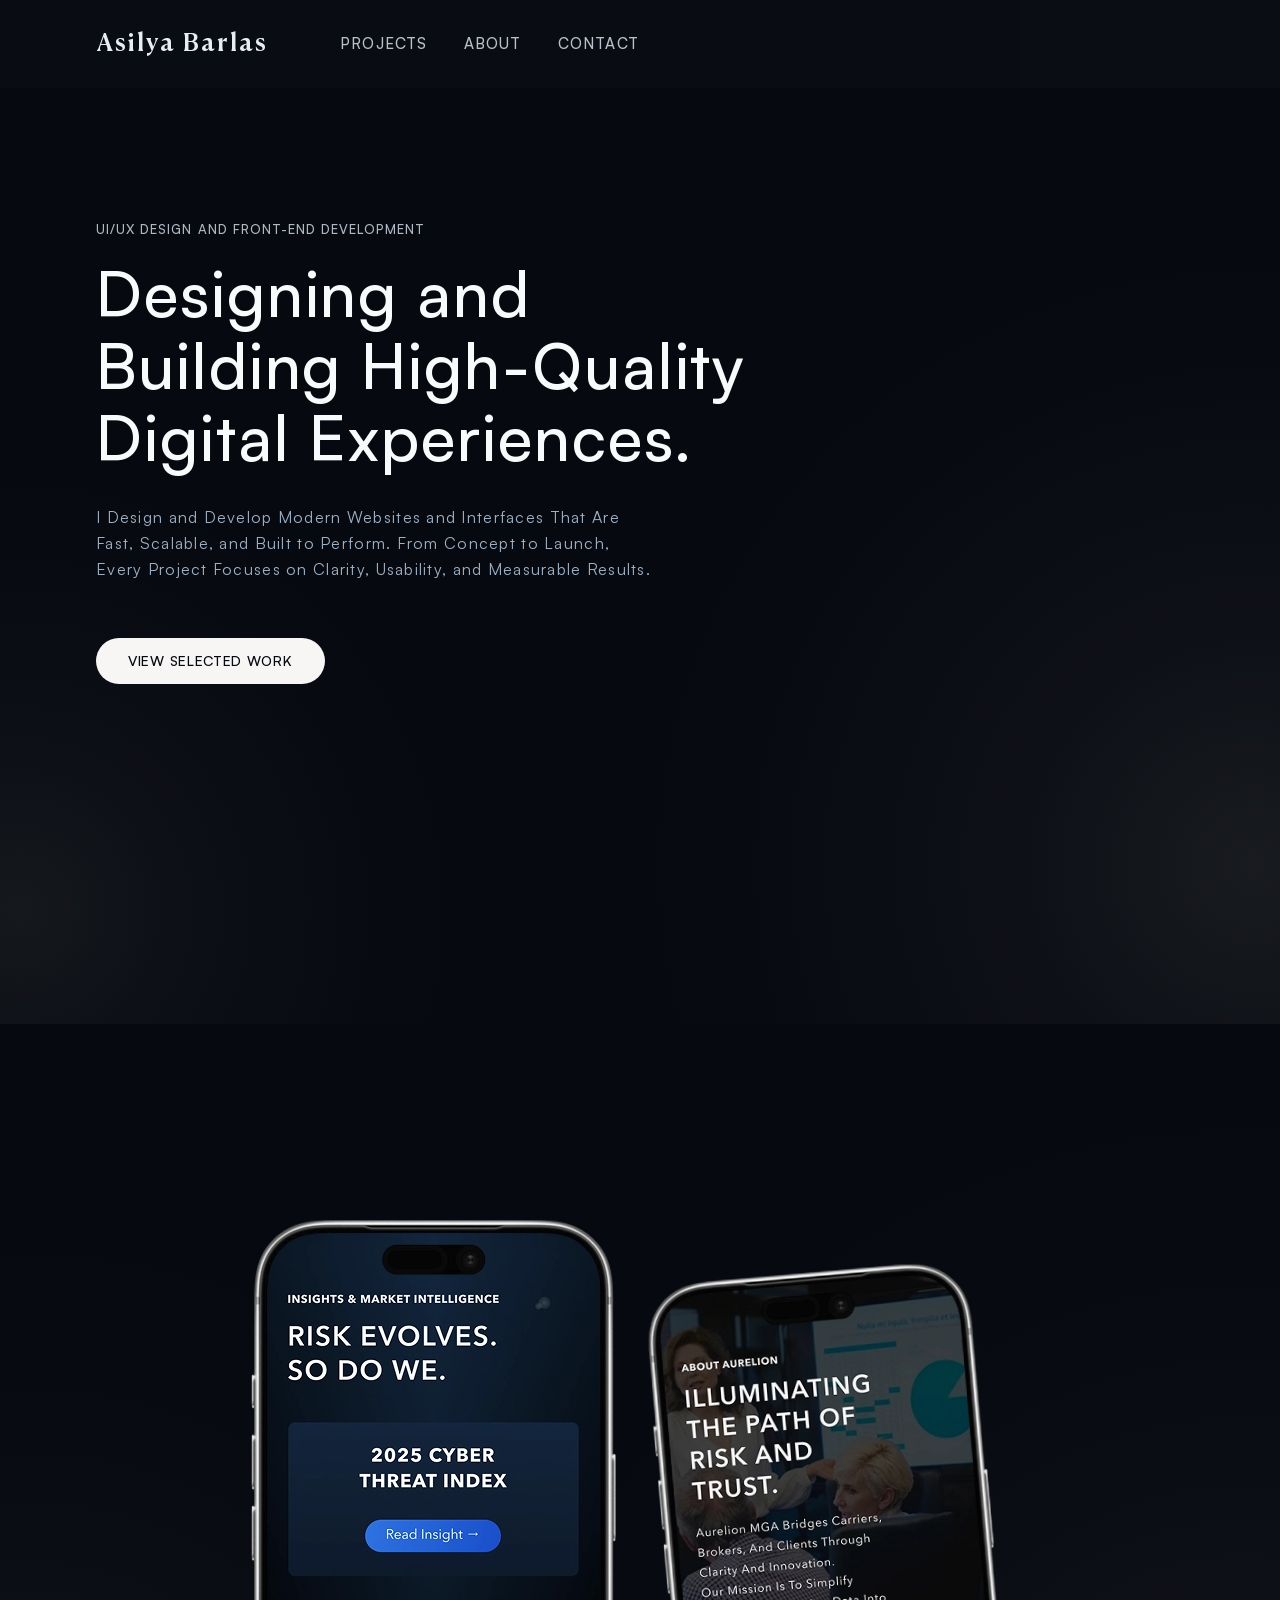
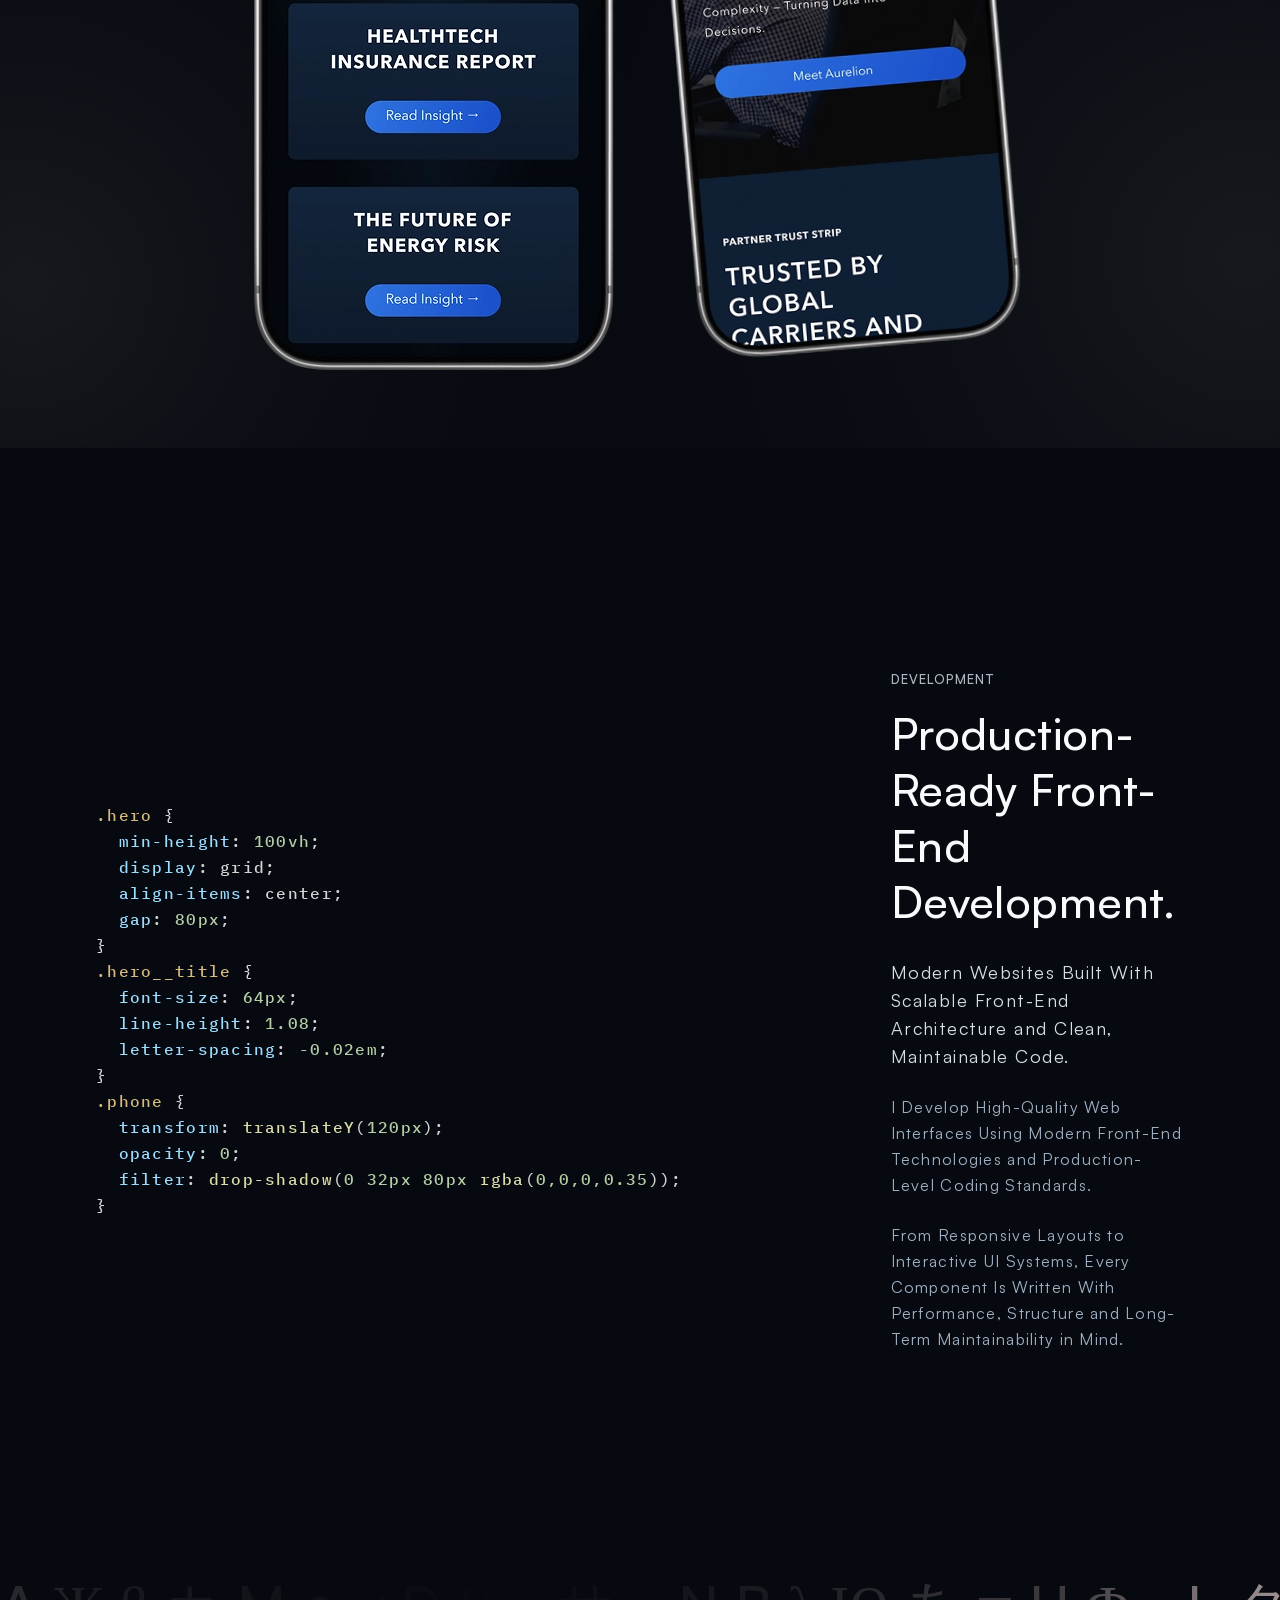
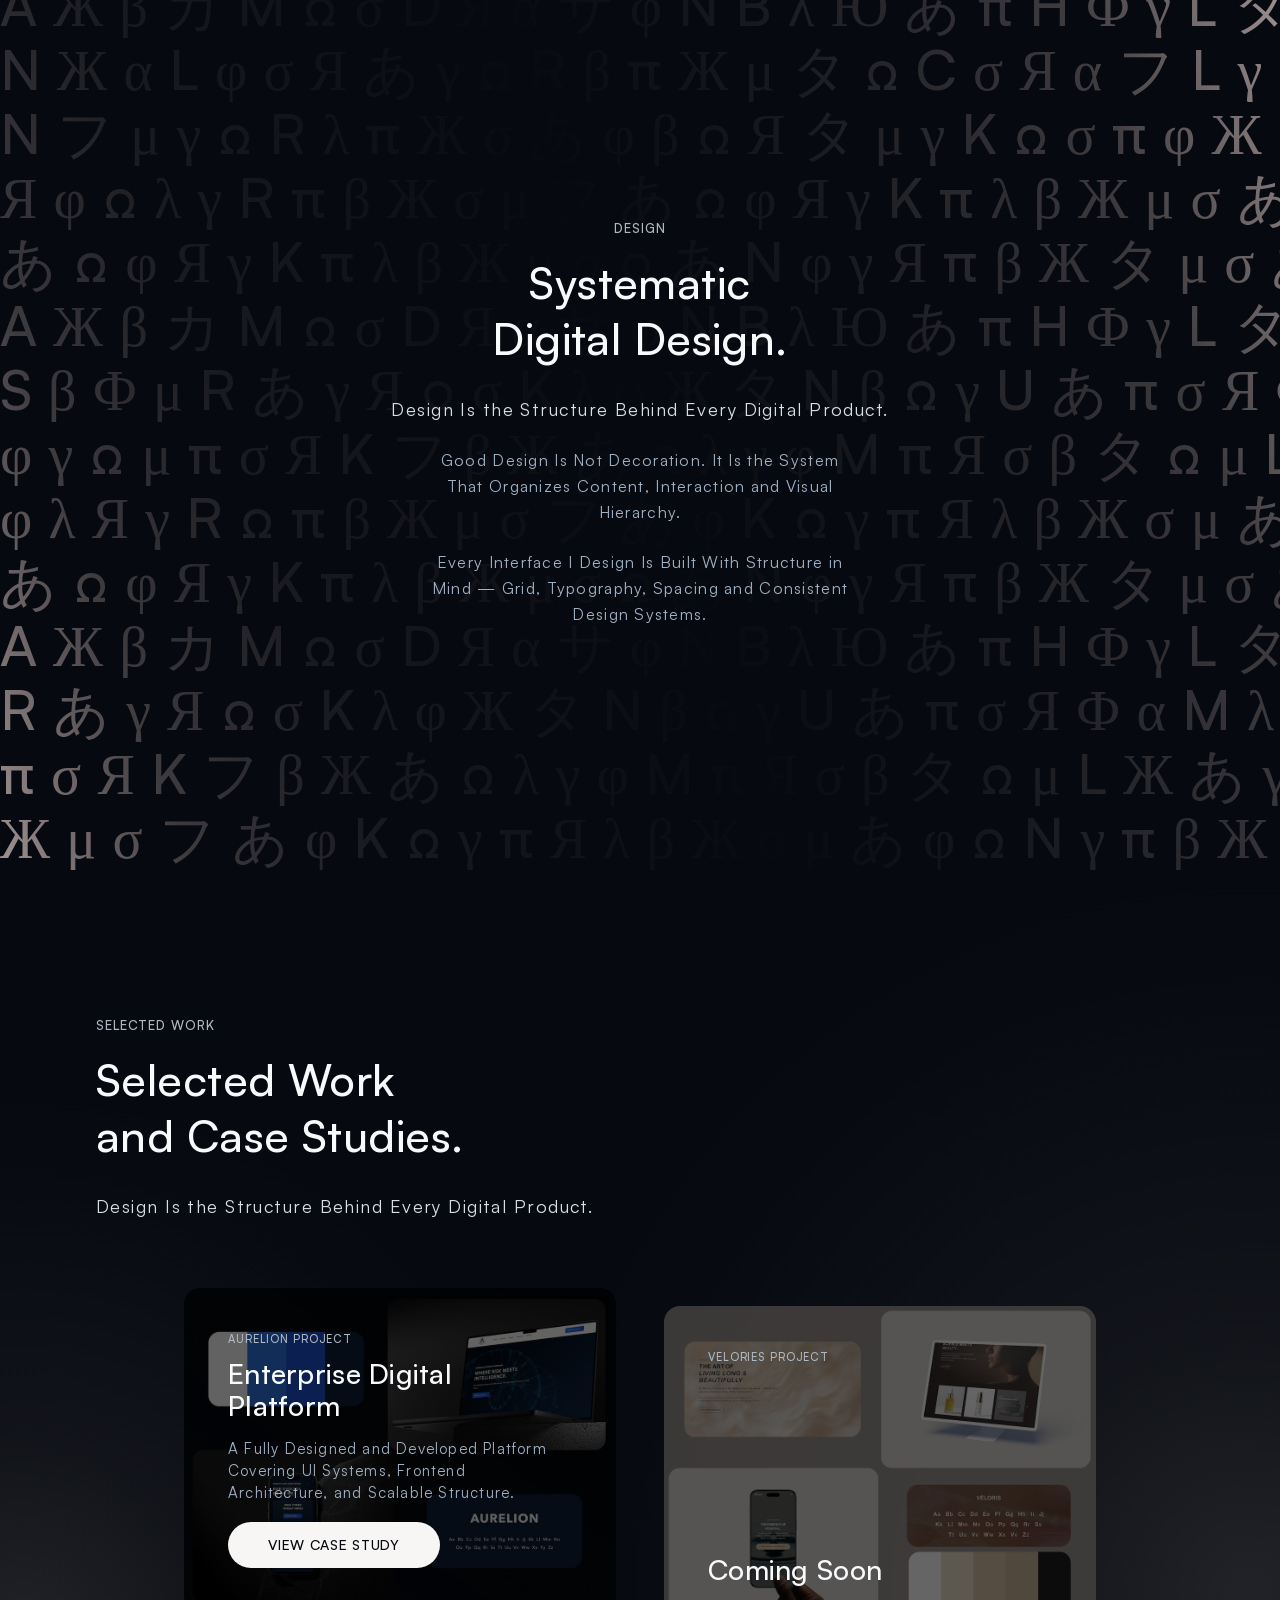
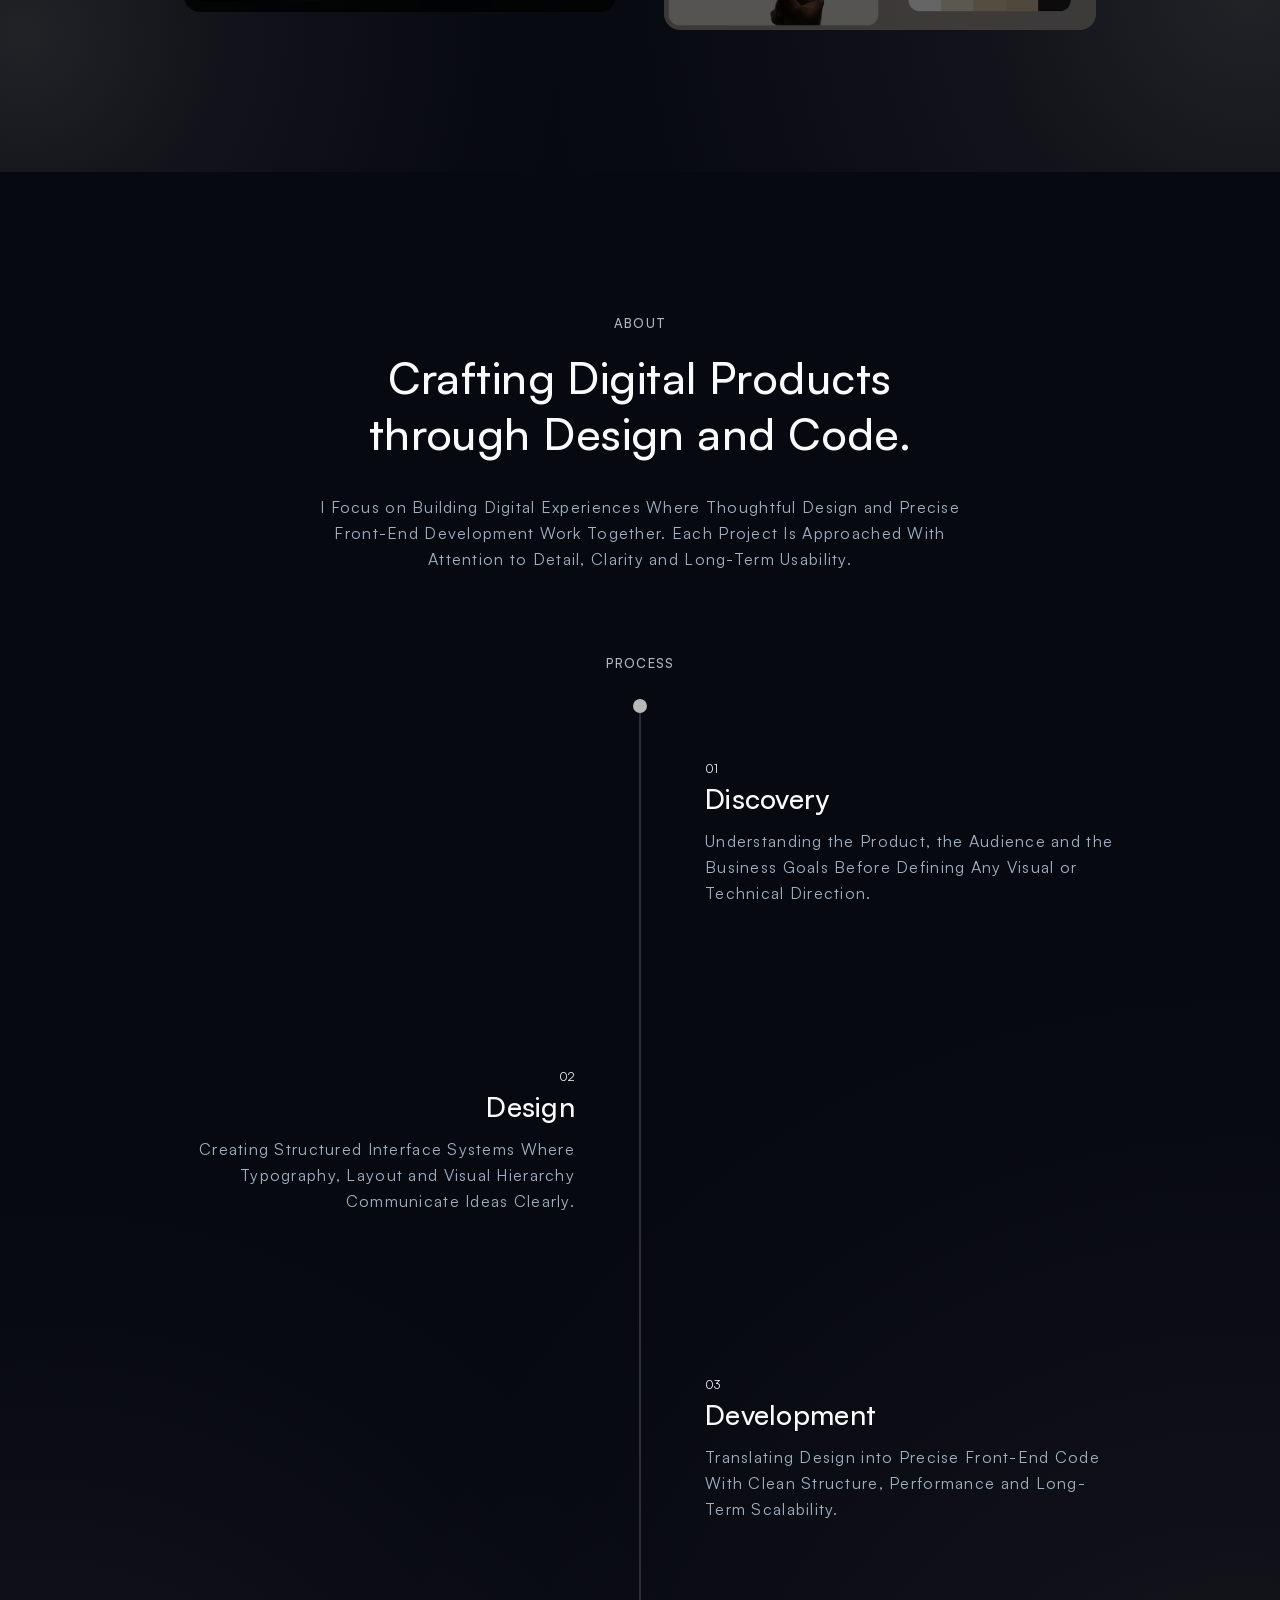
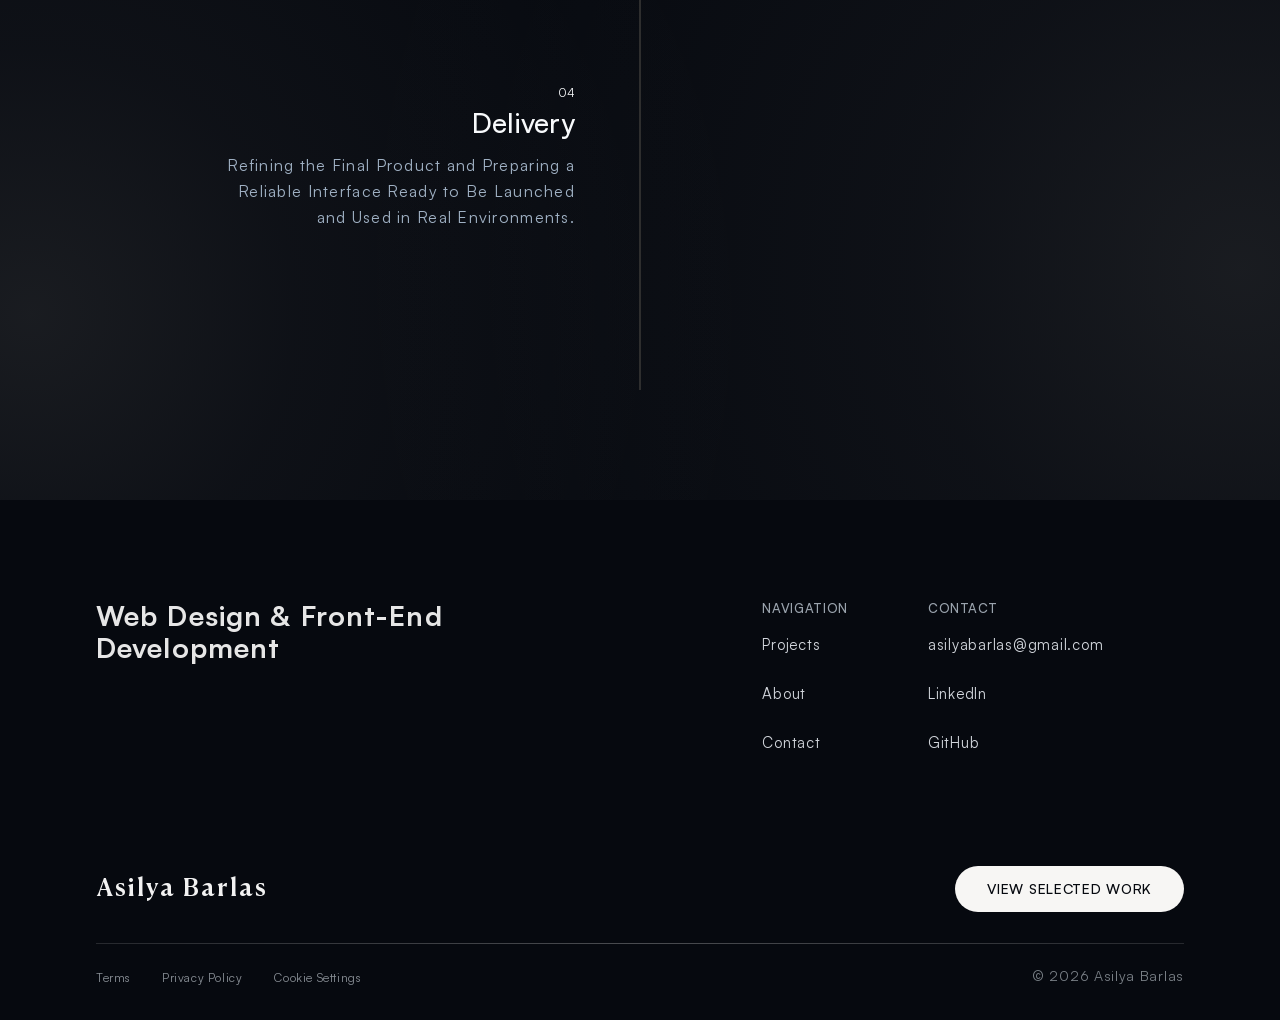
==== index.html @ 00a05806 "update project files" ====
<!DOCTYPE html>
<html lang="en">
  <head>
    <meta charset="UTF-8" />
    <meta name="viewport" content="width=device-width, initial-scale=1.0" />
    <title>Asilya Barlas</title>
    <link rel="stylesheet" href="styles/reset.css" />
    <link rel="stylesheet" href="styles/variables.css" />
    <link rel="stylesheet" href="styles/base.css" />
    <link rel="stylesheet" href="styles/utilities.css" />
    <link rel="stylesheet" href="styles/components.css" />
    <link rel="stylesheet" href="styles/home.css" />
  </head>
  <body>

<header class="site-header">
  <nav class="site-header__nav" aria-label="Primary">
    <a href="#hero" class="site-header__logo">Asilya Barlas</a>
    <ul class="site-header__nav-list">
      <li><a href="#selected-work">Projects</a></li>
      <li><a href="#about">About</a></li>
      <li><a href="contact.html">Contact</a></li>
    </ul>
    <input class="site-header__menu-toggle" type="checkbox" id="site-menu-toggle" aria-label="Toggle Mobile Menu" />
    <label class="site-header__menu-button" for="site-menu-toggle" aria-hidden="true">
      <span class="site-header__menu-line"></span>
      <span class="site-header__menu-line"></span>
      <span class="site-header__menu-line"></span>
    </label>
    <div class="site-header__mobile-menu" aria-label="Mobile Navigation">
      <ul class="site-header__mobile-menu-list">
        <li><a class="site-header__mobile-menu-link" href="#selected-work">Projects</a></li>
        <li><a class="site-header__mobile-menu-link" href="#about">About</a></li>
        <li><a class="site-header__mobile-menu-link" href="contact.html">Contact</a></li>
      </ul>
      <a class="cta cta--primary site-header__mobile-cta" href="#selected-work"><span>View Selected Work</span></a>
    </div>
  </nav>
</header>

<main>
  <section id="hero" class="home-hero" aria-labelledby="hero-title">
    <span class="hero__label">UI/UX Design and Front-End Development</span>

    <h1 id="hero-title" class="hero__title">
      Designing and Building High-Quality Digital Experiences.
    </h1>

    <p class="hero__text">
      I Design and Develop Modern Websites and Interfaces That Are Fast, Scalable, and Built to Perform. From Concept to Launch, Every Project Focuses on Clarity, Usability, and Measurable Results.
    </p>

    <a class="hero__cta" href="#selected-work"><span>View Selected Work</span></a>
  </section>

  <section id="animated-mockup" class="mockup-showcase">
    <div class="mockup-showcase__content">
      <img
        class="mockup-showcase__image mockup-showcase__image--primary"
        src="assets/images/home-mockup-primary.webp"
        alt=""
        data-animate="mockup-left"
      />
      <img
        class="mockup-showcase__image mockup-showcase__image--secondary"
        src="assets/images/home-mockup-secondary.webp"
        alt=""
        aria-hidden="true"
        data-animate="mockup-right"
      />
    </div>
  </section>

  <section id="development" class="development" aria-labelledby="development-title">
    <div class="development__inner">
      <pre class="development__code-block" data-animate="code-typing" aria-hidden="true" role="presentation"><code class="development__code" data-lang="css"><span class="development__code-line"><span class="development__code-token--selector">.hero</span> <span class="development__code-token--punct">{</span></span><span class="development__code-line">  <span class="development__code-token--property">min-height</span><span class="development__code-token--punct">:</span> <span class="development__code-token--value">100vh</span><span class="development__code-token--punct">;</span></span><span class="development__code-line">  <span class="development__code-token--property">display</span><span class="development__code-token--punct">:</span> <span class="development__code-token--value-keyword">grid</span><span class="development__code-token--punct">;</span></span><span class="development__code-line">  <span class="development__code-token--property">align-items</span><span class="development__code-token--punct">:</span> <span class="development__code-token--value-keyword">center</span><span class="development__code-token--punct">;</span></span><span class="development__code-line">  <span class="development__code-token--property">gap</span><span class="development__code-token--punct">:</span> <span class="development__code-token--value">80px</span><span class="development__code-token--punct">;</span></span><span class="development__code-line"><span class="development__code-token--punct">}</span></span><span class="development__code-line"></span><span class="development__code-line"><span class="development__code-token--selector">.hero__title</span> <span class="development__code-token--punct">{</span></span><span class="development__code-line">  <span class="development__code-token--property">font-size</span><span class="development__code-token--punct">:</span> <span class="development__code-token--value">64px</span><span class="development__code-token--punct">;</span></span><span class="development__code-line">  <span class="development__code-token--property">line-height</span><span class="development__code-token--punct">:</span> <span class="development__code-token--value">1.08</span><span class="development__code-token--punct">;</span></span><span class="development__code-line">  <span class="development__code-token--property">letter-spacing</span><span class="development__code-token--punct">:</span> <span class="development__code-token--value">-0.02em</span><span class="development__code-token--punct">;</span></span><span class="development__code-line"><span class="development__code-token--punct">}</span></span><span class="development__code-line"></span><span class="development__code-line"><span class="development__code-token--selector">.phone</span> <span class="development__code-token--punct">{</span></span><span class="development__code-line">  <span class="development__code-token--property">transform</span><span class="development__code-token--punct">:</span> <span class="development__code-token--function">translateY</span><span class="development__code-token--punct">(</span><span class="development__code-token--value">120px</span><span class="development__code-token--punct">);</span></span><span class="development__code-line">  <span class="development__code-token--property">opacity</span><span class="development__code-token--punct">:</span> <span class="development__code-token--value">0</span><span class="development__code-token--punct">;</span></span><span class="development__code-line development__code-line--hide-tablet-down">  <span class="development__code-token--property">filter</span><span class="development__code-token--punct">:</span> <span class="development__code-token--function">drop-shadow</span><span class="development__code-token--punct">(</span><span class="development__code-token--value">0</span> <span class="development__code-token--value">32px</span> <span class="development__code-token--value">80px</span> <span class="development__code-token--function">rgba</span><span class="development__code-token--punct">(</span><span class="development__code-token--value">0,0,0,0.35</span><span class="development__code-token--punct">));</span></span><span class="development__code-line"><span class="development__code-token--punct">}</span></span></code></pre>

      <div class="development__content" data-animate="fade-up">
        <span class="development__label">Development</span>
        <h2 id="development-title" class="development__title">Production-Ready Front-End Development.</h2>
        <p class="development__subtitle">
          Modern Websites Built With Scalable Front-End Architecture and Clean, Maintainable Code.
        </p>
        <div class="development__text">
          <p>
            I Develop High-Quality Web Interfaces Using Modern Front-End Technologies and Production-Level Coding Standards.
          </p>
          <p>
            From Responsive Layouts to Interactive UI Systems, Every Component Is Written With Performance, Structure and Long-Term Maintainability in Mind.
          </p>
        </div>
      </div>
    </div>
  </section>

  <section id="design" class="design" aria-labelledby="design-title">
    <div class="design__pattern" aria-hidden="true">
      <div class="design__pattern-row" data-direction="left">A Ж β カ M Ω σ D Я α サ φ N B λ Ю あ π H Ф γ L タ μ E V Ω Ж α K σ β ナ C Я π φ R λ あ S Ф γ U Ω カ β T μ Ж D σ Я α マ N φ Ω L β あ Q Ж γ サ π W Ф μ Ω α Я Z σ タ β Ж λ M φ Ω あ C γ Я D μ サ σ H Ω β フ L π α Ж N φ Я U β Ω γ あ σ M λ Я タ Ж π φ α Ω S β Ф μ R あ γ Я Ω σ K λ φ Ж タ N β Ω γ U あ π σ Я Ф α M λ Ω β サ Ж φ Q γ あ σ Я T π μ Ω β フ</div>
      <div class="design__pattern-row" data-direction="right">N Ж α L φ σ Я あ γ Ω R β π Ж μ タ Ω C σ Я α フ L γ β Ω π N Ж φ あ μ σ Я D Ω β γ タ φ K π あ Ж λ Ω Я σ β U フ μ γ Ω L φ π Я あ N σ Ж β Ω C γ φ μ π タ Я σ Ω あ λ Ж β R φ γ Ω μ π σ Я K フ β Ж あ Ω λ γ φ M π Я σ β タ Ω μ L Ж あ γ φ π σ Я Ω β</div>
      <div class="design__pattern-row" data-direction="left">N フ μ γ Ω R λ π Ж σ あ φ β Ω Я タ μ γ K Ω σ π φ Ж β あ L μ Я γ Ω σ π フ β Ж φ R λ あ μ σ Ω Я γ π φ N β Ж タ μ Ω σ あ K φ Я γ Ω π λ β Ж μ フ σ Ω あ φ Я γ N π Ω β Ж タ μ σ あ φ λ Я γ R Ω π β Ж μ σ フ あ φ K Ω γ π Я λ β Ж σ μ あ φ Ω N γ π β Ж タ μ σ あ</div>
      <div class="design__pattern-row" data-direction="right">Я φ Ω λ γ R π β Ж σ μ フ あ Ω φ Я γ K π λ β Ж μ σ あ Ω N φ γ π Я β Ж タ μ σ あ Ω λ φ R γ π β Ж μ σ フ あ φ Я K Ω γ π λ β Ж μ σ Ω あ N φ γ Я π β Ж タ μ σ あ Ω λ φ R γ π β Ж μ σ フ あ Ω φ Я γ K π λ β Ж μ σ Ω あ N φ γ Я π β Ж タ μ σ あ Ω λ φ R γ π β Ж μ σ フ</div>
      <div class="design__pattern-row" data-direction="left">あ Ω φ Я γ K π λ β Ж μ σ Ω あ N φ γ Я π β Ж タ μ σ あ Ω λ φ R γ π β Ж μ σ フ あ Ω φ Я γ K π λ β Ж μ σ Ω あ N φ γ Я π β Ж タ μ σ あ Ω λ φ R γ π β Ж μ σ フ あ Ω φ Я γ K π λ β Ж μ σ Ω あ N φ γ Я π β Ж タ μ σ あ Ω λ φ R γ π β Ж μ σ フ あ Ω φ Я γ K π λ β Ж μ σ Ω あ サ</div>
      <div class="design__pattern-row" data-direction="right">A Ж β カ M Ω σ D Я α サ φ N B λ Ю あ π H Ф γ L タ μ E V Ω Ж α K σ β ナ C Я π φ R λ あ S Ф γ U Ω カ β T μ Ж D σ Я α マ N φ Ω L β あ Q Ж γ サ π W Ф μ Ω α Я Z σ タ β Ж λ M φ Ω あ C γ Я D μ サ σ H Ω β フ L π α Ж N φ Я U β Ω γ あ σ M λ Я タ Ж π φ α Ω</div>
      <div class="design__pattern-row" data-direction="left">S β Ф μ R あ γ Я Ω σ K λ φ Ж タ N β Ω γ U あ π σ Я Ф α M λ Ω β サ Ж φ Q γ あ σ Я T π μ Ω β フ N Ж α L φ σ Я あ γ Ω R β π Ж μ タ Ω C σ Я α フ L γ β Ω π N Ж φ あ μ σ Я D Ω β γ タ φ K π あ Ж λ Ω Я σ β U フ μ γ Ω L φ π Я あ N σ Ж β Ω C γ φ μ π タ Я σ Ω あ λ Ж β R</div>
      <div class="design__pattern-row" data-direction="right">φ γ Ω μ π σ Я K フ β Ж あ Ω λ γ φ M π Я σ β タ Ω μ L Ж あ γ φ π σ Я Ω β N フ μ γ Ω R λ π Ж σ あ φ β Ω Я タ μ γ K Ω σ π φ Ж β あ L μ Я γ Ω σ π フ β Ж φ R λ あ μ σ Ω Я γ π φ N β Ж タ μ Ω σ あ K φ Я γ Ω π λ β Ж μ フ σ Ω あ φ Я γ N π Ω β Ж タ μ σ あ</div>
      <div class="design__pattern-row" data-direction="left">φ λ Я γ R Ω π β Ж μ σ フ あ φ K Ω γ π Я λ β Ж σ μ あ φ Ω N γ π β Ж タ μ σ あ Я φ Ω λ γ R π β Ж σ μ フ あ Ω φ Я γ K π λ β Ж μ σ あ Ω N φ γ π Я β Ж タ μ σ あ Ω λ φ R γ π β Ж μ σ フ あ φ Я K Ω γ π λ β Ж μ σ Ω あ N φ γ Я π β Ж タ μ σ あ Ω λ φ R γ π β Ж μ σ フ</div>
      <div class="design__pattern-row" data-direction="right">あ Ω φ Я γ K π λ β Ж μ σ Ω あ N φ γ Я π β Ж タ μ σ あ Ω λ φ R γ π β Ж μ σ フ あ Ω φ Я γ K π λ β Ж μ σ Ω あ N φ γ Я π β Ж タ μ σ あ Ω λ φ R γ π β Ж μ σ フ あ Ω φ Я γ K π λ β Ж μ σ Ω あ N φ γ Я π β Ж タ μ σ あ Ω λ φ R γ π β Ж μ σ フ あ Ω φ Я γ K π λ β Ж μ σ Ω あ サ</div>
      <div class="design__pattern-row" data-direction="left">A Ж β カ M Ω σ D Я α サ φ N B λ Ю あ π H Ф γ L タ μ E V Ω Ж α K σ β ナ C Я π φ R λ あ S Ф γ U Ω カ β T μ Ж D σ Я α マ N φ Ω L β あ Q Ж γ サ π W Ф μ Ω α Я Z σ タ β Ж λ M φ Ω あ C γ Я D μ サ σ H Ω β フ L π α Ж N φ Я U β Ω γ あ σ M λ Я タ Ж π φ α Ω S β Ф μ</div>
      <div class="design__pattern-row" data-direction="right">R あ γ Я Ω σ K λ φ Ж タ N β Ω γ U あ π σ Я Ф α M λ Ω β サ Ж φ Q γ あ σ Я T π μ Ω β フ N Ж α L φ σ Я あ γ Ω R β π Ж μ タ Ω C σ Я α フ L γ β Ω π N Ж φ あ μ σ Я D Ω β γ タ φ K π あ Ж λ Ω Я σ β U フ μ γ Ω L φ π Я あ N σ Ж β Ω C γ φ μ π タ Я σ Ω あ λ Ж β R φ γ Ω μ</div>
      <div class="design__pattern-row" data-direction="left">π σ Я K フ β Ж あ Ω λ γ φ M π Я σ β タ Ω μ L Ж あ γ φ π σ Я Ω β N フ μ γ Ω R λ π Ж σ あ φ β Ω Я タ μ γ K Ω σ π φ Ж β あ L μ Я γ Ω σ π フ β Ж φ R λ あ μ σ Ω Я γ π φ N β Ж タ μ Ω σ あ K φ Я γ Ω π λ β Ж μ フ σ Ω あ φ Я γ N π Ω β Ж タ μ σ あ φ λ Я γ R Ω π β</div>
      <div class="design__pattern-row" data-direction="right">Ж μ σ フ あ φ K Ω γ π Я λ β Ж σ μ あ φ Ω N γ π β Ж タ μ σ あ Я φ Ω λ γ R π β Ж σ μ フ あ Ω φ Я γ K π λ β Ж μ σ あ Ω N φ γ π Я β Ж タ μ σ あ Ω λ φ R γ π β Ж μ σ フ あ φ Я K Ω γ π λ β Ж μ σ Ω あ N φ γ Я π β Ж タ μ σ あ Ω λ φ R γ π β Ж μ σ フ あ Ω φ Я γ K π λ β Ж μ σ Ω あ</div>
      <div class="design__pattern-row" data-direction="left">N φ γ Я π β Ж タ μ σ あ Ω λ φ R γ π β Ж μ σ フ あ Ω φ Я γ K π λ β Ж μ σ Ω あ N φ γ Я π β Ж タ μ σ あ Ω λ φ R γ π β Ж μ σ フ あ Ω φ Я γ K π λ β Ж μ σ Ω あ N φ γ Я π β Ж タ μ σ あ Ω λ φ R γ π β Ж μ σ フ あ Ω φ Я γ K π λ β Ж μ σ Ω あ サ</div>
      <div class="design__pattern-row" data-direction="right">A Ж β カ M Ω σ D Я α サ φ N B λ Ю あ π H Ф γ L タ μ E V Ω Ж α K σ β ナ C Я π φ R λ あ S Ф γ U Ω カ β T μ Ж D σ Я α マ N φ Ω L β あ Q Ж γ サ π W Ф μ Ω α Я Z σ タ β Ж λ M φ Ω あ C γ Я D μ サ σ H Ω β フ L π α Ж N φ Я U β Ω γ あ σ M λ Я タ Ж π φ α Ω S β Ф μ R あ γ Я Ω σ</div>
    </div>

    <div class="design__overlay" aria-hidden="true"></div>

    <div class="design__content">
      <span class="design__label">Design</span>
      <h2 id="design-title" class="design__title">Systematic Digital Design.</h2>
      <p class="design__subtitle">Design Is the Structure Behind Every Digital Product.</p>
      <div class="design__text">
        <p>
          Good Design Is Not Decoration. It Is the System That Organizes Content, Interaction and Visual Hierarchy.
        </p>
        <p>
          Every Interface I Design Is Built With Structure in Mind — Grid, Typography, Spacing and Consistent Design Systems.
        </p>
      </div>
    </div>
  </section>

  <section id="selected-work" class="selected-work" aria-labelledby="selected-work-title">
    <div class="selected-work__inner">
      <div class="selected-work__header" data-animate="fade-up">
        <span class="selected-work__label">Selected Work</span>
        <h2 id="selected-work-title" class="selected-work__title">Selected Work and Case Studies.</h2>
        <p class="selected-work__subtitle">Design Is the Structure Behind Every Digital Product.</p>
      </div>

      <div class="selected-work__grid" data-animate="fade-up">
        <article class="selected-work__card selected-work__card--active" data-animate="work-card">
          <div class="selected-work__card-visual">
            <div class="selected-work__media">
              <img
                class="selected-work__image"
                src="assets/images/project-aurelion-cover.webp"
                alt=""
              />
            </div>
            <div class="selected-work__card-dim" aria-hidden="true"></div>
            <div class="selected-work__card-content">
              <span class="selected-work__card-label">Aurelion Project</span>
              <h3 class="selected-work__card-title">Enterprise Digital Platform</h3>
              <p class="selected-work__card-text">
                A Fully Designed and Developed Platform Covering UI Systems, Frontend Architecture, and Scalable Structure.
              </p>
              <a class="selected-work__card-cta" href="case-study.html"><span>View Case Study</span></a>
            </div>
          </div>
        </article>

        <article class="selected-work__card selected-work__card--coming-soon" data-animate="work-card">
          <div class="selected-work__card-visual">
            <div class="selected-work__media">
              <img
                class="selected-work__image"
                src="assets/images/project-velories-cover.webp"
                alt=""
              />
            </div>
            <div class="selected-work__card-dim" aria-hidden="true"></div>
            <h3 class="selected-work__card-title selected-work__coming-soon">Coming Soon</h3>
            <div class="selected-work__card-content">
              <span class="selected-work__card-label">Velories Project</span>
            </div>
          </div>
        </article>
      </div>
    </div>
  </section>

  <div class="about-process">
    <section id="about" class="about" aria-labelledby="about-title">
      <div class="about__content" data-animate="fade-up">
        <span class="about__label">About</span>
        <h2 id="about-title" class="about__title">Crafting Digital Products through Design and Code.</h2>
        <p class="about__text">
          I Focus on Building Digital Experiences Where Thoughtful Design and Precise Front-End Development Work Together. Each Project Is Approached With Attention to Detail, Clarity and Long-Term Usability.
        </p>
      </div>
    </section>

    <section id="process" class="process" aria-labelledby="process-label">
      <div class="process__inner">
        <span id="process-label" class="process__label">PROCESS</span>

        <div class="process__timeline" data-animate="process-timeline">
          <div class="process__line" aria-hidden="true"></div>
          <div class="process__line-active" aria-hidden="true"></div>
          <button
            type="button"
            class="process__indicator"
            aria-label="Process progress"
            data-animate="process-indicator"
          ></button>

          <ol class="process__list">
            <li class="process__item process__item--right process__item--step-1" data-animate="process-item">
              <span class="process__number">01</span>
              <h3 class="process__item-title">Discovery</h3>
              <p class="process__item-text">
                Understanding the Product, the Audience and the Business Goals Before Defining Any Visual or Technical Direction.
              </p>
            </li>

            <li class="process__item process__item--left process__item--step-2" data-animate="process-item">
              <span class="process__number">02</span>
              <h3 class="process__item-title">Design</h3>
              <p class="process__item-text">
                Creating Structured Interface Systems Where Typography, Layout and Visual Hierarchy Communicate Ideas Clearly.
              </p>
            </li>

            <li class="process__item process__item--right process__item--step-3" data-animate="process-item">
              <span class="process__number">03</span>
              <h3 class="process__item-title">Development</h3>
              <p class="process__item-text">
                Translating Design into Precise Front-End Code With Clean Structure, Performance and <span class="process__long-term-part">Long-</span><span class="process__long-term-rest">Term Scalability.</span>
              </p>
            </li>

            <li class="process__item process__item--left process__item--step-4" data-animate="process-item">
              <span class="process__number">04</span>
              <h3 class="process__item-title">Delivery</h3>
              <p class="process__item-text">
                Refining the Final Product and Preparing a Reliable Interface Ready to Be Launched and Used in Real Environments.
              </p>
            </li>
          </ol>
        </div>

        <div class="process__rail">
          <div class="process__rail-line" aria-hidden="true"></div>
          <div class="process__rail-line-active" aria-hidden="true"></div>
          <button type="button" class="process__rail-indicator" aria-label="Process progress"></button>
        </div>
      </div>
    </section>
  </div>
</main>

<footer id="footer" class="site-footer">
  <div class="site-footer__inner">
    <div class="site-footer__top">
      <h3 class="site-footer__title">Web Design &amp; Front-End Development</h3>

      <div class="site-footer__columns">
        <nav class="site-footer__column site-footer__nav" aria-label="Footer Navigation">
          <span class="site-footer__column-title">Navigation</span>
          <ul class="site-footer__list">
            <li><a class="site-footer__link" href="#selected-work">Projects</a></li>
            <li><a class="site-footer__link" href="#about">About</a></li>
            <li><a class="site-footer__link" href="contact.html">Contact</a></li>
          </ul>
        </nav>

        <nav class="site-footer__column site-footer__nav" aria-label="Footer Contact">
          <span class="site-footer__column-title">Contact</span>
          <ul class="site-footer__list">
            <li><a class="site-footer__link" href="mailto:asilyabarlas@gmail.com">asilyabarlas@gmail.com</a></li>
            <li><a class="site-footer__link" href="#">LinkedIn</a></li>
            <li><a class="site-footer__link" href="#">GitHub</a></li>
          </ul>
        </nav>
      </div>
    </div>

    <div class="site-footer__brand-row">
      <a href="#hero" class="site-footer__logo">Asilya Barlas</a>
      <a href="#selected-work" class="cta cta--primary site-footer__cta"><span>View Selected Work</span></a>
    </div>

    <div class="site-footer__divider" aria-hidden="true"></div>

    <div class="site-footer__bottom">
      <ul class="site-footer__legal">
        <li><a class="site-footer__link" href="legal/terms.html">Terms</a></li>
        <li><a class="site-footer__link" href="legal/privacy-policy.html">Privacy Policy</a></li>
        <li><a class="site-footer__link" href="legal/cookie-policy.html">Cookie Settings</a></li>
      </ul>
      <p class="site-footer__copyright">© 2026 Asilya Barlas</p>
    </div>
  </div>
</footer>
  <script src="scripts/navigation.js"></script>
  <script src="scripts/process-indicator.js" defer></script>
  </body>
</html>
---- styles/variables.css ----
:root {
  /* 1. Color tokens */
  --background-primary: #06090f;
  --background-surface: #1a2230;
  --text-primary: #f8fafc;
  --text-secondary: #d7dee7;
  --text-muted: #aeb7c2;
  --accent: #f7f6f4;

  /* 2. Font family tokens */
  --font-family-logo: "Canela";
  --font-family-primary: "Satoshi";
  --font-family-mono: "IBM Plex Mono";

  /* 3. Font weight tokens */
  --font-weight-light: 300;
  --font-weight-regular: 400;
  --font-weight-medium: 500;
  --font-weight-bold: 700;
  --font-weight-black: 900;

  /* 4. Font size tokens */
  --font-size-h1: 64px;
  --font-size-h2: 44px;
  --font-size-h3: 28px;
  --font-size-h4: 20px;
  --font-size-subtitle: 18px;
  --font-size-body: 16px;
  --font-size-small: 14px;
  --font-size-nav: 15px;
  --font-size-button: 14px;

  /* 5. Line-height tokens */
  --line-height-h1: 72px;
  --line-height-h2: 56px;
  --line-height-subtitle: 28px;
  --line-height-body: 24px;
  --line-height-label: 22px;
  --line-height-button: 20px;

  /* 6. Letter-spacing tokens */
  --letter-spacing-h1: 0.03em;
  --letter-spacing-h2: 0.01em;
  --letter-spacing-subtitle: 0.08em;
  --letter-spacing-body: 0.08em;
  --letter-spacing-label: 0.08em;
  --letter-spacing-nav: 0.08em;
  --letter-spacing-link: 0.08em;
  --letter-spacing-button: 0.05em;

  /* 7. Spacing tokens */
  --space-8: 8px;
  --space-10: 10px;
  --space-12: 12px;
  --space-16: 16px;
  --space-20: 20px;
  --space-24: 24px;
  --space-28: 28px;
  --space-32: 32px;
  --space-40: 40px;
  --space-48: 48px;
  --space-56: 56px;
  --space-64: 64px;
  --space-72: 72px;
  --space-80: 80px;
  --space-96: 96px;
  --space-128: 128px;
  --space-160: 160px;

  /* 8. Container tokens */
  --container-padding: 96px;
  --container-narrow-max-width: 680px;

  /* 9. Section spacing tokens */
  --section-spacing-small: 130px;
  --section-spacing-medium: 140px;
  --section-spacing-large: 200px;

  /* 10. Radius tokens */
  --radius-small: 8px;
  --radius-medium: 16px;
  --radius-large: 50px;

  /* 11. Border tokens */
  --border-color: #2a3446;
  --line-color: rgba(255, 255, 255, 0.15);

  /* 12. Shadow tokens */
  --shadow-soft: 0 24px 80px rgba(0, 0, 0, 0.18);
  --shadow-card: 0 32px 96px rgba(0, 0, 0, 0.24);
  --shadow-elevated: 0 40px 120px rgba(0, 0, 0, 0.32);
  --shadow-glow: 0 0 80px rgba(246, 241, 231, 0.1);

  /* 13. Gradient tokens */
  --gradient-radial: radial-gradient(
    circle,
    rgba(246, 241, 231, 0.12) 0%,
    rgba(231, 224, 228, 0.06) 55%,
    rgba(207, 198, 187, 0) 100%
  );
  /* Softer, longer fade for home hero atmospheric layers (same palette as --gradient-radial). */
  --gradient-radial-hero: radial-gradient(
    ellipse 140% 95% at 50% 100%,
    rgba(246, 241, 231, 0.09) 0%,
    rgba(231, 224, 228, 0.045) 28%,
    rgba(231, 224, 228, 0.018) 52%,
    rgba(231, 224, 228, 0.006) 72%,
    rgba(207, 198, 187, 0) 88%
  );
  --gradient-linear: linear-gradient(
    180deg,
    rgba(246, 241, 231, 0.12) 0%,
    rgba(231, 224, 228, 0.06) 55%,
    rgba(207, 198, 187, 0) 100%
  );
  --accent-gradient-hover: linear-gradient(
    90deg,
    #f3e5de 0%,
    #f8eee9 25%,
    #ffffff 50%,
    #f8eee9 75%,
    #eeddd5 100%
  );

  /* 14. Transition + easing tokens */
  --transition-fast: 150ms;
  --transition-normal: 300ms;
  --transition-slow: 500ms;
  --easing-default: ease;
  --easing-smooth: ease-in-out;
  --easing-premium: cubic-bezier(0.16, 1, 0.3, 1);

  /* 15. Layout — fixed primary nav (see components .site-header) */
  --site-header-height: 88px;

  /* 16. Z-index tokens */
  --z-base: 0;
  --z-content: 100;
  --z-header: 500;
  --z-overlay: 1000;
  --z-modal: 2000;

  /* 17. Breakpoint tokens */
  --breakpoint-small-mobile: 390px;
  --breakpoint-mobile: 640px;
  --breakpoint-tablet: 1024px;
  --breakpoint-laptop: 1024px;
  --breakpoint-desktop: 1280px;
  --breakpoint-wide: 1440px;
}

@media (max-width: 1024px) {
  :root {
    --site-header-height: 80px;
  }
}

@media (max-width: 640px) {
  :root {
    --site-header-height: 72px;
  }
}
---- styles/base.css ----
/* Global typography and colors from variables.css only. */

html {
  overflow-x: hidden;
}

@font-face {
  font-family: "Satoshi";
  src: url("../assets/fonts/satoshi/Satoshi-Light.woff2") format("woff2");
  font-weight: 300;
  font-style: normal;
  font-display: swap;
}

@font-face {
  font-family: "Satoshi";
  src: url("../assets/fonts/satoshi/Satoshi-Regular.woff2") format("woff2");
  font-weight: 400;
  font-style: normal;
  font-display: swap;
}

@font-face {
  font-family: "Satoshi";
  src: url("../assets/fonts/satoshi/Satoshi-Medium.woff2") format("woff2");
  font-weight: 500;
  font-style: normal;
  font-display: swap;
}

@font-face {
  font-family: "Satoshi";
  src: url("../assets/fonts/satoshi/Satoshi-Bold.woff2") format("woff2");
  font-weight: 700;
  font-style: normal;
  font-display: swap;
}

@font-face {
  font-family: "Satoshi";
  src: url("../assets/fonts/satoshi/Satoshi-Black.woff2") format("woff2");
  font-weight: 900;
  font-style: normal;
  font-display: swap;
}

@font-face {
  font-family: "Satoshi";
  src: url("../assets/fonts/satoshi/Satoshi-Italic.woff2") format("woff2");
  font-weight: 400;
  font-style: italic;
  font-display: swap;
}

@font-face {
  font-family: "Satoshi";
  src: url("../assets/fonts/satoshi/Satoshi-MediumItalic.woff2") format("woff2");
  font-weight: 500;
  font-style: italic;
  font-display: swap;
}

@font-face {
  font-family: "Satoshi";
  src: url("../assets/fonts/satoshi/Satoshi-BoldItalic.woff2") format("woff2");
  font-weight: 700;
  font-style: italic;
  font-display: swap;
}

@font-face {
  font-family: "Satoshi";
  src: url("../assets/fonts/satoshi/Satoshi-BlackItalic.woff2") format("woff2");
  font-weight: 900;
  font-style: italic;
  font-display: swap;
}

@font-face {
  font-family: "Canela";
  src: url("../assets/fonts/canela/CanelaText-Medium.woff2") format("woff2");
  font-weight: 500;
  font-style: normal;
  font-display: swap;
}

@font-face {
  font-family: "IBM Plex Mono";
  src: url("../assets/fonts/ibmflexmono/IBMPlexMono-Light.woff2") format("woff2");
  font-weight: 300;
  font-style: normal;
  font-display: swap;
}

@font-face {
  font-family: "IBM Plex Mono";
  src: url("../assets/fonts/ibmflexmono/IBMPlexMono-Regular.woff2") format("woff2");
  font-weight: 400;
  font-style: normal;
  font-display: swap;
}

@font-face {
  font-family: "IBM Plex Mono";
  src: url("../assets/fonts/ibmflexmono/IBMPlexMono-Medium.woff2") format("woff2");
  font-weight: 500;
  font-style: normal;
  font-display: swap;
}

@font-face {
  font-family: "IBM Plex Mono";
  src: url("../assets/fonts/ibmflexmono/IBMPlexMono-SemiBold.woff2") format("woff2");
  font-weight: 600;
  font-style: normal;
  font-display: swap;
}

@font-face {
  font-family: "IBM Plex Mono";
  src: url("../assets/fonts/ibmflexmono/IBMPlexMono-Bold.woff2") format("woff2");
  font-weight: 700;
  font-style: normal;
  font-display: swap;
}

@font-face {
  font-family: "IBM Plex Mono";
  src: url("../assets/fonts/ibmflexmono/IBMPlexMono-Italic.woff2") format("woff2");
  font-weight: 400;
  font-style: italic;
  font-display: swap;
}

@font-face {
  font-family: "IBM Plex Mono";
  src: url("../assets/fonts/ibmflexmono/IBMPlexMono-MediumItalic.woff2") format("woff2");
  font-weight: 500;
  font-style: italic;
  font-display: swap;
}

@font-face {
  font-family: "IBM Plex Mono";
  src: url("../assets/fonts/ibmflexmono/IBMPlexMono-SemiBoldItalic.woff2") format("woff2");
  font-weight: 600;
  font-style: italic;
  font-display: swap;
}

@font-face {
  font-family: "IBM Plex Mono";
  src: url("../assets/fonts/ibmflexmono/IBMPlexMono-BoldItalic.woff2") format("woff2");
  font-weight: 700;
  font-style: italic;
  font-display: swap;
}

body {
  background-color: var(--background-primary);
  color: var(--text-primary);
  font-family: var(--font-family-primary);
  font-size: var(--font-size-body);
  line-height: var(--line-height-body);
  font-weight: var(--font-weight-regular);
  -webkit-font-smoothing: antialiased;
  text-rendering: optimizeLegibility;
}

body:has(.site-header) {
  padding-top: var(--site-header-height);
}

html:has(.site-header) {
  scroll-padding-top: var(--site-header-height);
}

h1,
h2,
h3,
h4 {
  font-family: var(--font-family-primary);
  font-weight: var(--font-weight-medium);
  color: var(--text-primary);
}

h1 {
  font-size: var(--font-size-h1);
  line-height: var(--line-height-h1);
}

h2 {
  font-size: var(--font-size-h2);
  line-height: var(--line-height-h2);
}

h3 {
  font-size: var(--font-size-h3);
}

h4 {
  font-size: var(--font-size-h4);
}

p {
  font-size: var(--font-size-body);
  line-height: var(--line-height-body);
  color: var(--text-secondary);
}

small {
  font-size: var(--font-size-small);
  color: var(--text-muted);
}

a {
  color: inherit;
  text-decoration: none;
}

::selection {
  background-color: var(--accent);
  color: var(--background-primary);
}

::-moz-selection {
  background-color: var(--accent);
  color: var(--background-primary);
}
---- styles/utilities.css ----
/* Reusable layout helpers; lengths from variables.css tokens only. */

/* 1. Container */
.container {
  width: 100%;
  margin-inline: auto;
  padding-inline: var(--container-padding);
}

.container-narrow {
  width: 100%;
  max-width: var(--container-narrow-max-width);
  margin-inline: auto;
}

/* 2. Flex */
.flex {
  display: flex;
}

.flex-column {
  flex-direction: column;
}

.flex-wrap {
  flex-wrap: wrap;
}

.items-center {
  align-items: center;
}

.items-start {
  align-items: flex-start;
}

.items-end {
  align-items: flex-end;
}

.justify-center {
  justify-content: center;
}

.justify-between {
  justify-content: space-between;
}

.justify-start {
  justify-content: flex-start;
}

.justify-end {
  justify-content: flex-end;
}

/* 3. Grid */
.grid {
  display: grid;
}

.grid-center {
  display: grid;
  place-items: center;
}

/* 4–5. Gap and spacing (token scale only) */
.gap-8 {
  gap: var(--space-8);
}

.gap-10 {
  gap: var(--space-10);
}

.gap-12 {
  gap: var(--space-12);
}

.gap-16 {
  gap: var(--space-16);
}

.gap-20 {
  gap: var(--space-20);
}

.gap-24 {
  gap: var(--space-24);
}

.gap-28 {
  gap: var(--space-28);
}

.gap-32 {
  gap: var(--space-32);
}

.gap-40 {
  gap: var(--space-40);
}

.gap-48 {
  gap: var(--space-48);
}

.gap-56 {
  gap: var(--space-56);
}

.gap-64 {
  gap: var(--space-64);
}

.gap-72 {
  gap: var(--space-72);
}

.gap-80 {
  gap: var(--space-80);
}

.gap-96 {
  gap: var(--space-96);
}

.gap-128 {
  gap: var(--space-128);
}

.gap-160 {
  gap: var(--space-160);
}

.mt-8 {
  margin-top: var(--space-8);
}

.mt-10 {
  margin-top: var(--space-10);
}

.mt-12 {
  margin-top: var(--space-12);
}

.mt-16 {
  margin-top: var(--space-16);
}

.mt-20 {
  margin-top: var(--space-20);
}

.mt-24 {
  margin-top: var(--space-24);
}

.mt-28 {
  margin-top: var(--space-28);
}

.mt-32 {
  margin-top: var(--space-32);
}

.mt-40 {
  margin-top: var(--space-40);
}

.mt-48 {
  margin-top: var(--space-48);
}

.mt-56 {
  margin-top: var(--space-56);
}

.mt-64 {
  margin-top: var(--space-64);
}

.mt-72 {
  margin-top: var(--space-72);
}

.mt-80 {
  margin-top: var(--space-80);
}

.mt-96 {
  margin-top: var(--space-96);
}

.mt-128 {
  margin-top: var(--space-128);
}

.mt-160 {
  margin-top: var(--space-160);
}

.mb-8 {
  margin-bottom: var(--space-8);
}

.mb-10 {
  margin-bottom: var(--space-10);
}

.mb-12 {
  margin-bottom: var(--space-12);
}

.mb-16 {
  margin-bottom: var(--space-16);
}

.mb-20 {
  margin-bottom: var(--space-20);
}

.mb-24 {
  margin-bottom: var(--space-24);
}

.mb-28 {
  margin-bottom: var(--space-28);
}

.mb-32 {
  margin-bottom: var(--space-32);
}

.mb-40 {
  margin-bottom: var(--space-40);
}

.mb-48 {
  margin-bottom: var(--space-48);
}

.mb-56 {
  margin-bottom: var(--space-56);
}

.mb-64 {
  margin-bottom: var(--space-64);
}

.mb-72 {
  margin-bottom: var(--space-72);
}

.mb-80 {
  margin-bottom: var(--space-80);
}

.mb-96 {
  margin-bottom: var(--space-96);
}

.mb-128 {
  margin-bottom: var(--space-128);
}

.mb-160 {
  margin-bottom: var(--space-160);
}

.pt-8 {
  padding-top: var(--space-8);
}

.pt-10 {
  padding-top: var(--space-10);
}

.pt-12 {
  padding-top: var(--space-12);
}

.pt-16 {
  padding-top: var(--space-16);
}

.pt-20 {
  padding-top: var(--space-20);
}

.pt-24 {
  padding-top: var(--space-24);
}

.pt-28 {
  padding-top: var(--space-28);
}

.pt-32 {
  padding-top: var(--space-32);
}

.pt-40 {
  padding-top: var(--space-40);
}

.pt-48 {
  padding-top: var(--space-48);
}

.pt-56 {
  padding-top: var(--space-56);
}

.pt-64 {
  padding-top: var(--space-64);
}

.pt-72 {
  padding-top: var(--space-72);
}

.pt-80 {
  padding-top: var(--space-80);
}

.pt-96 {
  padding-top: var(--space-96);
}

.pt-128 {
  padding-top: var(--space-128);
}

.pt-160 {
  padding-top: var(--space-160);
}

.pb-8 {
  padding-bottom: var(--space-8);
}

.pb-10 {
  padding-bottom: var(--space-10);
}

.pb-12 {
  padding-bottom: var(--space-12);
}

.pb-16 {
  padding-bottom: var(--space-16);
}

.pb-20 {
  padding-bottom: var(--space-20);
}

.pb-24 {
  padding-bottom: var(--space-24);
}

.pb-28 {
  padding-bottom: var(--space-28);
}

.pb-32 {
  padding-bottom: var(--space-32);
}

.pb-40 {
  padding-bottom: var(--space-40);
}

.pb-48 {
  padding-bottom: var(--space-48);
}

.pb-56 {
  padding-bottom: var(--space-56);
}

.pb-64 {
  padding-bottom: var(--space-64);
}

.pb-72 {
  padding-bottom: var(--space-72);
}

.pb-80 {
  padding-bottom: var(--space-80);
}

.pb-96 {
  padding-bottom: var(--space-96);
}

.pb-128 {
  padding-bottom: var(--space-128);
}

.pb-160 {
  padding-bottom: var(--space-160);
}

/* 6. Text alignment */
.text-left {
  text-align: left;
}

.text-center {
  text-align: center;
}

.text-right {
  text-align: right;
}

/* 7. Display */
.block {
  display: block;
}

.inline-block {
  display: inline-block;
}

.hidden {
  display: none;
}

/* 8. Position */
.relative {
  position: relative;
}

.absolute {
  position: absolute;
}

.fixed {
  position: fixed;
}

/* 9. Size */
.w-full {
  width: 100%;
}

.h-full {
  height: 100%;
}

/* 10. Screen reader only (1px box + clip; not spacing tokens, a11y pattern) */
.sr-only {
  position: absolute;
  width: 1px;
  height: 1px;
  padding: 0;
  margin: -1px;
  overflow: hidden;
  clip: rect(0, 0, 0, 0);
  clip-path: inset(50%);
  white-space: nowrap;
  border: 0;
}
---- styles/components.css ----
/* Reusable components only. Page-specific section layouts stay in page CSS. */

/* CTA */
.cta,
.hero__cta,
.site-footer__cta,
.not-found__cta,
.selected-work__card-cta,
.live-experience-section__cta {
  position: relative;
  z-index: 0;
  display: inline-flex;
  align-items: center;
  justify-content: center;
  width: fit-content;
  min-width: 212px;
  height: 46px;
  padding-inline: var(--space-32);
  border: 0;
  border-radius: 999px;
  font-family: var(--font-family-primary);
  font-size: var(--font-size-button);
  line-height: 18px;
  font-weight: var(--font-weight-medium);
  letter-spacing: var(--letter-spacing-button);
  text-align: center;
  text-transform: uppercase;
  white-space: nowrap;
  overflow: hidden;
  isolation: isolate;
  cursor: pointer;
  transition:
    color var(--transition-normal) var(--easing-premium),
    border-color var(--transition-normal) var(--easing-premium),
    box-shadow var(--transition-normal) var(--easing-premium),
    transform var(--transition-fast) var(--easing-premium),
    filter var(--transition-fast) var(--easing-premium);
}

.cta::before,
.hero__cta::before,
.site-footer__cta::before,
.not-found__cta::before,
.selected-work__card-cta::before,
.live-experience-section__cta::before {
  content: "";
  position: absolute;
  top: 0;
  bottom: 0;
  left: -35%;
  z-index: 0;
  width: 170%;
  border-radius: inherit;
  background: linear-gradient(
    40deg,
    #c89f8d 0%,
    #deb8a7 22%,
    #fff8f4 50%,
    #e4c2b3 74%,
    #b88470 100%
  );
  opacity: 0;
  -webkit-mask-image: linear-gradient(
    90deg,
    transparent 0%,
    #000 22%,
    #000 78%,
    transparent 100%
  );
  mask-image: linear-gradient(
    90deg,
    transparent 0%,
    #000 22%,
    #000 78%,
    transparent 100%
  );
  pointer-events: none;
  transform: translateX(-82%);
  transition:
    opacity 950ms var(--easing-premium),
    transform 950ms var(--easing-premium);
  will-change: opacity, transform;
}

.cta::after,
.hero__cta::after,
.site-footer__cta::after,
.not-found__cta::after,
.selected-work__card-cta::after,
.live-experience-section__cta::after {
  content: "";
  position: absolute;
  top: -45%;
  bottom: -45%;
  left: -70%;
  z-index: 1;
  width: 58%;
  border-radius: inherit;
  background: linear-gradient(
    105deg,
    rgba(255, 255, 255, 0) 0%,
    rgba(255, 255, 255, 0.62) 48%,
    rgba(255, 255, 255, 0) 100%
  );
  opacity: 0;
  pointer-events: none;
  transform: translateX(0) skewX(-18deg);
  will-change: opacity, transform;
}

.cta > span,
.hero__cta > span,
.site-footer__cta > span,
.not-found__cta > span,
.selected-work__card-cta > span,
.live-experience-section__cta > span {
  position: relative;
  z-index: 2;
}

.cta--primary,
.hero__cta,
.site-footer__cta,
.not-found__cta,
.selected-work__card-cta,
.live-experience-section__cta {
  background-color: var(--accent);
  color: var(--background-primary);
}

.cta--primary:hover::before,
.hero__cta:hover::before,
.site-footer__cta:hover::before,
.not-found__cta:hover::before,
.selected-work__card-cta:hover::before,
.live-experience-section__cta:hover::before {
  opacity: 0.75;
  transform: translateX(0);
}

.cta--secondary {
  border: 1px solid rgba(247, 246, 244, 0.95);
  background-color: transparent;
  color: var(--text-primary);
}

.cta--secondary:hover::before {
  opacity: 0.72;
  transform: translateX(0);
}

.cta--primary:hover::after,
.hero__cta:hover::after,
.site-footer__cta:hover::after,
.not-found__cta:hover::after,
.selected-work__card-cta:hover::after,
.live-experience-section__cta:hover::after {
  animation: cta-light-sweep 1200ms var(--easing-premium) both;
}

.cta--secondary:hover::after {
  animation: cta-light-sweep-secondary 1200ms var(--easing-premium) both;
}

.cta:active,
.hero__cta:active,
.site-footer__cta:active,
.not-found__cta:active,
.selected-work__card-cta:active,
.live-experience-section__cta:active {
  transform: translateY(1px) scale(0.985);
  filter: brightness(0.9);
}

@keyframes cta-light-sweep {
  0% {
    opacity: 0;
    transform: translateX(0) skewX(-18deg);
  }

  35% {
    opacity: 0.5;
  }

  100% {
    opacity: 0;
    transform: translateX(410%) skewX(-18deg);
  }
}

@keyframes cta-light-sweep-secondary {
  0% {
    opacity: 0;
    transform: translateX(0) skewX(-18deg);
  }

  35% {
    opacity: 0.32;
  }

  100% {
    opacity: 0;
    transform: translateX(410%) skewX(-18deg);
  }
}

/* Navbar — fixed; hide/show via transform only outside home hero top band (see navigation.js) */
.site-header {
  position: fixed;
  top: 0;
  left: 0;
  right: 0;
  z-index: var(--z-header);
  width: 100%;
  height: var(--site-header-height);
  background: rgba(255, 255, 255, 0.015);
  transform: translateY(0);
  transition:
    transform 320ms var(--easing-premium),
    background-color 320ms var(--easing-premium),
    box-shadow 320ms var(--easing-premium),
    backdrop-filter 320ms var(--easing-premium);
}

.site-header.site-header--hidden {
  transform: translateY(-100%);
  pointer-events: none;
}

.site-header__nav {
  position: relative;
  display: flex;
  align-items: center;
  height: 100%;
  padding-inline: var(--space-96);
}

.site-header__logo {
  position: relative;
  z-index: calc(var(--z-overlay) + 1);
  flex: 0 0 auto;
  font-family: var(--font-family-logo);
  font-size: 24px;
  line-height: var(--space-32);
  font-weight: var(--font-weight-medium);
  letter-spacing: 0.08em;
  color: #e6edf3;
}

.site-header__nav-list {
  display: flex;
  align-items: center;
  gap: 36px;
  margin-left: var(--space-72);
  padding: 0;
  list-style: none;
}

.site-header__nav-list a,
.site-header__mobile-menu-link {
  font-family: var(--font-family-primary);
  font-size: var(--font-size-nav);
  line-height: 26px;
  font-weight: var(--font-weight-medium);
  letter-spacing: var(--letter-spacing-nav);
  text-transform: uppercase;
  color: #b7c0cc;
  transition: color var(--transition-normal) var(--easing-premium);
}

.site-header__nav-list a:hover,
.site-header__mobile-menu-link:hover {
  color: var(--text-primary);
}

.site-header__menu-toggle {
  position: absolute;
  width: 1px;
  height: 1px;
  opacity: 0;
  pointer-events: none;
}

.site-header__menu-button {
  position: relative;
  z-index: calc(var(--z-overlay) + 1);
  display: none;
  width: 24px;
  height: 18px;
  margin-left: auto;
  cursor: pointer;
}

.site-header__menu-line {
  display: block;
  width: 24px;
  height: 2px;
  border-radius: 999px;
  background: #ffffff;
  transition:
    transform var(--transition-normal) var(--easing-premium),
    opacity var(--transition-normal) var(--easing-premium);
}

.site-header__mobile-menu {
  position: fixed;
  inset: 0;
  z-index: var(--z-overlay);
  display: none;
  min-height: 100svh;
  padding: 130px var(--space-24) var(--space-56);
  background: var(--background-primary);
}

.site-header__mobile-menu-list {
  display: flex;
  flex-direction: column;
  gap: 18px;
  margin: 0;
  padding: 0;
  list-style: none;
}

.site-header__mobile-cta {
  width: 342px;
  max-width: calc(100vw - 48px);
  margin-top: auto;
  align-self: center;
}

/* Reusable typography */
.hero__label,
.development__label,
.design__label,
.selected-work__label,
.selected-work__card-label,
.about__label,
.process__label,
.case-study-hero__label,
.project-overview__label,
.challenge-section__label,
.approach-section__label,
.visual-system-section__label,
.development-section__label,
.results-section__label,
.contact-thanks-card__label {
  display: block;
  font-family: var(--font-family-primary);
  font-size: 13px;
  line-height: var(--line-height-label);
  font-weight: var(--font-weight-medium);
  letter-spacing: var(--letter-spacing-label);
  text-transform: uppercase;
  color: var(--text-muted);
}

.hero__title,
.case-study-hero__title,
.contact-section__title {
  font-family: var(--font-family-primary);
  font-size: var(--font-size-h1);
  line-height: var(--line-height-h1);
  font-weight: var(--font-weight-medium);
  letter-spacing: var(--letter-spacing-h1);
  color: var(--text-primary);
}

.development__title,
.design__title,
.selected-work__title,
.about__title,
.project-overview__title,
.challenge-section__title,
.approach-section__title,
.visual-system-section__title,
.development-section__title,
.results-section__title,
.legal-section__title {
  font-family: var(--font-family-primary);
  font-size: var(--font-size-h2);
  line-height: var(--line-height-h2);
  font-weight: var(--font-weight-medium);
  letter-spacing: var(--letter-spacing-h2);
  color: var(--text-primary);
}

.selected-work__card-title,
.process__item-title,
.project-overview__item-title,
.challenge-section__item-title,
.approach-section__item-title,
.visual-system-section__item-title,
.development-section__item-title,
.results-section__item-title,
.legal-section__subtitle,
.legal-section__item-title {
  font-family: var(--font-family-primary);
  font-size: var(--font-size-h3);
  line-height: 34px;
  font-weight: var(--font-weight-medium);
  letter-spacing: var(--letter-spacing-h2);
  color: var(--text-primary);
}

.development__subtitle,
.design__subtitle,
.selected-work__subtitle,
.case-study-hero__subtitle,
.project-overview__subtitle,
.challenge-section__subtitle,
.approach-section__subtitle,
.visual-system-section__subtitle,
.development-section__subtitle,
.results-section__subtitle,
.not-found__subtitle {
  font-family: var(--font-family-primary);
  font-size: var(--font-size-subtitle);
  line-height: var(--line-height-subtitle);
  font-weight: var(--font-weight-regular);
  letter-spacing: var(--letter-spacing-subtitle);
  color: var(--text-secondary);
}

.hero__text,
.development__text,
.development__text p,
.design__text,
.design__text p,
.about__text,
.selected-work__card-text,
.process__item-text,
.project-overview__item-text,
.challenge-section__item-text,
.approach-section__item-text,
.visual-system-section__item-text,
.development-section__item-text,
.results-section__item-text,
.legal-section__text {
  font-family: var(--font-family-primary);
  font-size: var(--font-size-body);
  line-height: 26px;
  font-weight: var(--font-weight-regular);
  letter-spacing: var(--letter-spacing-body);
  color: #9fb0c3;
}

.development__label + .development__title,
.design__label + .design__title,
.selected-work__label + .selected-work__title,
.about__label + .about__title,
.case-study-hero__label + .case-study-hero__title,
.project-overview__label + .project-overview__title,
.challenge-section__label + .challenge-section__title,
.approach-section__label + .approach-section__title,
.visual-system-section__label + .visual-system-section__title,
.development-section__label + .development-section__title,
.results-section__label + .results-section__title {
  margin-top: var(--space-16);
}

.about__title + .about__text {
  margin-top: var(--space-32);
}

.development__title + .development__subtitle,
.design__title + .design__subtitle,
.selected-work__title + .selected-work__subtitle,
.case-study-hero__title + .case-study-hero__subtitle,
.project-overview__title + .project-overview__subtitle,
.challenge-section__title + .challenge-section__subtitle,
.approach-section__title + .approach-section__subtitle,
.visual-system-section__title + .visual-system-section__subtitle,
.development-section__title + .development-section__subtitle,
.results-section__title + .results-section__subtitle {
  margin-top: var(--space-28);
}

.development__subtitle + .development__text,
.design__subtitle + .design__text {
  margin-top: var(--space-24);
}

/* Footer */
.site-footer {
  position: relative;
  height: 520px;
  background: var(--background-primary);
}

.site-footer__inner {
  position: relative;
  width: 100%;
  height: 100%;
  padding: 100px var(--space-96) var(--space-32);
}

.site-footer__top {
  display: flex;
  align-items: flex-start;
  justify-content: flex-start;
  gap: clamp(var(--space-128), 18vw, 260px);
}

.site-footer__title {
  max-width: 436px;
  margin: 0;
  font-family: var(--font-family-primary);
  font-size: var(--font-size-h3);
  line-height: var(--space-32);
  font-weight: var(--font-weight-bold);
  letter-spacing: 0.04em;
  color: #e6e6e6;
}

.site-footer__columns {
  display: flex;
  align-items: flex-start;
  gap: var(--space-80);
}

.site-footer__column-title {
  display: block;
  font-family: var(--font-family-primary);
  font-size: 13px;
  line-height: var(--space-16);
  font-weight: var(--font-weight-medium);
  letter-spacing: var(--letter-spacing-button);
  text-transform: uppercase;
  color: #9aa3ad;
}

.site-footer__list,
.site-footer__legal {
  margin: 0;
  padding: 0;
  list-style: none;
}

.site-footer__list {
  display: flex;
  flex-direction: column;
  gap: var(--space-24);
  margin-top: var(--space-16);
}

.site-footer__link {
  font-family: var(--font-family-primary);
  font-size: var(--font-size-nav);
  line-height: var(--space-24);
  letter-spacing: var(--letter-spacing-button);
  color: #d1d5db;
  transition: color var(--transition-normal) var(--easing-premium);
}

.site-footer__link:hover {
  color: var(--text-primary);
}

.site-footer__brand-row {
  position: absolute;
  right: var(--space-96);
  bottom: 108px;
  left: var(--space-96);
  display: flex;
  align-items: center;
  justify-content: space-between;
}

.site-footer__logo {
  font-family: var(--font-family-logo);
  font-size: 24px;
  line-height: var(--space-32);
  font-weight: var(--font-weight-medium);
  letter-spacing: 0.08em;
  color: #f2f2f2;
}

.site-footer__divider {
  position: absolute;
  right: var(--space-96);
  bottom: 76px;
  left: var(--space-96);
  height: 1px;
  background: linear-gradient(
    90deg,
    rgba(255, 255, 255, 0.13) 0%,
    rgba(255, 255, 255, 0.27) 50%,
    rgba(255, 255, 255, 0.13) 100%
  );
}

.site-footer__bottom {
  position: absolute;
  right: var(--space-96);
  bottom: var(--space-32);
  left: var(--space-96);
  display: flex;
  align-items: center;
  justify-content: space-between;
  gap: var(--space-32);
}

.site-footer__legal {
  display: flex;
  gap: var(--space-32);
}

.site-footer__legal .site-footer__link {
  font-size: 12px;
  line-height: var(--space-16);
  font-weight: var(--font-weight-regular);
  color: #8b9198;
}

.site-footer__copyright {
  margin: 0;
  font-family: var(--font-family-primary);
  font-size: var(--font-size-button);
  line-height: var(--space-20);
  font-weight: var(--font-weight-regular);
  letter-spacing: var(--letter-spacing-button);
  color: #7a8087;
}

/* Form */
.contact-section__success {
  width: 100%;
  place-items: center;
}

.contact-section__success:not([hidden]) {
  display: grid;
  min-height: 780px;
}

.contact-form {
  width: fit-content;
  padding: var(--space-40);
  border: 1px solid rgba(255, 255, 255, 0.15);
  border-radius: 20px;
  background: rgba(255, 255, 255, 0.035);
  text-align: left;
}

.contact-form__title {
  margin: 0;
  font-family: var(--font-family-primary);
  font-size: 24px;
  line-height: var(--space-28);
  font-weight: var(--font-weight-medium);
  letter-spacing: var(--letter-spacing-subtitle);
  color: #f4f7fb;
}

.contact-form__description {
  margin: var(--space-8) 0 0;
  font-family: var(--font-family-primary);
  font-size: var(--font-size-nav);
  line-height: var(--space-24);
  font-weight: var(--font-weight-regular);
  letter-spacing: var(--letter-spacing-subtitle);
  color: rgba(174, 183, 194, 0.78);
}

.contact-form__field {
  display: flex;
  flex-direction: column;
  gap: var(--space-8);
  margin-top: 18px;
}

.contact-form__header + .contact-form__field {
  margin-top: var(--space-32);
}

.contact-form__label {
  font-family: var(--font-family-primary);
  font-size: 13px;
  line-height: var(--space-20);
  font-weight: var(--font-weight-medium);
  letter-spacing: var(--letter-spacing-subtitle);
  color: rgba(174, 183, 194, 0.8);
}

.contact-form__input,
.contact-form__textarea {
  width: 440px;
  border: 1px solid rgba(255, 255, 255, 0.1);
  border-radius: 12px;
  background: rgba(255, 255, 255, 0.018);
  color: var(--text-primary);
  font-family: var(--font-family-primary);
  font-size: var(--font-size-nav);
  line-height: var(--space-24);
  font-weight: var(--font-weight-regular);
  letter-spacing: var(--letter-spacing-subtitle);
  outline: none;
  transition:
    border-color var(--transition-normal) var(--easing-premium),
    background var(--transition-normal) var(--easing-premium);
}

.contact-form__input {
  height: 48px;
  padding-inline: var(--space-16);
}

.contact-form__textarea {
  height: 136px;
  padding: var(--space-16);
  resize: vertical;
}

.contact-form__input::placeholder,
.contact-form__textarea::placeholder {
  color: rgba(174, 183, 194, 0.52);
}

.contact-form__input:focus,
.contact-form__textarea:focus {
  border-color: rgba(247, 246, 244, 0.35);
  background: rgba(255, 255, 255, 0.03);
}

.contact-form .cta {
  margin-top: var(--space-28);
}

.contact-thanks-card {
  display: flex;
  width: 580px;
  height: 252px;
  padding: var(--space-40);
  border: 1px solid rgba(255, 255, 255, 0.15);
  border-radius: 20px;
  background: rgba(255, 255, 255, 0.035);
  flex-direction: column;
  align-items: center;
  justify-content: flex-start;
  text-align: center;
}

.contact-thanks-card__label {
  line-height: var(--space-20);
  color: rgba(174, 183, 194, 0.8);
}

.contact-thanks-card__title {
  margin: var(--space-16) 0 0;
  font-family: var(--font-family-primary);
  font-size: var(--font-size-h2);
  line-height: var(--line-height-h2);
  font-weight: var(--font-weight-bold);
  letter-spacing: var(--letter-spacing-subtitle);
  color: #f4f7fb;
}

.contact-thanks-card__subtitle {
  max-width: 426px;
  margin: var(--space-24) auto 0;
  font-family: var(--font-family-primary);
  font-size: var(--font-size-subtitle);
  line-height: var(--line-height-subtitle);
  font-weight: var(--font-weight-medium);
  letter-spacing: var(--letter-spacing-subtitle);
  color: rgba(174, 183, 194, 0.78);
}

@media (max-width: 1024px) {
  .site-footer {
    height: auto;
  }

  .site-footer__inner {
    display: flex;
    height: auto;
    padding: var(--space-80) var(--space-48);
    flex-direction: column;
  }

  .site-footer__top,
  .site-footer__columns,
  .site-footer__bottom,
  .site-footer__legal {
    display: flex;
    flex-direction: column;
    align-items: flex-start;
  }

  .site-footer__top,
  .site-footer__columns,
  .site-footer__bottom {
    gap: 0;
  }

  .site-footer__title {
    display: none;
  }

  .site-footer__brand-row,
  .site-footer__divider,
  .site-footer__bottom {
    position: static;
    right: auto;
    bottom: auto;
    left: auto;
  }

  .site-footer__brand-row {
    order: -1;
    flex-direction: column;
    align-items: flex-start;
  }

  .site-footer__logo {
    font-size: 22px;
    line-height: 30px;
  }

  .site-footer__cta {
    margin-top: var(--space-28);
  }

  .site-footer__columns {
    margin-top: var(--space-28);
  }

  .site-footer__column + .site-footer__column {
    margin-top: var(--space-56);
  }

  .site-footer__divider {
    width: 100%;
    margin-top: var(--space-56);
  }

  .site-footer__bottom {
    margin-top: var(--space-24);
  }

  .site-footer__legal {
    gap: var(--space-16);
  }

  .site-footer__copyright {
    margin-top: var(--space-32);
    font-size: 12px;
    line-height: var(--space-16);
  }

  .cta,
  .site-footer__cta,
  .not-found__cta,
  .selected-work__card-cta,
  .live-experience-section__cta {
    min-width: 212px;
  }

  .site-header__nav {
    padding-inline: var(--space-48);
  }

  .site-header__nav-list {
    gap: var(--space-24);
    margin-left: var(--space-48);
  }

  .site-header__nav-list a {
    font-size: 14px;
    line-height: var(--space-24);
  }

  .case-study-hero__title,
  .contact-section__title {
    font-size: 52px;
    line-height: 60px;
  }

  .development__title,
  .design__title,
  .selected-work__title,
  .about__title,
  .project-overview__title,
  .challenge-section__title,
  .approach-section__title,
  .visual-system-section__title,
  .development-section__title,
  .results-section__title,
  .legal-section__title {
    font-size: 36px;
    line-height: 46px;
  }

  .selected-work__card-title,
  .process__item-title,
  .project-overview__item-title,
  .challenge-section__item-title,
  .approach-section__item-title,
  .visual-system-section__item-title,
  .development-section__item-title,
  .results-section__item-title,
  .legal-section__subtitle,
  .legal-section__item-title {
    font-size: 24px;
    line-height: 30px;
  }

  .development__subtitle,
  .design__subtitle,
  .selected-work__subtitle,
  .case-study-hero__subtitle,
  .project-overview__subtitle,
  .challenge-section__subtitle,
  .approach-section__subtitle,
  .visual-system-section__subtitle,
  .development-section__subtitle,
  .results-section__subtitle,
  .not-found__subtitle {
    font-size: 17px;
    line-height: 26px;
  }

  .development__text,
  .development__text p,
  .design__text,
  .design__text p,
  .about__text,
  .selected-work__card-text,
  .process__item-text,
  .project-overview__item-text,
  .challenge-section__item-text,
  .approach-section__item-text,
  .visual-system-section__item-text,
  .development-section__item-text,
  .results-section__item-text,
  .legal-section__text {
    font-size: var(--font-size-nav);
    line-height: var(--space-24);
  }

  .development__title + .development__subtitle,
  .design__title + .design__subtitle,
  .selected-work__title + .selected-work__subtitle,
  .case-study-hero__title + .case-study-hero__subtitle,
  .project-overview__title + .project-overview__subtitle,
  .challenge-section__title + .challenge-section__subtitle,
  .approach-section__title + .approach-section__subtitle,
  .visual-system-section__title + .visual-system-section__subtitle,
  .development-section__title + .development-section__subtitle,
  .results-section__title + .results-section__subtitle {
    margin-top: var(--space-24);
  }

  .about__title + .about__text {
    margin-top: var(--space-28);
  }

  .development__subtitle + .development__text,
  .design__subtitle + .design__text {
    margin-top: 22px;
  }

  .contact-form {
    padding: var(--space-40) 36px;
  }

  .contact-form__input,
  .contact-form__textarea {
    width: 388px;
  }

  .contact-form__textarea {
    height: 118px;
    padding: 14px;
  }

  .contact-thanks-card {
    width: 498px;
    height: 228px;
    padding-block: 36px;
  }

  .contact-thanks-card__title {
    font-size: 36px;
    line-height: 46px;
  }

  .contact-thanks-card__subtitle {
    margin-top: 22px;
    font-size: 17px;
    line-height: 26px;
  }
}

@media (max-width: 640px) {
  .cta,
  .hero__cta,
  .site-footer__cta,
  .not-found__cta,
  .selected-work__card-cta,
  .live-experience-section__cta {
    width: calc(100vw - 48px);
    max-width: none;
    min-width: 0;
    margin-inline: auto;
    padding-inline: var(--space-24);
  }

  .site-header__nav {
    padding-inline: var(--space-24);
  }

  .site-header__nav-list {
    display: none;
  }

  .site-header__menu-button {
    display: flex;
    flex-direction: column;
    justify-content: space-between;
  }

  .site-header__menu-toggle:checked ~ .site-header__menu-button .site-header__menu-line:nth-child(1) {
    transform: translateY(8px) rotate(45deg);
  }

  .site-header__menu-toggle:checked ~ .site-header__menu-button .site-header__menu-line:nth-child(2) {
    opacity: 0;
  }

  .site-header__menu-toggle:checked ~ .site-header__menu-button .site-header__menu-line:nth-child(3) {
    transform: translateY(-8px) rotate(-45deg);
  }

  .site-header__menu-toggle:checked ~ .site-header__mobile-menu {
    display: flex;
    flex-direction: column;
  }

  .site-header__mobile-cta {
    align-self: center;
  }

  .site-footer__inner {
    padding: var(--space-72) var(--space-24);
  }

  .site-footer__logo {
    font-size: 20px;
    line-height: var(--space-28);
  }

  .site-footer__columns {
    margin-top: 36px;
  }

  .site-footer__column-title {
    font-size: 12px;
  }

  .site-footer__list {
    gap: var(--space-16);
    margin-top: 14px;
  }

  .site-footer__column + .site-footer__column {
    margin-top: 44px;
  }

  .site-footer__divider {
    margin-top: var(--space-48);
  }

  .site-footer__bottom {
    margin-top: 22px;
  }

  .site-footer__legal {
    gap: var(--space-12);
  }

  .site-footer__copyright {
    margin-top: var(--space-24);
    font-size: 12px;
    line-height: var(--space-16);
  }
}

@media (max-width: 390px) {
  .development__label,
  .design__label,
  .selected-work__label,
  .selected-work__card-label,
  .about__label,
  .process__label,
  .case-study-hero__label,
  .project-overview__label,
  .challenge-section__label,
  .approach-section__label,
  .visual-system-section__label,
  .development-section__label,
  .results-section__label,
  .contact-thanks-card__label {
    font-size: 12px;
    line-height: var(--space-20);
  }

  .case-study-hero__title,
  .contact-section__title {
    font-size: 36px;
    line-height: 44px;
  }

  .development__title,
  .design__title,
  .selected-work__title,
  .about__title,
  .project-overview__title,
  .challenge-section__title,
  .approach-section__title,
  .visual-system-section__title,
  .development-section__title,
  .results-section__title,
  .legal-section__title {
    font-size: 28px;
    line-height: 36px;
  }

  .selected-work__card-title,
  .process__item-title,
  .project-overview__item-title,
  .challenge-section__item-title,
  .approach-section__item-title,
  .visual-system-section__item-title,
  .development-section__item-title,
  .results-section__item-title,
  .legal-section__subtitle,
  .legal-section__item-title {
    font-size: 22px;
    line-height: var(--space-28);
  }

  .development__subtitle,
  .design__subtitle,
  .selected-work__subtitle,
  .case-study-hero__subtitle,
  .project-overview__subtitle,
  .challenge-section__subtitle,
  .approach-section__subtitle,
  .visual-system-section__subtitle,
  .development-section__subtitle,
  .results-section__subtitle,
  .not-found__subtitle {
    font-size: var(--font-size-body);
    line-height: var(--space-24);
  }

  .development__label + .development__title,
  .design__label + .design__title,
  .selected-work__label + .selected-work__title,
  .about__label + .about__title,
  .case-study-hero__label + .case-study-hero__title,
  .project-overview__label + .project-overview__title,
  .challenge-section__label + .challenge-section__title,
  .approach-section__label + .approach-section__title,
  .visual-system-section__label + .visual-system-section__title,
  .development-section__label + .development-section__title,
  .results-section__label + .results-section__title {
    margin-top: 14px;
  }

  .development__title + .development__subtitle,
  .design__title + .design__subtitle,
  .selected-work__title + .selected-work__subtitle,
  .case-study-hero__title + .case-study-hero__subtitle,
  .project-overview__title + .project-overview__subtitle,
  .challenge-section__title + .challenge-section__subtitle,
  .approach-section__title + .approach-section__subtitle,
  .visual-system-section__title + .visual-system-section__subtitle,
  .development-section__title + .development-section__subtitle,
  .results-section__title + .results-section__subtitle {
    margin-top: 22px;
  }

  .about__title + .about__text {
    margin-top: var(--space-24);
  }

  .development__subtitle + .development__text,
  .design__subtitle + .design__text {
    margin-top: var(--space-20);
  }

  .contact-form {
    padding: var(--space-24) var(--space-16);
  }

  .contact-form__header + .contact-form__field {
    margin-top: var(--space-28);
  }

  .contact-form__field {
    gap: 6px;
  }

  .contact-form__input,
  .contact-form__textarea {
    width: 312px;
  }

  .contact-form__input {
    height: 42px;
  }

  .contact-form__textarea {
    height: 96px;
  }

  .contact-form .cta {
    width: 312px;
    margin-top: var(--space-24);
  }

  .contact-thanks-card {
    width: 342px;
    height: 240px;
    padding: var(--space-32) var(--space-32) var(--space-40);
  }

  .contact-thanks-card__title {
    margin-top: 14px;
    font-size: 28px;
    line-height: 36px;
  }

  .contact-thanks-card__subtitle {
    max-width: 278px;
    margin-top: var(--space-20);
  }
}
---- styles/home.css ----
/* Home page — section layout only. Hero: single source for .home-hero spacing, gradient, and hero typography overrides. */

.home-hero {
  position: relative;
  z-index: var(--z-base);
  box-sizing: border-box;
  width: 100%;
  min-height: 936px;
  padding: 130px 96px 130px;
  overflow: visible;
  background-color: var(--background-primary);
}

/*
 * Side glows: circle radii unchanged; square background-size (2r × 2r) so the radial
 * is never non-uniformly stretched. Centers sit on the lower band of each vertical edge
 * (rim light), not bottom-center.
 */
.home-hero::before,
.home-hero::after {
  content: "";
  position: absolute;
  z-index: 0;
  pointer-events: none;
  background-repeat: no-repeat;
  bottom: 0;
}

.home-hero::before {
  left: 0;
  --hero-glow-r: calc(min(calc(48vmin + 130px), 770px) * 0.85);
  width: max(min(98vw, 1480px), calc(2 * var(--hero-glow-r)));
  height: max(min(92vh, 980px), calc(2 * var(--hero-glow-r)));
  opacity: 0.51;
  background-image: radial-gradient(
    circle var(--hero-glow-r) at 2% 88%,
    rgba(246, 241, 231, 0.13) 0%,
    rgba(231, 224, 228, 0.06) 34%,
    rgba(231, 224, 228, 0.028) 62%,
    rgba(231, 224, 228, 0.008) 80%,
    rgba(207, 198, 187, 0) 97%
  );
  background-size: calc(2 * var(--hero-glow-r)) calc(2 * var(--hero-glow-r));
  background-position: left bottom;
}

.home-hero::after {
  right: 0;
  --hero-glow-r: min(calc(48vmin + 230px), 870px);
  width: max(min(98vw, 1480px), calc(2 * var(--hero-glow-r)));
  height: max(min(92vh, 980px), calc(2 * var(--hero-glow-r)));
  opacity: 0.6;
  background-image: radial-gradient(
    circle var(--hero-glow-r) at 98% 88%,
    rgba(246, 241, 231, 0.13) 0%,
    rgba(231, 224, 228, 0.06) 34%,
    rgba(231, 224, 228, 0.028) 62%,
    rgba(231, 224, 228, 0.008) 80%,
    rgba(207, 198, 187, 0) 97%
  );
  background-size: calc(2 * var(--hero-glow-r)) calc(2 * var(--hero-glow-r));
  background-position: right bottom;
}

.home-hero > * {
  position: relative;
  z-index: 1;
}

.home-hero .hero__label {
  max-width: 480px;
}

.home-hero .hero__title {
  max-width: 670px;
}

.home-hero .hero__text {
  max-width: 560px;
}

.home-hero .hero__label + .hero__title {
  margin-top: 16px;
}

.home-hero .hero__title + .hero__text {
  margin-top: 32px;
}

.home-hero .hero__text + .hero__cta {
  margin-top: 56px;
}

@media (max-width: 1024px) {
  .home-hero {
    min-height: 918px;
    padding: 180px 48px 200px;
  }

  .home-hero::before {
    width: max(min(100vw, 1120px), calc(2 * var(--hero-glow-r)));
    height: max(min(88vh, 860px), calc(2 * var(--hero-glow-r)));
  }

  .home-hero::after {
    width: max(min(100vw, 1120px), calc(2 * var(--hero-glow-r)));
    height: max(min(88vh, 860px), calc(2 * var(--hero-glow-r)));
  }

  .home-hero .hero__label {
    max-width: none;
  }

  .home-hero .hero__title {
    max-width: 550px;
    font-size: 52px;
    line-height: 60px;
  }

  .home-hero .hero__text {
    max-width: 530px;
    font-size: var(--font-size-nav);
    line-height: var(--space-24);
  }

  .home-hero .hero__title + .hero__text {
    margin-top: 28px;
  }

  .home-hero .hero__text + .hero__cta {
    margin-top: 48px;
  }
}

@media (max-width: 640px) {
  .home-hero {
    min-height: 0;
    padding: 132px 24px;
  }

  .home-hero::before {
    width: max(min(100vw, 620px), calc(2 * var(--hero-glow-r)));
    height: max(min(85vh, 600px), calc(2 * var(--hero-glow-r)));
  }

  .home-hero::after {
    width: max(min(100vw, 620px), calc(2 * var(--hero-glow-r)));
    height: max(min(85vh, 600px), calc(2 * var(--hero-glow-r)));
  }

  .home-hero .hero__text {
    max-width: min(430px, 100%);
  }

  .home-hero .hero__title {
    max-width: 342px;
  }

  .home-hero .hero__label + .hero__title {
    margin-top: 14px;
  }

  .home-hero .hero__title + .hero__text {
    margin-top: 24px;
  }

  .home-hero .hero__text + .hero__cta {
    margin-top: 40px;
  }
}

@media (max-width: 390px) {
  .home-hero .hero__label {
    font-size: 12px;
    line-height: var(--space-20);
  }

  .home-hero .hero__title {
    font-size: 36px;
    line-height: 44px;
  }
}

/* -------------------------------------------------------------------------- */
/* Home mockup section — final static layout only (no animation).           */
/* Rim glows: circle radius per side; square background-size (2r × 2r) so   */
/* the radial is not stretched inside the pseudo box (avoids hard edges).   */
/* -------------------------------------------------------------------------- */

.mockup-showcase {
  position: relative;
  z-index: var(--z-base);
  box-sizing: border-box;
  width: 100%;
  overflow-x: visible;
  background-color: var(--background-primary);
}

.mockup-showcase::before,
.mockup-showcase::after {
  content: "";
  position: absolute;
  z-index: 0;
  pointer-events: none;
  background-repeat: no-repeat;
  bottom: 0;
}

.mockup-showcase::before {
  left: 0;
  --mockup-glow-r: calc(min(calc(46vmin + 90px), 680px) * 1.23 * 1.1);
  width: max(min(98vw, 1480px), calc(2 * var(--mockup-glow-r)));
  height: max(min(88vh, 960px), calc(2 * var(--mockup-glow-r)));
  opacity: 0.48;
  background-image: radial-gradient(
    circle var(--mockup-glow-r) at 2% 88%,
    rgba(246, 241, 231, 0.14) 0%,
    rgba(231, 224, 228, 0.07) 32%,
    rgba(231, 224, 228, 0.028) 58%,
    rgba(231, 224, 228, 0.01) 78%,
    rgba(207, 198, 187, 0) 100%
  );
  background-size: calc(2 * var(--mockup-glow-r)) calc(2 * var(--mockup-glow-r));
  background-position: left bottom;
}

.mockup-showcase::after {
  right: 0;
  --mockup-glow-r: calc(min(calc(46vmin + 170px), 780px) * 1.23 * 1.1);
  width: max(min(98vw, 1480px), calc(2 * var(--mockup-glow-r)));
  height: max(min(88vh, 960px), calc(2 * var(--mockup-glow-r)));
  opacity: 0.48;
  background-image: radial-gradient(
    circle var(--mockup-glow-r) at 98% 88%,
    rgba(246, 241, 231, 0.14) 0%,
    rgba(231, 224, 228, 0.07) 32%,
    rgba(231, 224, 228, 0.028) 58%,
    rgba(231, 224, 228, 0.01) 78%,
    rgba(207, 198, 187, 0) 100%
  );
  background-size: calc(2 * var(--mockup-glow-r)) calc(2 * var(--mockup-glow-r));
  background-position: right bottom;
}

.mockup-showcase__content {
  position: relative;
  z-index: 1;
  box-sizing: border-box;
  width: 100%;
  max-width: 1440px;
  margin-inline: auto;
  min-height: calc(196px + 750px + 78px);
  padding-bottom: 78px;
}

.mockup-showcase__image {
  position: absolute;
  display: block;
  object-fit: contain;
  object-position: bottom center;
  transform-origin: bottom center;
}

.mockup-showcase__image--primary {
  top: 196px;
  left: calc((100% - 778px) / 2);
  width: 365px;
  height: 750px;
  transform: rotate(0deg);
}

.mockup-showcase__image--secondary {
  top: 184px;
  left: calc((100% - 778px) / 2 + 365px + 48px);
  width: 365px;
  height: 750px;
  transform: rotate(-2deg);
}

@media (max-width: 1024px) {
  .mockup-showcase::before,
  .mockup-showcase::after {
    width: max(min(100vw, 1120px), calc(2 * var(--mockup-glow-r)));
    height: max(min(88vh, 860px), calc(2 * var(--mockup-glow-r)));
  }

  .mockup-showcase__content {
    min-height: calc(152px + 503.42px + 80px);
    padding-bottom: 80px;
  }

  .mockup-showcase__image--primary {
    top: 152px;
    left: calc((100% - 534px) / 2);
    width: 245px;
    height: 503.42px;
    transform: rotate(0deg);
  }

  .mockup-showcase__image--secondary {
    top: 140px;
    left: calc((100% - 534px) / 2 + 245px + 44px);
    width: 245px;
    height: 503.42px;
    transform: rotate(-2deg);
  }
}

@media (max-width: 640px) {
  .mockup-showcase::before,
  .mockup-showcase::after {
    width: max(min(100vw, 620px), calc(2 * var(--mockup-glow-r)));
    height: max(min(85vh, 600px), calc(2 * var(--mockup-glow-r)));
  }

  .mockup-showcase__image--secondary {
    display: none;
  }

  .mockup-showcase__content {
    min-height: calc(72px + 702.74px + 70px);
    padding: 72px 24px 70px;
  }

  .mockup-showcase__image--primary {
    position: relative;
    top: auto;
    left: auto;
    width: 342px;
    height: 702.74px;
    max-width: 100%;
    margin-inline: auto;
    transform: rotate(0deg);
  }
}

/* -------------------------------------------------------------------------- */
/* Home — Development section (layout + decorative code tokens; no motion).   */
/* -------------------------------------------------------------------------- */

.development {
  box-sizing: border-box;
  width: 100%;
  background-color: var(--background-primary);
  padding-block: 220px;
}

.development__inner {
  box-sizing: border-box;
  display: flex;
  flex-direction: row;
  align-items: center;
  width: 100%;
  padding-inline: var(--space-96);
  gap: var(--space-128);
}

.development__code-block {
  box-sizing: border-box;
  flex: 0 0 auto;
  width: max-content;
  max-width: none;
  margin: 0;
  font-family: var(--font-family-mono);
  font-size: 16px;
  font-weight: var(--font-weight-medium);
  line-height: 26px;
  letter-spacing: 0.08em;
  text-align: left;
  color: #d4d4d4;
  overflow-x: visible;
}

.development__code {
  display: block;
  font: inherit;
}

.development__code-line {
  display: block;
  white-space: pre;
}

.development__content {
  box-sizing: border-box;
  flex: 1;
  min-width: 0;
  margin-left: 80px;
  display: flex;
  flex-direction: column;
  align-items: flex-start;
  text-align: left;
}

.development .development__label {
  max-width: 108px;
  width: 100%;
}

.development .development__title {
  max-width: 602px;
  width: 100%;
}

.development .development__subtitle {
  max-width: 672px;
  width: 100%;
}

.development .development__text,
.development .development__text p {
  max-width: 570px;
  width: 100%;
}

.development .development__text p + p {
  margin-top: var(--space-24);
}

/* Syntax highlighting (decorative) */
.development__code .development__code-token--selector {
  color: #d7ba7d;
}

.development__code .development__code-token--property {
  color: #9cdcfe;
}

.development__code .development__code-token--value {
  color: #b5cea8;
}

.development__code .development__code-token--value-keyword {
  color: #d4d4d4;
}

.development__code .development__code-token--punct {
  color: #d4d4d4;
}

.development__code .development__code-token--function {
  color: #dcdcaa;
}

@media (max-width: 1024px) {
  .development {
    padding-block: 200px;
  }

  .development__inner {
    padding-inline: var(--space-48);
    gap: var(--space-48);
  }

  .development__content {
    margin-left: 52px;
  }

  .development__code-block {
    max-width: 422px;
    font-size: 15px;
    line-height: 24px;
  }

  .development__code-line--hide-tablet-down {
    display: none;
  }

  .development .development__title {
    max-width: 386px;
  }

  .development .development__subtitle {
    max-width: 460px;
  }

  .development .development__text,
  .development .development__text p {
    max-width: 432px;
  }
}

@media (max-width: 640px) {
  .development {
    padding-block: 0;
    padding-bottom: 136px;
  }

  .development__inner {
    flex-direction: column;
    align-items: stretch;
    padding-inline: var(--space-24);
    gap: 0;
  }

  .development__content {
    order: -1;
    margin-left: 0;
    padding-top: 120px;
    width: 100%;
  }

  .development__code-block {
    margin-top: 64px;
    max-width: none;
    width: 100%;
    font-size: 14px;
    line-height: 22px;
  }

  .development .development__title {
    max-width: 316px;
  }

  .development .development__subtitle {
    max-width: 380px;
  }

  .development .development__text,
  .development .development__text p {
    max-width: 310px;
  }
}

/* -------------------------------------------------------------------------- */
/* Home — Design section (full-viewport layout, pattern + overlay; v1 no motion). */
/* -------------------------------------------------------------------------- */

.design {
  --design-overlay-angle: 72deg;
  --design-o-0: 0.05;
  --design-o-12: 0.65;
  --design-o-24: 0.88;
  --design-o-50: 0.995;
  --design-o-67: 0.88;
  --design-o-86: 0.65;
  --design-o-100: 0.05;
  --design-stop-0: 0%;
  --design-stop-12: 12%;
  --design-stop-24: 24%;
  --design-stop-50: 50%;
  --design-stop-67: 67%;
  --design-stop-86: 86%;
  --design-stop-100: 100%;

  box-sizing: border-box;
  position: relative;
  z-index: var(--z-base);
  display: flex;
  align-items: center;
  justify-content: center;
  width: 100%;
  min-height: 100svh;
  padding-inline: var(--space-96);
  overflow: hidden;
  background-color: var(--background-primary);
}

.design__pattern {
  box-sizing: border-box;
  position: absolute;
  inset: 0;
  z-index: 0;
  display: flex;
  flex-direction: column;
  justify-content: space-between;
  overflow: hidden;
  pointer-events: none;
}

.design__pattern-row {
  box-sizing: border-box;
  flex-shrink: 0;
  margin: 0;
  font-family: var(--font-family-primary);
  font-size: 56px;
  font-weight: var(--font-weight-medium);
  line-height: 64px;
  letter-spacing: 0.01em;
  white-space: nowrap;
  color: #a99a9a;
}

.design__overlay {
  position: absolute;
  inset: 0;
  z-index: 1;
  pointer-events: none;
  background: linear-gradient(
    var(--design-overlay-angle),
    rgba(6, 9, 15, var(--design-o-0)) var(--design-stop-0),
    rgba(6, 9, 15, var(--design-o-12)) var(--design-stop-12),
    rgba(6, 9, 15, var(--design-o-24)) var(--design-stop-24),
    rgba(6, 9, 15, var(--design-o-50)) var(--design-stop-50),
    rgba(6, 9, 15, var(--design-o-67)) var(--design-stop-67),
    rgba(6, 9, 15, var(--design-o-86)) var(--design-stop-86),
    rgba(6, 9, 15, var(--design-o-100)) var(--design-stop-100)
  );
}

.design__content {
  box-sizing: border-box;
  position: relative;
  z-index: 2;
  display: flex;
  flex-direction: column;
  align-items: center;
  width: 100%;
  min-width: 0;
  text-align: center;
}

.design .design__label {
  max-width: 55px;
  width: 100%;
  margin-inline: auto;
}

.design .design__title {
  max-width: 320px;
  width: 100%;
  margin-inline: auto;
}

.design .design__subtitle {
  max-width: 570px;
  width: 100%;
  margin-inline: auto;
}

.design .design__text,
.design .design__text p {
  max-width: 420px;
  width: 100%;
  margin-inline: auto;
}

.design .design__text p + p {
  margin-top: var(--space-24);
}

@media (max-width: 1024px) {
  .design {
    padding-inline: var(--space-48);
  }

  .design__pattern-row {
    font-size: 48px;
    line-height: 56px;
  }

  .design .design__label {
    max-width: 55px;
  }

  .design .design__title {
    max-width: 244px;
  }

  .design .design__subtitle {
    max-width: 570px;
  }

  .design .design__text,
  .design .design__text p {
    max-width: 402px;
  }
}

@media (max-width: 640px) {
  .design {
    padding-inline: var(--space-24);
  }

  .design__pattern-row {
    font-size: 36px;
    line-height: 48px;
  }

  .design .design__label {
    max-width: 50px;
  }

  .design .design__title {
    max-width: 264px;
  }

  .design .design__subtitle {
    max-width: 346px;
  }

  .design .design__text,
  .design .design__text p {
    max-width: 342px;
  }
}

/* -------------------------------------------------------------------------- */
/* Home — Selected Work (layout, hero-like radials, stacked card visuals).   */
/* -------------------------------------------------------------------------- */

.selected-work {
  position: relative;
  z-index: var(--z-base);
  box-sizing: border-box;
  width: 100%;
  overflow: visible;
  background-color: var(--background-primary);
  padding-inline: var(--space-96);
  --sw-card-w: 432px;
  --sw-card-h: 324px;
}

@media (min-width: 641px) {
  .selected-work {
    display: flex;
    flex-direction: column;
    justify-content: center;
    align-items: center;
    min-height: 100svh;
  }
}

@media (max-width: 1024px) and (min-width: 641px) {
  .selected-work {
    padding-inline: var(--space-48);
    --sw-card-w: 392px;
    --sw-card-h: 294px;
  }
}

@media (max-width: 640px) {
  .selected-work {
    min-height: 0;
    padding: 100px var(--space-24) 120px;
    --sw-card-w: 342px;
    --sw-card-h: 256px;
  }
}

.selected-work::before,
.selected-work::after {
  content: "";
  position: absolute;
  z-index: 0;
  pointer-events: none;
  background-repeat: no-repeat;
  bottom: 0;
}

.selected-work::before {
  left: 0;
  --selected-work-glow-r: calc(min(calc(48vmin + 130px), 770px) * 0.85 + 100px);
  width: max(min(98vw, 1480px), calc(2 * var(--selected-work-glow-r)));
  height: max(min(92vh, 980px), calc(2 * var(--selected-work-glow-r)));
  opacity: 0.85;
  background-image: radial-gradient(
    circle var(--selected-work-glow-r) at 2% 88%,
    rgba(246, 241, 231, 0.13) 0%,
    rgba(231, 224, 228, 0.06) 34%,
    rgba(231, 224, 228, 0.028) 62%,
    rgba(231, 224, 228, 0.008) 80%,
    rgba(207, 198, 187, 0) 97%
  );
  background-size: calc(2 * var(--selected-work-glow-r)) calc(2 * var(--selected-work-glow-r));
  background-position: left bottom;
}

.selected-work::after {
  right: 0;
  --selected-work-glow-r: calc(min(calc(48vmin + 230px), 870px) + 100px);
  width: max(min(98vw, 1480px), calc(2 * var(--selected-work-glow-r)));
  height: max(min(92vh, 980px), calc(2 * var(--selected-work-glow-r)));
  opacity: 0.85;
  background-image: radial-gradient(
    circle var(--selected-work-glow-r) at 98% 88%,
    rgba(246, 241, 231, 0.13) 0%,
    rgba(231, 224, 228, 0.06) 34%,
    rgba(231, 224, 228, 0.028) 62%,
    rgba(231, 224, 228, 0.008) 80%,
    rgba(207, 198, 187, 0) 97%
  );
  background-size: calc(2 * var(--selected-work-glow-r)) calc(2 * var(--selected-work-glow-r));
  background-position: right bottom;
}

@media (max-width: 1024px) {
  .selected-work::before,
  .selected-work::after {
    width: max(min(100vw, 1120px), calc(2 * var(--selected-work-glow-r)));
    height: max(min(88vh, 860px), calc(2 * var(--selected-work-glow-r)));
  }
}

@media (max-width: 640px) {
  .selected-work::before,
  .selected-work::after {
    width: max(min(100vw, 620px), calc(2 * var(--selected-work-glow-r)));
    height: max(min(85vh, 600px), calc(2 * var(--selected-work-glow-r)));
  }
}

.selected-work__header {
  box-sizing: border-box;
  width: 100%;
  text-align: left;
}

.selected-work__inner {
  position: relative;
  z-index: 1;
  box-sizing: border-box;
  width: 100%;
  flex-shrink: 0;
  display: flex;
  flex-direction: column;
  align-items: flex-start;
}

.selected-work__grid {
  box-sizing: border-box;
  display: flex;
  flex-direction: row;
  flex-wrap: nowrap;
  align-items: flex-start;
  justify-content: center;
  gap: 48px;
  align-self: center;
}

.selected-work__header + .selected-work__grid {
  margin-top: 68px;
}

.selected-work .selected-work__label {
  max-width: 180px;
  width: 100%;
}

.selected-work .selected-work__title {
  max-width: 380px;
  width: 100%;
}

.selected-work .selected-work__subtitle {
  max-width: 536px;
  width: 100%;
}

.selected-work__card--coming-soon {
  margin-top: 18px;
}

.selected-work__card-visual {
  position: relative;
  box-sizing: border-box;
  width: var(--sw-card-w);
  height: var(--sw-card-h);
  overflow: hidden;
  border-radius: 16px;
  display: grid;
  grid-template-columns: 1fr;
  grid-template-rows: 1fr;
}

.selected-work__media {
  grid-column: 1;
  grid-row: 1;
  z-index: 0;
  width: 100%;
  height: 100%;
  margin: 0;
  padding: 0;
  overflow: hidden;
  border-radius: 16px;
}

.selected-work__image {
  display: block;
  width: 100%;
  height: 100%;
  object-fit: cover;
}

.selected-work__card-dim {
  grid-column: 1;
  grid-row: 1;
  z-index: 1;
  width: 100%;
  height: 100%;
  margin: 0;
  background-color: rgba(0, 0, 0, 0.6);
  pointer-events: none;
  opacity: 1;
}

.selected-work__coming-soon {
  grid-column: 1;
  grid-row: 1;
  z-index: 2;
  place-self: end start;
  box-sizing: border-box;
  margin: 0;
  padding: 44px;
  pointer-events: none;
  text-align: left;
}

.selected-work__card-content {
  grid-column: 1;
  grid-row: 1;
  z-index: 3;
  align-self: end;
  justify-self: stretch;
  box-sizing: border-box;
  display: flex;
  flex-direction: column;
  align-items: flex-start;
  text-align: left;
  padding: 44px;
  width: 100%;
}

.selected-work__card--coming-soon .selected-work__card-content {
  align-self: start;
}

.selected-work .selected-work__card-label {
  max-width: 125px;
  width: 100%;
}

.selected-work .selected-work__card-title {
  max-width: 324px;
  width: 100%;
  margin: 0;
}

.selected-work .selected-work__card-text {
  max-width: 342px;
  width: 100%;
  margin: 0;
}

.selected-work .selected-work__card-label + .selected-work__card-title {
  margin-top: 12px;
}

.selected-work .selected-work__card-title + .selected-work__card-text {
  margin-top: 16px;
}

.selected-work .selected-work__card-text + .selected-work__card-cta {
  margin-top: 18px;
}

.selected-work .selected-work__card-label {
  font-size: 11px;
  line-height: 14px;
}

.selected-work .selected-work__card-title {
  font-size: 28px;
  line-height: 32px;
}

.selected-work .selected-work__card-text {
  font-size: 15px;
  line-height: 22px;
}

@media (max-width: 1024px) {
  .selected-work .selected-work__title {
    max-width: 300px;
  }

  .selected-work__grid {
    gap: 32px;
  }

  .selected-work__header + .selected-work__grid {
    margin-top: 56px;
  }

  .selected-work__card--coming-soon {
    margin-top: 16px;
  }

  .selected-work__card-content {
    padding: 36px;
  }

  .selected-work__coming-soon {
    padding: 36px;
  }

  .selected-work .selected-work__card-label + .selected-work__card-title {
    margin-top: 10px;
  }

  .selected-work .selected-work__card-title + .selected-work__card-text {
    margin-top: 14px;
  }

  .selected-work .selected-work__card-text + .selected-work__card-cta {
    margin-top: 16px;
  }

  .selected-work .selected-work__card-label {
    max-width: 124px;
    font-size: 11px;
    line-height: 14px;
  }

  .selected-work .selected-work__card-title {
    max-width: 258px;
    font-size: 24px;
    line-height: 30px;
  }

  .selected-work .selected-work__card-text {
    max-width: 318px;
    font-size: 15px;
    line-height: 22px;
  }

  .selected-work .selected-work__card-cta {
    height: 42px;
    min-height: 42px;
  }
}

@media (max-width: 640px) {
  .selected-work__grid {
    flex-direction: column;
    align-items: center;
    gap: 28px;
  }

  .selected-work__header + .selected-work__grid {
    margin-top: 48px;
  }

  .selected-work__card--coming-soon {
    margin-top: 0;
  }

  .selected-work .selected-work__label {
    max-width: 166px;
  }

  .selected-work .selected-work__title {
    max-width: 308px;
  }

  .selected-work .selected-work__subtitle {
    max-width: 334px;
  }

  .selected-work__card-content {
    padding: 26px;
    align-items: stretch;
  }

  .selected-work__coming-soon {
    padding: 26px;
  }

  .selected-work .selected-work__card-label + .selected-work__card-title {
    margin-top: 8px;
  }

  .selected-work .selected-work__card-title + .selected-work__card-text {
    margin-top: 6px;
  }

  .selected-work .selected-work__card-text + .selected-work__card-cta {
    margin-top: 16px;
  }

  .selected-work .selected-work__card-label {
    font-size: 11px;
    line-height: 14px;
  }

  .selected-work .selected-work__card-title {
    font-size: 22px;
    line-height: 28px;
  }

  .selected-work .selected-work__card-text {
    font-size: 14px;
    line-height: 22px;
  }

  .selected-work .selected-work__card-cta {
    align-self: center;
    width: 290px;
    min-width: 290px;
    max-width: 290px;
    height: 40px;
    min-height: 40px;
  }
}

/* -------------------------------------------------------------------------- */
/* About + Process                                                            */
/* -------------------------------------------------------------------------- */

.about-process {
  position: relative;
  z-index: var(--z-base);
  box-sizing: border-box;
  width: 100%;
  overflow: visible;
  padding-inline: var(--space-96);
  background-color: var(--background-primary);
}

.about-process::before,
.about-process::after {
  content: "";
  position: absolute;
  z-index: 0;
  pointer-events: none;
  background-repeat: no-repeat;
  bottom: 0;
}

.about-process::before {
  left: 0;
  --ap-glow-r: calc(min(calc(48vmin + 130px), 770px) * 0.85 + 300px);
  width: max(min(98vw, 1480px), calc(2 * var(--ap-glow-r)));
  height: max(min(92vh, 980px), calc(2 * var(--ap-glow-r)));
  opacity: 0.63;
  background-image: radial-gradient(
    circle var(--ap-glow-r) at 2% 88%,
    rgba(246, 241, 231, 0.13) 0%,
    rgba(231, 224, 228, 0.06) 34%,
    rgba(231, 224, 228, 0.028) 62%,
    rgba(231, 224, 228, 0.008) 80%,
    rgba(207, 198, 187, 0) 97%
  );
  background-size: calc(2 * var(--ap-glow-r)) calc(2 * var(--ap-glow-r));
  background-position: left bottom;
}

.about-process::after {
  right: 0;
  --ap-glow-r: calc(min(calc(48vmin + 230px), 870px) + 300px);
  width: max(min(98vw, 1480px), calc(2 * var(--ap-glow-r)));
  height: max(min(92vh, 980px), calc(2 * var(--ap-glow-r)));
  opacity: 0.63;
  background-image: radial-gradient(
    circle var(--ap-glow-r) at 98% 88%,
    rgba(246, 241, 231, 0.13) 0%,
    rgba(231, 224, 228, 0.06) 34%,
    rgba(231, 224, 228, 0.028) 62%,
    rgba(231, 224, 228, 0.008) 80%,
    rgba(207, 198, 187, 0) 97%
  );
  background-size: calc(2 * var(--ap-glow-r)) calc(2 * var(--ap-glow-r));
  background-position: right bottom;
}

.about-process > .about,
.about-process > .process {
  position: relative;
  z-index: 1;
}

/* About */
.about {
  box-sizing: border-box;
  width: 100%;
  padding-top: 140px;
  padding-bottom: 80px;
}

.about__content {
  box-sizing: border-box;
  display: flex;
  flex-direction: column;
  align-items: center;
  width: 100%;
  min-width: 0;
  text-align: center;
}

.about .about__label {
  max-width: 60px;
  width: 100%;
}

.about .about__title {
  max-width: 665px;
  width: 100%;
}

.about .about__text {
  max-width: 650px;
  width: 100%;
}

.about .about__label + .about__title {
  margin-top: 16px;
}

.about .about__title + .about__text {
  margin-top: 32px;
}

/* Process */
.process {
  box-sizing: border-box;
  width: 100%;
  padding-top: 0;
  padding-bottom: 110px;
}

.process__inner {
  position: relative;
  box-sizing: border-box;
  width: 100%;
  min-width: 0;
}

.process__label {
  display: block;
  width: 100%;
  text-align: center;
}

.process__label + .process__timeline {
  margin-top: 32px;
}

.process__timeline {
  --process-progress: 0%;
  --process-indicator-size: 14px;
  --process-active-gradient: linear-gradient(180deg, #525252 0%, #b8b8b8 100%);
  --process-active-end: #b8b8b8;

  position: relative;
  box-sizing: border-box;
  width: 100%;
  min-width: 0;
}

.process__line,
.process__line-active {
  position: absolute;
  top: 0;
  left: 50%;
  width: 2px;
  margin-left: -1px;
  pointer-events: none;
}

.process__line {
  bottom: 0;
  background-color: #2e2e2e;
}

.process__line-active {
  z-index: 1;
  height: var(--process-progress);
  background: var(--process-active-gradient);
}

.process__indicator {
  position: absolute;
  top: var(--process-progress);
  left: 50%;
  z-index: 2;
  box-sizing: border-box;
  width: var(--process-indicator-size);
  height: var(--process-indicator-size);
  margin: 0;
  padding: 0;
  border: none;
  border-radius: 50%;
  background: var(--process-active-end);
  transform: translate(-50%, -50%);
  cursor: grab;
  touch-action: none;
  will-change: top;
}

.process__indicator:active {
  cursor: grabbing;
}

.process__indicator:focus-visible {
  outline: 2px solid #b8b8b8;
  outline-offset: 3px;
}

.process__list {
  box-sizing: border-box;
  display: grid;
  grid-template-columns: 1fr 2px 1fr;
  grid-auto-flow: row;
  margin: 52px 0 0;
  padding: 0 0 160px;
  list-style: none;
}

@media (min-width: 641px) {
  .process__list {
    row-gap: 160px;
  }
}

.process__item {
  box-sizing: border-box;
  min-width: 0;
}

.process__item--left {
  grid-column: 1;
  justify-self: end;
  padding-right: 64px;
  text-align: right;
}

.process__item--right {
  grid-column: 3;
  justify-self: start;
  padding-left: 64px;
  text-align: left;
}

.about-process .process__item--step-1 {
  grid-row: 1;
}

.about-process .process__item--step-2 {
  grid-row: 2;
}

.about-process .process__item--step-3 {
  grid-row: 3;
}

.about-process .process__item--step-4 {
  grid-row: 4;
}

.about-process .process__number {
  display: block;
  font-size: 12px;
  line-height: var(--line-height-label);
}

.about-process .process__item-title {
  font-size: 28px;
  line-height: 34px;
}

.about-process .process__number + .process__item-title {
  margin-top: 2px;
}

.about-process .process__item-title + .process__item-text {
  margin-top: 12px;
}

.about-process .process__item--step-1 .process__item-title {
  max-width: 170px;
}

.about-process .process__item--step-1 .process__item-text {
  max-width: 450px;
}

.about-process .process__item--step-2 .process__item-title {
  max-width: 170px;
}

.about-process .process__item--step-2 .process__item-text {
  max-width: 400px;
}

.about-process .process__item--step-3 .process__item-title {
  max-width: 220px;
}

.about-process .process__item--step-3 .process__item-text {
  max-width: 400px;
}

.about-process .process__item--step-4 .process__item-title {
  max-width: 210px;
}

.about-process .process__item--step-4 .process__item-text {
  max-width: 370px;
}

.about-process .process__item--left .process__item-title,
.about-process .process__item--left .process__item-text {
  margin-left: auto;
}

@media (min-width: 1025px) {
  /*
   * Desktop zigzag: timeline = 3-col grid; items = merdiven (row-gap 160px);
   * çizgi orta kolonda, bloklar çizgiden 64px.
   */
  .process__timeline {
    display: grid;
    grid-template-columns: 1fr 2px 1fr;
    align-items: start;
    row-gap: 160px;
    padding-top: 52px;
    padding-bottom: 160px;
  }

  .process__line,
  .process__line-active {
    position: absolute;
    top: 0;
    bottom: 0;
    left: 50%;
    margin-left: -1px;
    width: 2px;
  }

  .process__line-active {
    bottom: auto;
    height: var(--process-progress);
  }

  .process__indicator {
    position: absolute;
    left: 50%;
  }

  .process__list {
    display: contents;
    margin: 0;
    padding: 0;
  }

  .process__item + .process__item {
    margin-top: 0;
  }

  .process__item--left {
    display: flex;
    flex-direction: column;
    align-items: flex-end;
    justify-self: end;
    padding-right: 64px;
    text-align: right;
  }

  .process__item--right {
    display: flex;
    flex-direction: column;
    align-items: flex-start;
    justify-self: start;
    padding-left: 64px;
    text-align: left;
  }

  .about-process .process__item--step-1 {
    grid-row: 1;
    grid-column: 3;
  }

  .about-process .process__item--step-2 {
    grid-row: 2;
    grid-column: 1;
  }

  .about-process .process__item--step-3 {
    grid-row: 3;
    grid-column: 3;
  }

  .about-process .process__item--step-4 {
    grid-row: 4;
    grid-column: 1;
  }

  .about-process .process__item--left .process__item-title,
  .about-process .process__item--left .process__item-text {
    margin-left: 0;
  }

  .about-process .process__item--step-3 .process__long-term-part {
    display: inline;
    white-space: nowrap;
  }

  .about-process .process__item--step-3 .process__long-term-rest {
    display: inline;
    white-space: nowrap;
  }
}

.process__rail {
  --process-progress: 0%;
  --process-indicator-size: 10px;
  --process-active-gradient: linear-gradient(180deg, #525252 0%, #b8b8b8 100%);
  --process-active-end: #b8b8b8;

  display: none;
}

.process__rail-line,
.process__rail-line-active {
  position: absolute;
  top: 0;
  left: 50%;
  width: 2px;
  margin-left: -1px;
  pointer-events: none;
}

.process__rail-line {
  height: 100%;
  background-color: #2e2e2e;
}

.process__rail-line-active {
  z-index: 1;
  height: var(--process-progress);
  background: var(--process-active-gradient);
}

.process__rail-indicator {
  position: absolute;
  top: var(--process-progress);
  left: 50%;
  z-index: 2;
  box-sizing: border-box;
  width: var(--process-indicator-size);
  height: var(--process-indicator-size);
  margin: 0;
  padding: 0;
  border: none;
  border-radius: 50%;
  background: var(--process-active-end);
  transform: translate(-50%, -50%);
  cursor: grab;
  touch-action: none;
  will-change: top;
}

.process__rail-indicator:active {
  cursor: grabbing;
}

.process__rail-indicator:focus-visible {
  outline: 2px solid #b8b8b8;
  outline-offset: 3px;
}

@media (max-width: 1024px) {
  .about-process {
    padding-inline: var(--space-48);
  }

  .about {
    padding-top: 120px;
    padding-bottom: 64px;
  }

  .about .about__title {
    max-width: 570px;
  }

  .about .about__text {
    max-width: 625px;
  }

  .about .about__title + .about__text {
    margin-top: 28px;
  }

  .process {
    padding-bottom: 120px;
  }

  .process__label + .process__timeline {
    margin-top: 28px;
  }

  .process__list {
    margin-top: 56px;
    padding-bottom: 120px;
  }

  .process__item--left {
    padding-right: 48px;
  }

  .process__item--right {
    padding-left: 48px;
  }

  .process__timeline {
    --process-indicator-size: 12px;
  }

  .about-process .process__item--step-1 .process__item-title,
  .about-process .process__item--step-2 .process__item-title,
  .about-process .process__item--step-3 .process__item-title,
  .about-process .process__item--step-4 .process__item-title {
    max-width: 215px;
  }

  .about-process .process__item--step-1 .process__item-text,
  .about-process .process__item--step-2 .process__item-text,
  .about-process .process__item--step-3 .process__item-text,
  .about-process .process__item--step-4 .process__item-text {
    max-width: 360px;
  }
}

@media (max-width: 1024px) and (min-width: 641px) {
  .process__list {
    row-gap: 120px;
  }
}

@media (max-width: 640px) {
  .about-process {
    padding-inline: var(--space-24);
  }

  .about {
    padding-top: 100px;
    padding-bottom: 56px;
  }

  .about__content {
    align-items: flex-start;
    text-align: left;
  }

  .about .about__title {
    max-width: 330px;
  }

  .about .about__text {
    max-width: 342px;
  }

  .about .about__label + .about__title {
    margin-top: 14px;
  }

  .about .about__title + .about__text {
    margin-top: 24px;
  }

  .process {
    padding-bottom: 130px;
  }

  .process__label {
    text-align: left;
  }

  .process__label + .process__timeline {
    margin-top: 0;
  }

  .process__line,
  .process__line-active,
  .process__indicator {
    display: none;
  }

  .process__list {
    display: flex;
    flex-direction: column;
    align-items: flex-start;
    gap: 0;
    row-gap: 0;
    margin: 90px 0 0;
    padding-bottom: 0;
  }

  .process__item--left,
  .process__item--right {
    grid-column: auto;
    justify-self: auto;
    padding-right: 0;
    padding-left: 0;
    text-align: left;
  }

  .process__item + .process__item {
    margin-top: 64px;
  }

  .about-process .process__item--left .process__item-title,
  .about-process .process__item--left .process__item-text {
    margin-left: 0;
  }

  .about-process .process__item--step-1 .process__item-title,
  .about-process .process__item--step-2 .process__item-title,
  .about-process .process__item--step-4 .process__item-title {
    max-width: 170px;
  }

  .about-process .process__item--step-3 .process__item-title {
    max-width: 180px;
  }

  .about-process .process__item--step-1 .process__item-text {
    max-width: 300px;
  }

  .about-process .process__item--step-2 .process__item-text {
    max-width: 286px;
  }

  .about-process .process__item--step-3 .process__item-text {
    max-width: 288px;
  }

  .about-process .process__item--step-4 .process__item-text {
    max-width: 282px;
  }

  .process__rail {
    display: block;
    position: absolute;
    top: calc(var(--line-height-label) + 26px);
    right: 0;
    width: var(--process-indicator-size);
    height: 900px;
  }
}
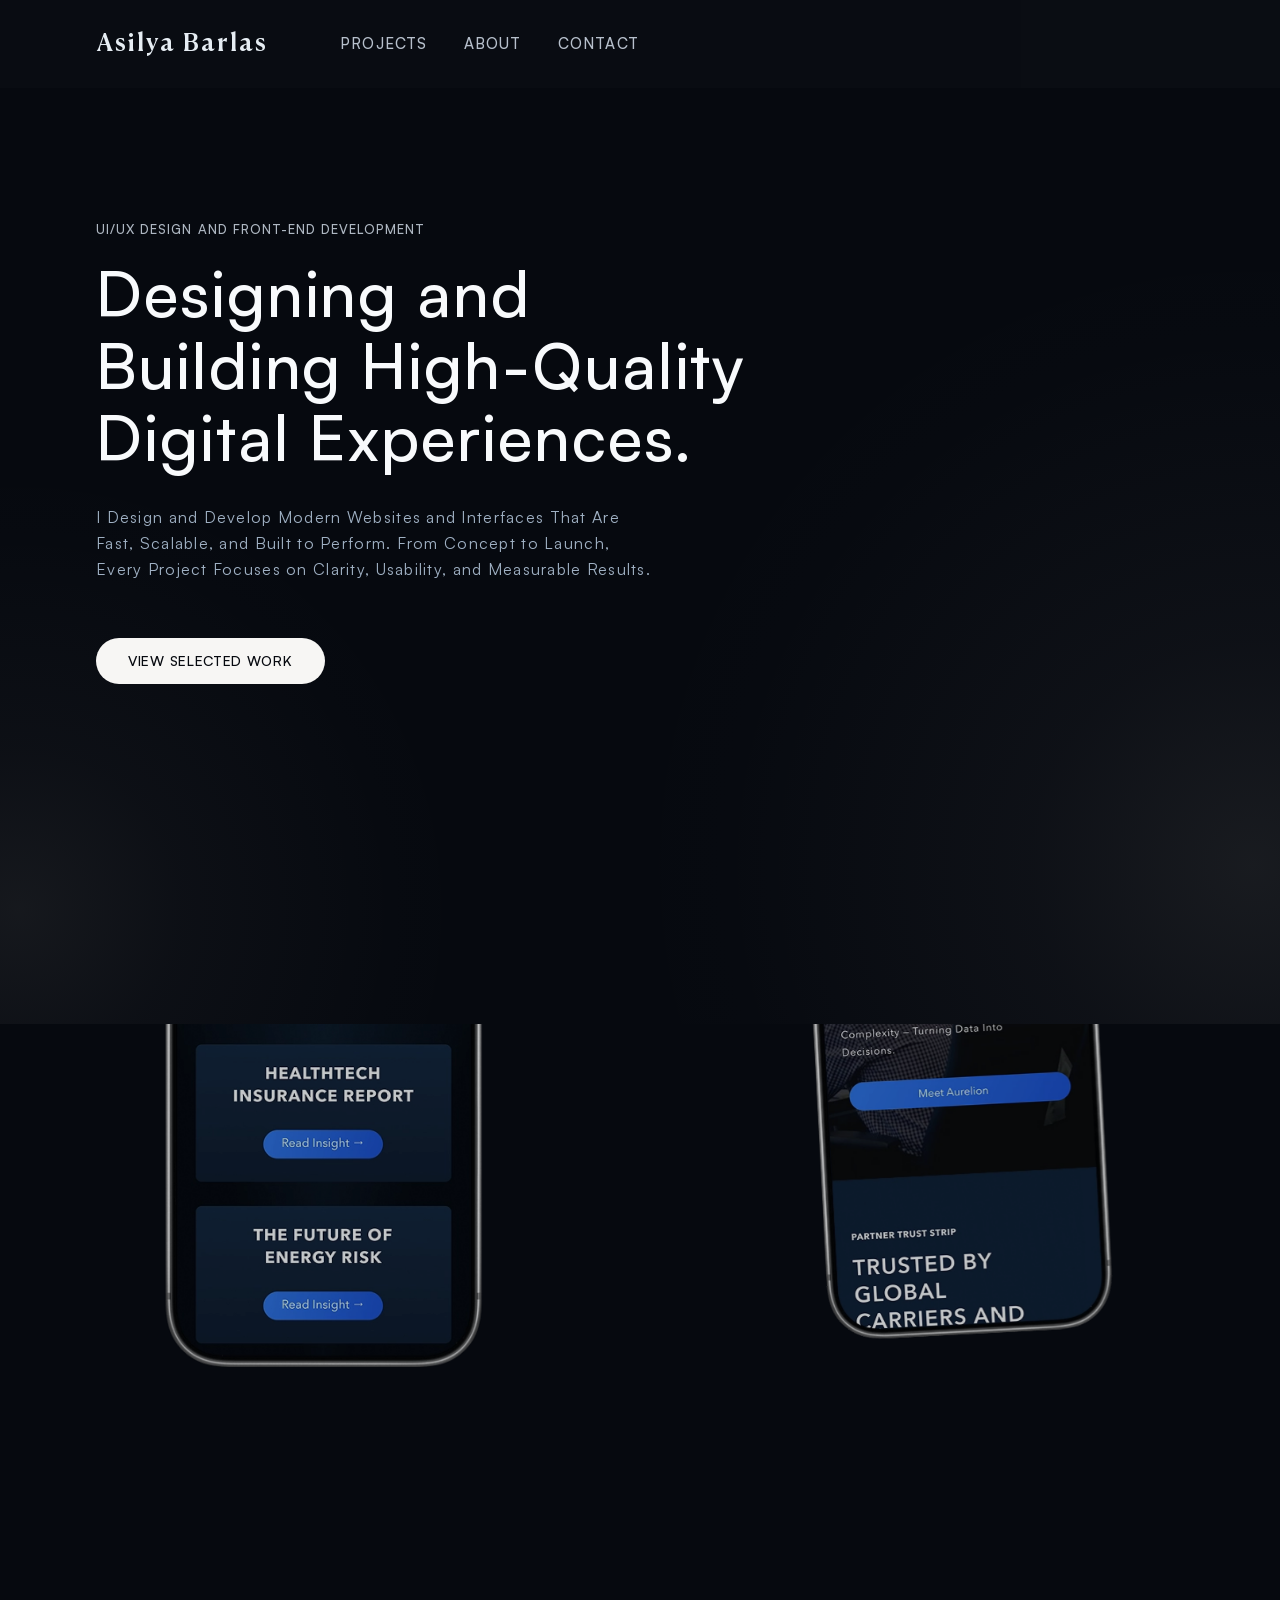
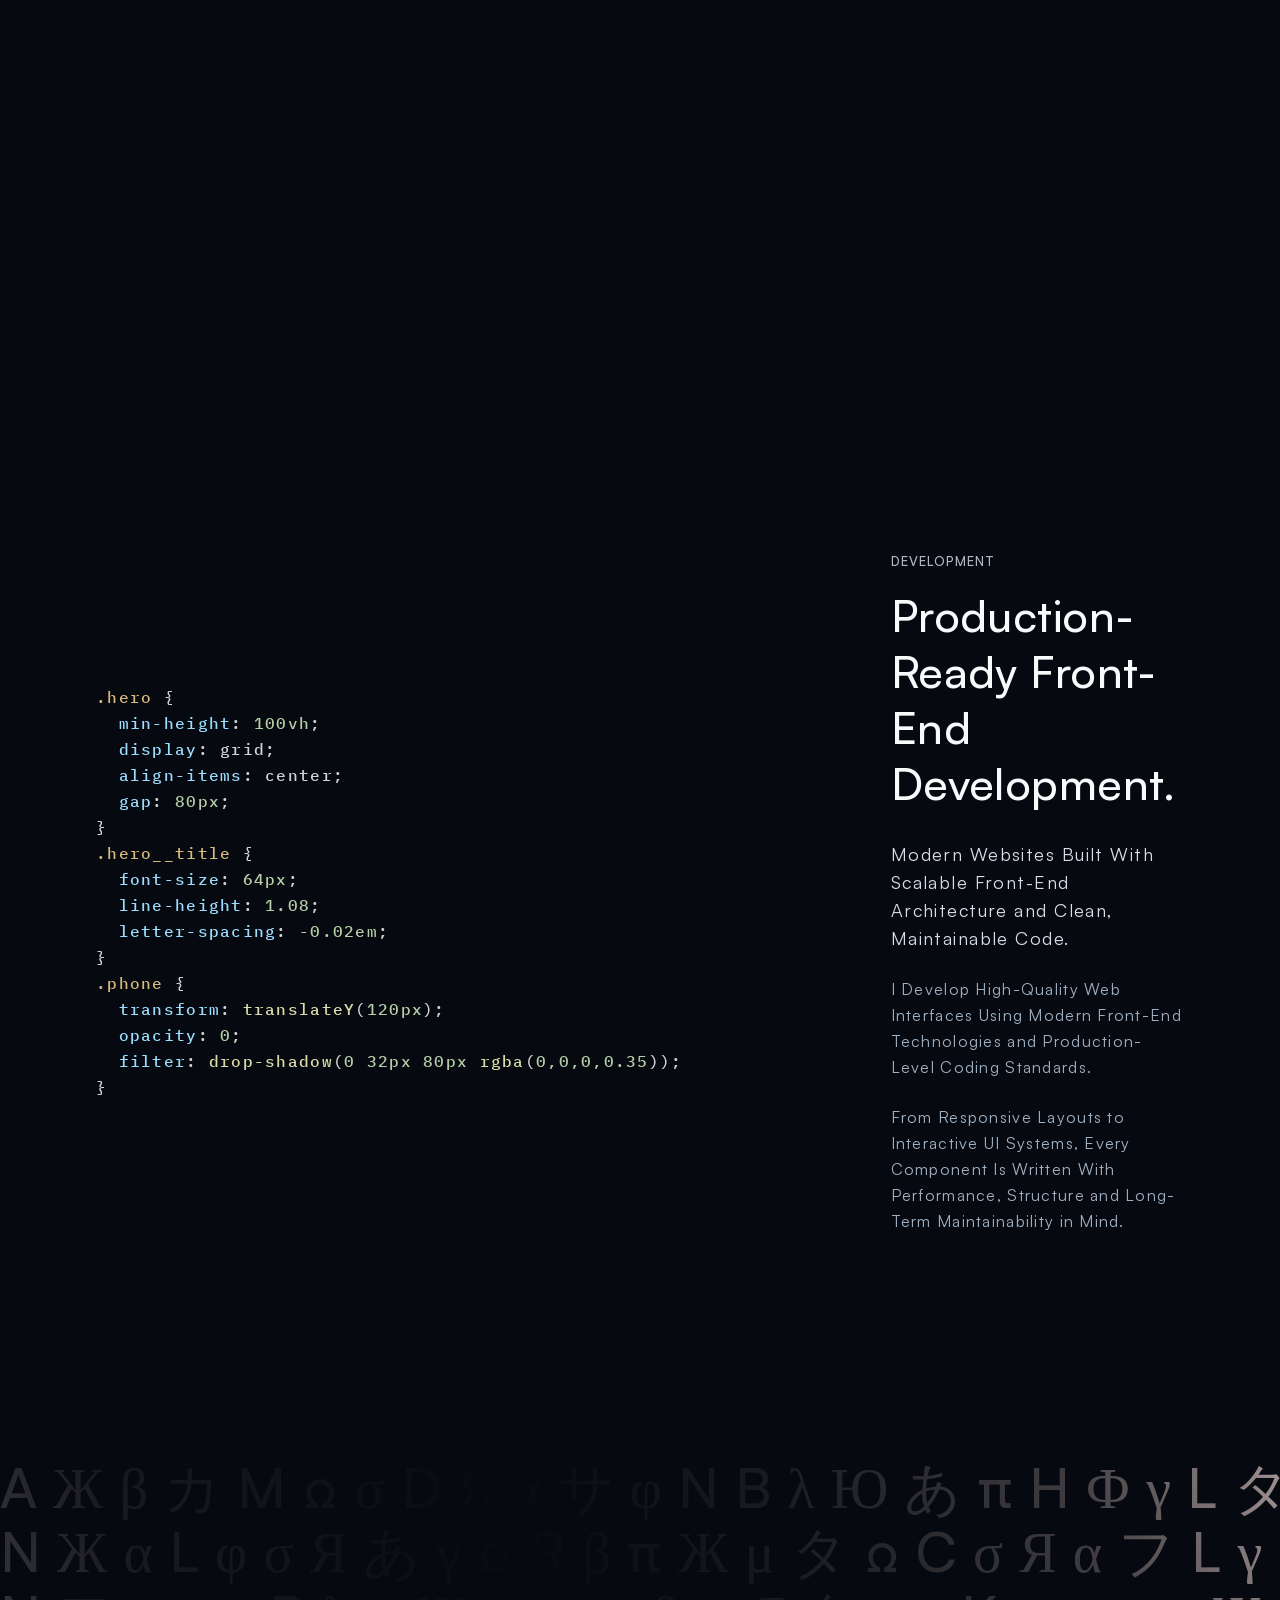
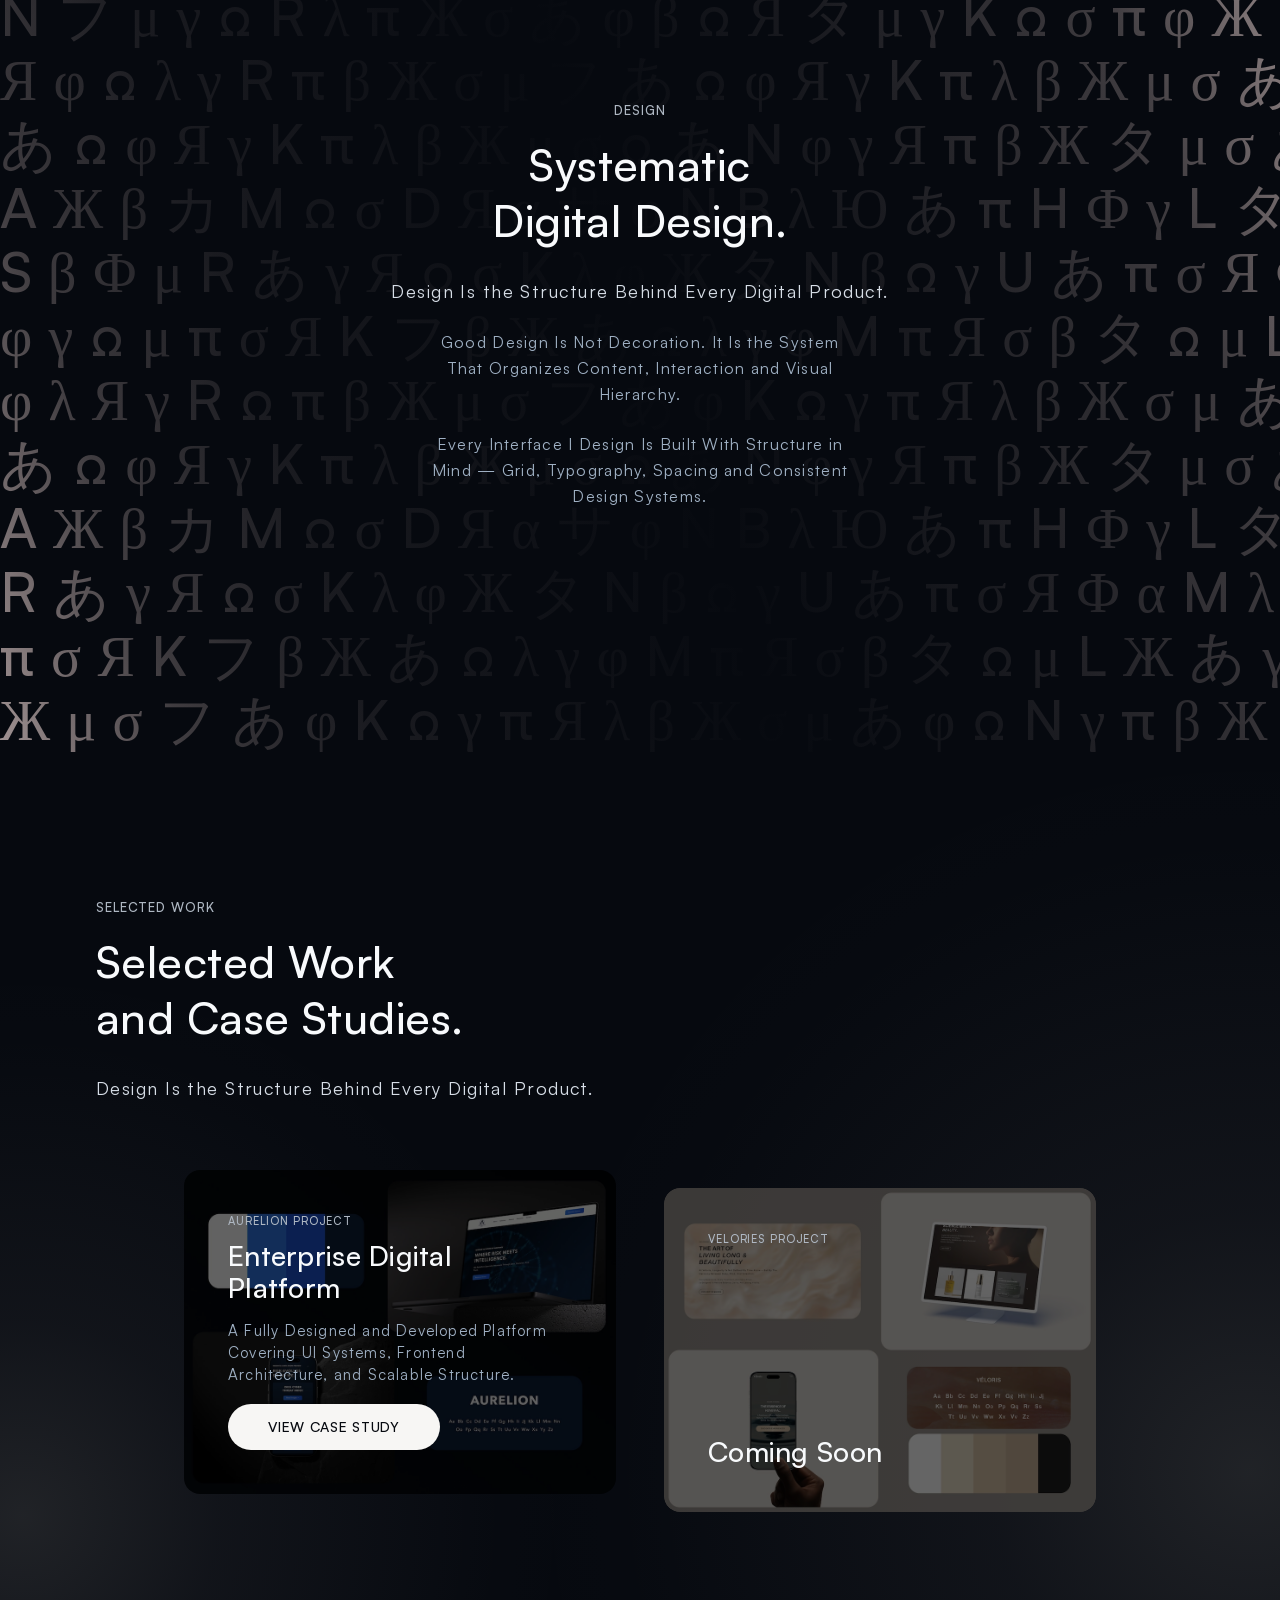
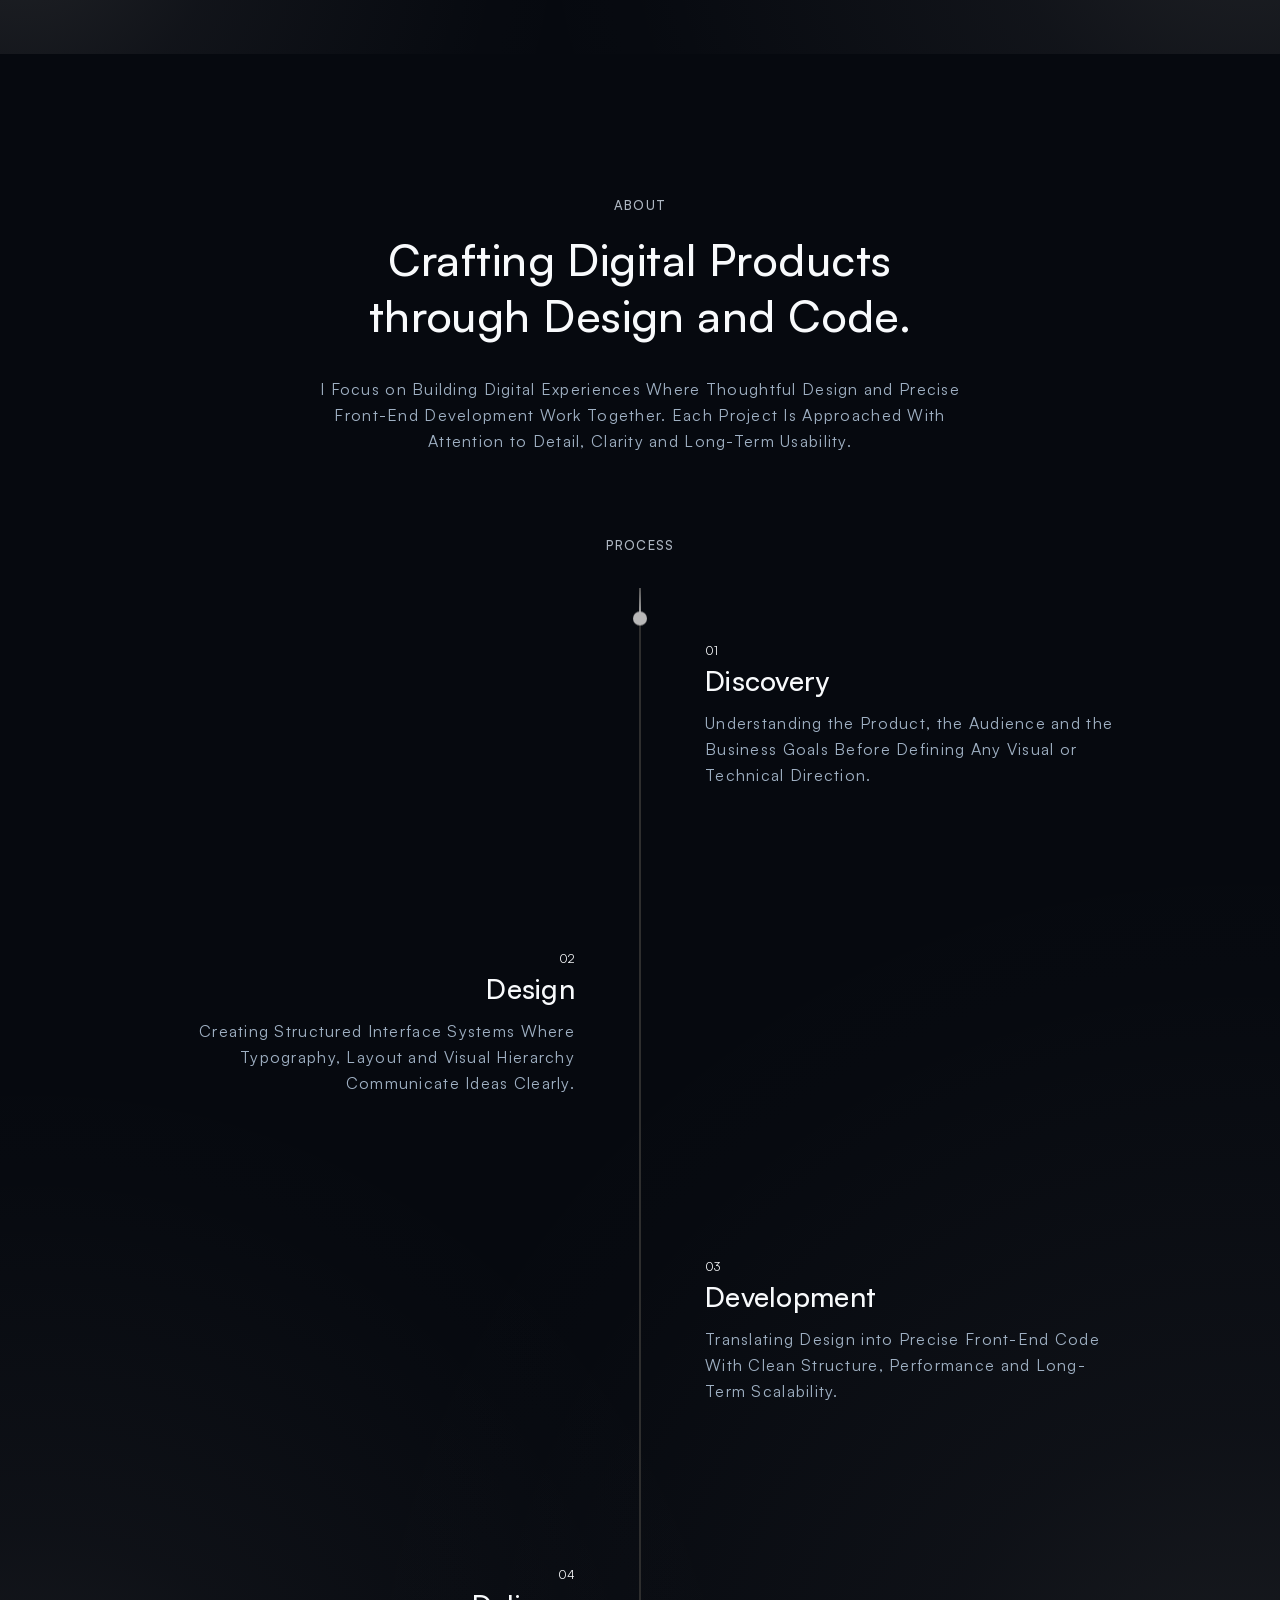
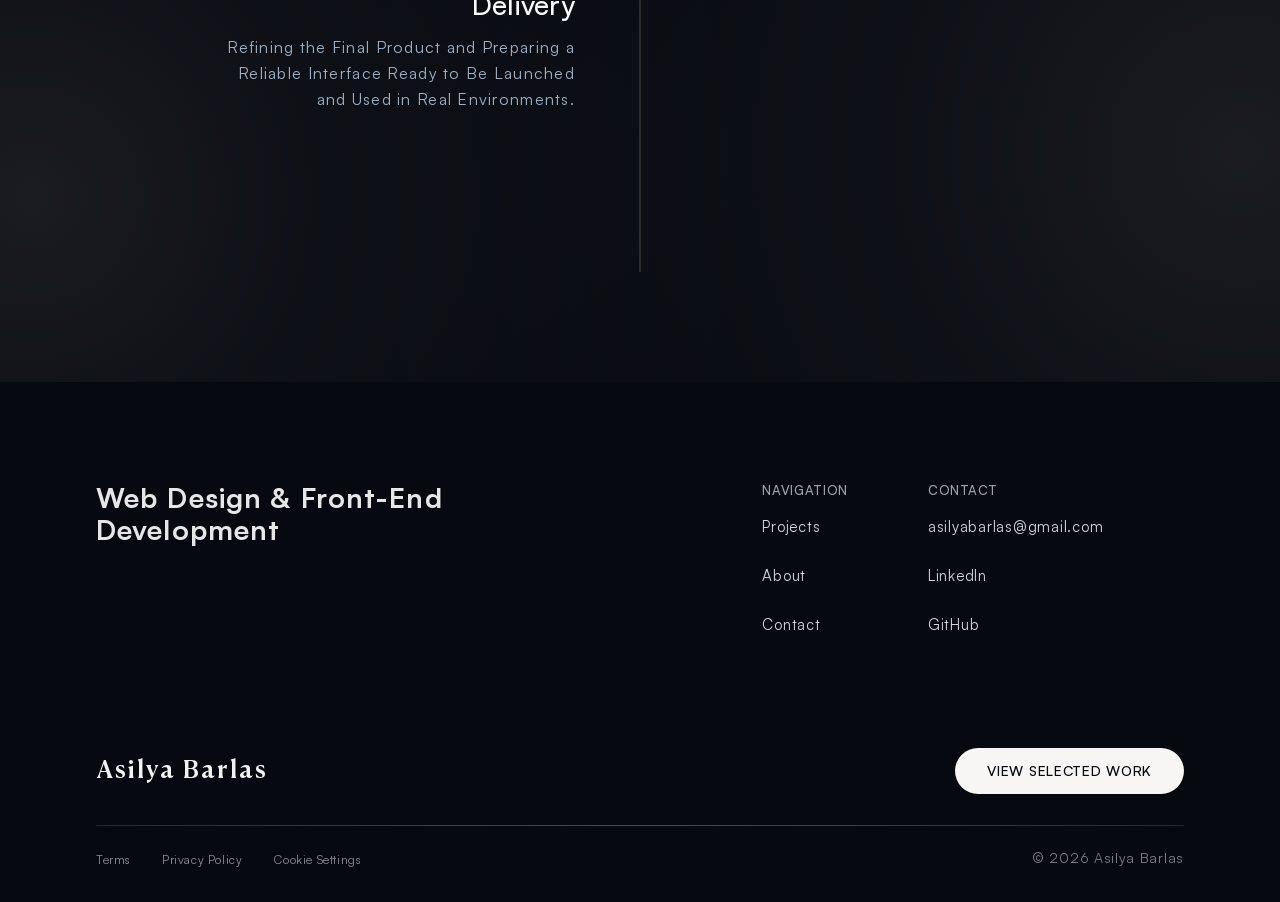
==== commit a067ea08: "Update remaining site" ====
--- a/index.html
+++ b/index.html
@@ -1,5 +1,5 @@
 <!DOCTYPE html>
-<html lang="en">
+<html lang="en" class="is-intro-active">
   <head>
     <meta charset="UTF-8" />
     <meta name="viewport" content="width=device-width, initial-scale=1.0" />
@@ -10,8 +10,19 @@
     <link rel="stylesheet" href="styles/utilities.css" />
     <link rel="stylesheet" href="styles/components.css" />
     <link rel="stylesheet" href="styles/home.css" />
+    <link rel="stylesheet" href="styles/intro.css" />
   </head>
   <body>
+
+<div class="site-intro" id="site-intro" aria-hidden="true">
+  <div class="site-intro__glow site-intro__glow--top-right" aria-hidden="true"></div>
+  <div class="site-intro__glow site-intro__glow--bottom-left" aria-hidden="true"></div>
+  <div class="site-intro__brand">
+    <p class="site-intro__logo">Asilya Barlas</p>
+    <span class="site-intro__spark site-intro__spark--large" aria-hidden="true"></span>
+    <span class="site-intro__spark site-intro__spark--small" aria-hidden="true"></span>
+  </div>
+</div>
 
 <header class="site-header">
   <nav class="site-header__nav" aria-label="Primary">
@@ -293,7 +304,9 @@
     </div>
   </div>
 </footer>
+  <script src="scripts/intro.js"></script>
   <script src="scripts/navigation.js"></script>
+  <script src="scripts/mockup-scroll.js"></script>
   <script src="scripts/process-indicator.js" defer></script>
   </body>
 </html>
--- a/styles/components.css
+++ b/styles/components.css
@@ -340,10 +340,15 @@
 .project-overview__label,
 .challenge-section__label,
 .approach-section__label,
+.design-system-section__label,
+.core-components-section__label,
+.final-ui-section__label,
+.responsive-implementation-section__label,
+.live-experience-section__label,
+.outcome-section__label,
 .visual-system-section__label,
 .development-section__label,
-.results-section__label,
-.contact-thanks-card__label {
+.results-section__label {
   display: block;
   font-family: var(--font-family-primary);
   font-size: 13px;
@@ -355,8 +360,7 @@
 }
 
 .hero__title,
-.case-study-hero__title,
-.contact-section__title {
+.case-study-hero__title {
   font-family: var(--font-family-primary);
   font-size: var(--font-size-h1);
   line-height: var(--line-height-h1);
@@ -372,10 +376,15 @@
 .project-overview__title,
 .challenge-section__title,
 .approach-section__title,
+.design-system-section__title,
+.core-components-section__title,
+.final-ui-section__title,
+.responsive-implementation-section__title,
+.live-experience-section__title,
+.outcome-section__title,
 .visual-system-section__title,
 .development-section__title,
-.results-section__title,
-.legal-section__title {
+.results-section__title {
   font-family: var(--font-family-primary);
   font-size: var(--font-size-h2);
   line-height: var(--line-height-h2);
@@ -389,11 +398,10 @@
 .project-overview__item-title,
 .challenge-section__item-title,
 .approach-section__item-title,
+.outcome-section__item-title,
 .visual-system-section__item-title,
 .development-section__item-title,
-.results-section__item-title,
-.legal-section__subtitle,
-.legal-section__item-title {
+.results-section__item-title {
   font-family: var(--font-family-primary);
   font-size: var(--font-size-h3);
   line-height: 34px;
@@ -409,10 +417,15 @@
 .project-overview__subtitle,
 .challenge-section__subtitle,
 .approach-section__subtitle,
+.design-system-section__subtitle,
+.core-components-section__subtitle,
+.final-ui-section__subtitle,
+.responsive-implementation-section__text,
+.live-experience-section__text,
+.outcome-section__subtitle,
 .visual-system-section__subtitle,
 .development-section__subtitle,
-.results-section__subtitle,
-.not-found__subtitle {
+.results-section__subtitle {
   font-family: var(--font-family-primary);
   font-size: var(--font-size-subtitle);
   line-height: var(--line-height-subtitle);
@@ -432,10 +445,10 @@
 .project-overview__item-text,
 .challenge-section__item-text,
 .approach-section__item-text,
+.outcome-section__item-text,
 .visual-system-section__item-text,
 .development-section__item-text,
-.results-section__item-text,
-.legal-section__text {
+.results-section__item-text {
   font-family: var(--font-family-primary);
   font-size: var(--font-size-body);
   line-height: 26px;
@@ -452,6 +465,12 @@
 .project-overview__label + .project-overview__title,
 .challenge-section__label + .challenge-section__title,
 .approach-section__label + .approach-section__title,
+.design-system-section__label + .design-system-section__title,
+.core-components-section__label + .core-components-section__title,
+.final-ui-section__label + .final-ui-section__title,
+.responsive-implementation-section__label + .responsive-implementation-section__title,
+.live-experience-section__label + .live-experience-section__title,
+.outcome-section__label + .outcome-section__title,
 .visual-system-section__label + .visual-system-section__title,
 .development-section__label + .development-section__title,
 .results-section__label + .results-section__title {
@@ -469,6 +488,12 @@
 .project-overview__title + .project-overview__subtitle,
 .challenge-section__title + .challenge-section__subtitle,
 .approach-section__title + .approach-section__subtitle,
+.design-system-section__title + .design-system-section__subtitle,
+.core-components-section__title + .core-components-section__subtitle,
+.final-ui-section__title + .final-ui-section__subtitle,
+.responsive-implementation-section__title + .responsive-implementation-section__text,
+.live-experience-section__title + .live-experience-section__text,
+.outcome-section__title + .outcome-section__subtitle,
 .visual-system-section__title + .visual-system-section__subtitle,
 .development-section__title + .development-section__subtitle,
 .results-section__title + .results-section__subtitle {
@@ -622,150 +647,6 @@
   color: #7a8087;
 }
 
-/* Form */
-.contact-section__success {
-  width: 100%;
-  place-items: center;
-}
-
-.contact-section__success:not([hidden]) {
-  display: grid;
-  min-height: 780px;
-}
-
-.contact-form {
-  width: fit-content;
-  padding: var(--space-40);
-  border: 1px solid rgba(255, 255, 255, 0.15);
-  border-radius: 20px;
-  background: rgba(255, 255, 255, 0.035);
-  text-align: left;
-}
-
-.contact-form__title {
-  margin: 0;
-  font-family: var(--font-family-primary);
-  font-size: 24px;
-  line-height: var(--space-28);
-  font-weight: var(--font-weight-medium);
-  letter-spacing: var(--letter-spacing-subtitle);
-  color: #f4f7fb;
-}
-
-.contact-form__description {
-  margin: var(--space-8) 0 0;
-  font-family: var(--font-family-primary);
-  font-size: var(--font-size-nav);
-  line-height: var(--space-24);
-  font-weight: var(--font-weight-regular);
-  letter-spacing: var(--letter-spacing-subtitle);
-  color: rgba(174, 183, 194, 0.78);
-}
-
-.contact-form__field {
-  display: flex;
-  flex-direction: column;
-  gap: var(--space-8);
-  margin-top: 18px;
-}
-
-.contact-form__header + .contact-form__field {
-  margin-top: var(--space-32);
-}
-
-.contact-form__label {
-  font-family: var(--font-family-primary);
-  font-size: 13px;
-  line-height: var(--space-20);
-  font-weight: var(--font-weight-medium);
-  letter-spacing: var(--letter-spacing-subtitle);
-  color: rgba(174, 183, 194, 0.8);
-}
-
-.contact-form__input,
-.contact-form__textarea {
-  width: 440px;
-  border: 1px solid rgba(255, 255, 255, 0.1);
-  border-radius: 12px;
-  background: rgba(255, 255, 255, 0.018);
-  color: var(--text-primary);
-  font-family: var(--font-family-primary);
-  font-size: var(--font-size-nav);
-  line-height: var(--space-24);
-  font-weight: var(--font-weight-regular);
-  letter-spacing: var(--letter-spacing-subtitle);
-  outline: none;
-  transition:
-    border-color var(--transition-normal) var(--easing-premium),
-    background var(--transition-normal) var(--easing-premium);
-}
-
-.contact-form__input {
-  height: 48px;
-  padding-inline: var(--space-16);
-}
-
-.contact-form__textarea {
-  height: 136px;
-  padding: var(--space-16);
-  resize: vertical;
-}
-
-.contact-form__input::placeholder,
-.contact-form__textarea::placeholder {
-  color: rgba(174, 183, 194, 0.52);
-}
-
-.contact-form__input:focus,
-.contact-form__textarea:focus {
-  border-color: rgba(247, 246, 244, 0.35);
-  background: rgba(255, 255, 255, 0.03);
-}
-
-.contact-form .cta {
-  margin-top: var(--space-28);
-}
-
-.contact-thanks-card {
-  display: flex;
-  width: 580px;
-  height: 252px;
-  padding: var(--space-40);
-  border: 1px solid rgba(255, 255, 255, 0.15);
-  border-radius: 20px;
-  background: rgba(255, 255, 255, 0.035);
-  flex-direction: column;
-  align-items: center;
-  justify-content: flex-start;
-  text-align: center;
-}
-
-.contact-thanks-card__label {
-  line-height: var(--space-20);
-  color: rgba(174, 183, 194, 0.8);
-}
-
-.contact-thanks-card__title {
-  margin: var(--space-16) 0 0;
-  font-family: var(--font-family-primary);
-  font-size: var(--font-size-h2);
-  line-height: var(--line-height-h2);
-  font-weight: var(--font-weight-bold);
-  letter-spacing: var(--letter-spacing-subtitle);
-  color: #f4f7fb;
-}
-
-.contact-thanks-card__subtitle {
-  max-width: 426px;
-  margin: var(--space-24) auto 0;
-  font-family: var(--font-family-primary);
-  font-size: var(--font-size-subtitle);
-  line-height: var(--line-height-subtitle);
-  font-weight: var(--font-weight-medium);
-  letter-spacing: var(--letter-spacing-subtitle);
-  color: rgba(174, 183, 194, 0.78);
-}
-
 @media (max-width: 1024px) {
   .site-footer {
     height: auto;
@@ -870,8 +751,7 @@
     line-height: var(--space-24);
   }
 
-  .case-study-hero__title,
-  .contact-section__title {
+  .case-study-hero__title {
     font-size: 52px;
     line-height: 60px;
   }
@@ -883,10 +763,13 @@
   .project-overview__title,
   .challenge-section__title,
   .approach-section__title,
+  .design-system-section__title,
+  .core-components-section__title,
+  .live-experience-section__title,
+  .outcome-section__title,
   .visual-system-section__title,
   .development-section__title,
-  .results-section__title,
-  .legal-section__title {
+  .results-section__title {
     font-size: 36px;
     line-height: 46px;
   }
@@ -896,11 +779,10 @@
   .project-overview__item-title,
   .challenge-section__item-title,
   .approach-section__item-title,
+  .outcome-section__item-title,
   .visual-system-section__item-title,
   .development-section__item-title,
-  .results-section__item-title,
-  .legal-section__subtitle,
-  .legal-section__item-title {
+  .results-section__item-title {
     font-size: 24px;
     line-height: 30px;
   }
@@ -912,10 +794,12 @@
   .project-overview__subtitle,
   .challenge-section__subtitle,
   .approach-section__subtitle,
+  .design-system-section__subtitle,
+  .core-components-section__subtitle,
+  .live-experience-section__text,
   .visual-system-section__subtitle,
   .development-section__subtitle,
-  .results-section__subtitle,
-  .not-found__subtitle {
+  .results-section__subtitle {
     font-size: 17px;
     line-height: 26px;
   }
@@ -932,8 +816,7 @@
   .approach-section__item-text,
   .visual-system-section__item-text,
   .development-section__item-text,
-  .results-section__item-text,
-  .legal-section__text {
+  .results-section__item-text {
     font-size: var(--font-size-nav);
     line-height: var(--space-24);
   }
@@ -945,6 +828,9 @@
   .project-overview__title + .project-overview__subtitle,
   .challenge-section__title + .challenge-section__subtitle,
   .approach-section__title + .approach-section__subtitle,
+  .design-system-section__title + .design-system-section__subtitle,
+  .core-components-section__title + .core-components-section__subtitle,
+  .live-experience-section__title + .live-experience-section__text,
   .visual-system-section__title + .visual-system-section__subtitle,
   .development-section__title + .development-section__subtitle,
   .results-section__title + .results-section__subtitle {
@@ -960,36 +846,6 @@
     margin-top: 22px;
   }
 
-  .contact-form {
-    padding: var(--space-40) 36px;
-  }
-
-  .contact-form__input,
-  .contact-form__textarea {
-    width: 388px;
-  }
-
-  .contact-form__textarea {
-    height: 118px;
-    padding: 14px;
-  }
-
-  .contact-thanks-card {
-    width: 498px;
-    height: 228px;
-    padding-block: 36px;
-  }
-
-  .contact-thanks-card__title {
-    font-size: 36px;
-    line-height: 46px;
-  }
-
-  .contact-thanks-card__subtitle {
-    margin-top: 22px;
-    font-size: 17px;
-    line-height: 26px;
-  }
 }
 
 @media (max-width: 640px) {
@@ -1097,16 +953,20 @@
   .project-overview__label,
   .challenge-section__label,
   .approach-section__label,
+  .design-system-section__label,
+  .core-components-section__label,
+  .final-ui-section__label,
+  .responsive-implementation-section__label,
+  .live-experience-section__label,
+  .outcome-section__label,
   .visual-system-section__label,
   .development-section__label,
-  .results-section__label,
-  .contact-thanks-card__label {
+.results-section__label {
     font-size: 12px;
     line-height: var(--space-20);
   }
 
-  .case-study-hero__title,
-  .contact-section__title {
+  .case-study-hero__title {
     font-size: 36px;
     line-height: 44px;
   }
@@ -1118,10 +978,15 @@
   .project-overview__title,
   .challenge-section__title,
   .approach-section__title,
+  .design-system-section__title,
+  .core-components-section__title,
+  .final-ui-section__title,
+  .responsive-implementation-section__title,
+  .live-experience-section__title,
+  .outcome-section__title,
   .visual-system-section__title,
   .development-section__title,
-  .results-section__title,
-  .legal-section__title {
+  .results-section__title {
     font-size: 28px;
     line-height: 36px;
   }
@@ -1131,11 +996,10 @@
   .project-overview__item-title,
   .challenge-section__item-title,
   .approach-section__item-title,
+  .outcome-section__item-title,
   .visual-system-section__item-title,
   .development-section__item-title,
-  .results-section__item-title,
-  .legal-section__subtitle,
-  .legal-section__item-title {
+  .results-section__item-title {
     font-size: 22px;
     line-height: var(--space-28);
   }
@@ -1147,10 +1011,15 @@
   .project-overview__subtitle,
   .challenge-section__subtitle,
   .approach-section__subtitle,
+  .design-system-section__subtitle,
+  .core-components-section__subtitle,
+  .final-ui-section__subtitle,
+  .responsive-implementation-section__text,
+  .live-experience-section__text,
+  .outcome-section__subtitle,
   .visual-system-section__subtitle,
   .development-section__subtitle,
-  .results-section__subtitle,
-  .not-found__subtitle {
+  .results-section__subtitle {
     font-size: var(--font-size-body);
     line-height: var(--space-24);
   }
@@ -1163,6 +1032,12 @@
   .project-overview__label + .project-overview__title,
   .challenge-section__label + .challenge-section__title,
   .approach-section__label + .approach-section__title,
+  .design-system-section__label + .design-system-section__title,
+  .core-components-section__label + .core-components-section__title,
+  .final-ui-section__label + .final-ui-section__title,
+  .responsive-implementation-section__label + .responsive-implementation-section__title,
+  .live-experience-section__label + .live-experience-section__title,
+  .outcome-section__label + .outcome-section__title,
   .visual-system-section__label + .visual-system-section__title,
   .development-section__label + .development-section__title,
   .results-section__label + .results-section__title {
@@ -1176,6 +1051,12 @@
   .project-overview__title + .project-overview__subtitle,
   .challenge-section__title + .challenge-section__subtitle,
   .approach-section__title + .approach-section__subtitle,
+  .design-system-section__title + .design-system-section__subtitle,
+  .core-components-section__title + .core-components-section__subtitle,
+  .final-ui-section__title + .final-ui-section__subtitle,
+  .responsive-implementation-section__title + .responsive-implementation-section__text,
+  .live-experience-section__title + .live-experience-section__text,
+  .outcome-section__title + .outcome-section__subtitle,
   .visual-system-section__title + .visual-system-section__subtitle,
   .development-section__title + .development-section__subtitle,
   .results-section__title + .results-section__subtitle {
@@ -1191,50 +1072,4 @@
     margin-top: var(--space-20);
   }
 
-  .contact-form {
-    padding: var(--space-24) var(--space-16);
-  }
-
-  .contact-form__header + .contact-form__field {
-    margin-top: var(--space-28);
-  }
-
-  .contact-form__field {
-    gap: 6px;
-  }
-
-  .contact-form__input,
-  .contact-form__textarea {
-    width: 312px;
-  }
-
-  .contact-form__input {
-    height: 42px;
-  }
-
-  .contact-form__textarea {
-    height: 96px;
-  }
-
-  .contact-form .cta {
-    width: 312px;
-    margin-top: var(--space-24);
-  }
-
-  .contact-thanks-card {
-    width: 342px;
-    height: 240px;
-    padding: var(--space-32) var(--space-32) var(--space-40);
-  }
-
-  .contact-thanks-card__title {
-    margin-top: 14px;
-    font-size: 28px;
-    line-height: 36px;
-  }
-
-  .contact-thanks-card__subtitle {
-    max-width: 278px;
-    margin-top: var(--space-20);
-  }
-}
+}
--- a/styles/home.css
+++ b/styles/home.css
@@ -2,7 +2,7 @@
 
 .home-hero {
   position: relative;
-  z-index: var(--z-base);
+  z-index: var(--z-content);
   box-sizing: border-box;
   width: 100%;
   min-height: 936px;
@@ -182,7 +182,7 @@
 }
 
 /* -------------------------------------------------------------------------- */
-/* Home mockup section — final static layout only (no animation).           */
+/* Home mockup section — flex-centered layout; diagonal scroll entry (JS).   */
 /* Rim glows: circle radius per side; square background-size (2r × 2r) so   */
 /* the radial is not stretched inside the pseudo box (avoids hard edges).   */
 /* -------------------------------------------------------------------------- */
@@ -204,6 +204,17 @@
   pointer-events: none;
   background-repeat: no-repeat;
   bottom: 0;
+  opacity: 0;
+}
+
+.mockup-showcase.is-mockup-glow::before,
+.mockup-showcase.is-mockup-glow::after {
+  transition: opacity 1s ease-out;
+}
+
+.mockup-showcase.is-mockup-glow.is-mockup-glow--visible::before,
+.mockup-showcase.is-mockup-glow.is-mockup-glow--visible::after {
+  opacity: 0.48;
 }
 
 .mockup-showcase::before {
@@ -211,7 +222,6 @@
   --mockup-glow-r: calc(min(calc(46vmin + 90px), 680px) * 1.23 * 1.1);
   width: max(min(98vw, 1480px), calc(2 * var(--mockup-glow-r)));
   height: max(min(88vh, 960px), calc(2 * var(--mockup-glow-r)));
-  opacity: 0.48;
   background-image: radial-gradient(
     circle var(--mockup-glow-r) at 2% 88%,
     rgba(246, 241, 231, 0.14) 0%,
@@ -229,7 +239,6 @@
   --mockup-glow-r: calc(min(calc(46vmin + 170px), 780px) * 1.23 * 1.1);
   width: max(min(98vw, 1480px), calc(2 * var(--mockup-glow-r)));
   height: max(min(88vh, 960px), calc(2 * var(--mockup-glow-r)));
-  opacity: 0.48;
   background-image: radial-gradient(
     circle var(--mockup-glow-r) at 98% 88%,
     rgba(246, 241, 231, 0.14) 0%,
@@ -246,35 +255,86 @@
   position: relative;
   z-index: 1;
   box-sizing: border-box;
+  display: flex;
+  align-items: center;
+  justify-content: center;
+  gap: 48px;
   width: 100%;
   max-width: 1440px;
   margin-inline: auto;
-  min-height: calc(196px + 750px + 78px);
-  padding-bottom: 78px;
+  min-height: calc(750px + 156px);
+  padding-block: 78px;
+  padding-inline: 96px;
 }
 
 .mockup-showcase__image {
-  position: absolute;
+  position: relative;
   display: block;
+  flex-shrink: 0;
   object-fit: contain;
-  object-position: bottom center;
-  transform-origin: bottom center;
+  object-position: center center;
+  transform-origin: center center;
 }
 
 .mockup-showcase__image--primary {
-  top: 196px;
-  left: calc((100% - 778px) / 2);
   width: 365px;
   height: 750px;
   transform: rotate(0deg);
 }
 
 .mockup-showcase__image--secondary {
-  top: 184px;
-  left: calc((100% - 778px) / 2 + 365px + 48px);
   width: 365px;
   height: 750px;
   transform: rotate(-2deg);
+}
+
+.mockup-showcase__image.is-mockup-slide {
+  opacity: var(--mockup-opacity, 1);
+  transform: translate3d(var(--mockup-x, 0), var(--mockup-y, 0), 0)
+    scale(var(--mockup-scale, 1))
+    rotate(var(--mockup-rotate, 0deg));
+  will-change: transform, opacity;
+}
+
+.mockup-showcase__image--primary.is-mockup-slide {
+  --mockup-x: -110px;
+  --mockup-y: -440px;
+  --mockup-scale: 0.88;
+  --mockup-opacity: 0.78;
+}
+
+.mockup-showcase__image--secondary.is-mockup-slide {
+  --mockup-x: 110px;
+  --mockup-y: -440px;
+  --mockup-scale: 0.88;
+  --mockup-opacity: 0.78;
+  --mockup-rotate: 0deg;
+}
+
+.mockup-showcase__image--secondary.is-mockup-slide.is-mockup-tilting {
+  transition: transform 0.35s ease-out;
+}
+
+.mockup-showcase__image--secondary.is-mockup-slide.is-mockup-tilted {
+  --mockup-rotate: -2deg;
+}
+
+@media (prefers-reduced-motion: reduce) {
+  .mockup-showcase::before,
+  .mockup-showcase::after {
+    opacity: 0.48;
+    transition: none;
+  }
+
+  .mockup-showcase__image--primary.is-mockup-slide {
+    transform: rotate(0deg);
+    will-change: auto;
+  }
+
+  .mockup-showcase__image--secondary.is-mockup-slide {
+    transform: rotate(-2deg);
+    will-change: auto;
+  }
 }
 
 @media (max-width: 1024px) {
@@ -285,24 +345,36 @@
   }
 
   .mockup-showcase__content {
-    min-height: calc(152px + 503.42px + 80px);
-    padding-bottom: 80px;
+    gap: 44px;
+    min-height: calc(503.42px + 160px);
+    padding-block: 80px;
+    padding-inline: 48px;
   }
 
   .mockup-showcase__image--primary {
-    top: 152px;
-    left: calc((100% - 534px) / 2);
     width: 245px;
     height: 503.42px;
     transform: rotate(0deg);
   }
 
   .mockup-showcase__image--secondary {
-    top: 140px;
-    left: calc((100% - 534px) / 2 + 245px + 44px);
     width: 245px;
     height: 503.42px;
     transform: rotate(-2deg);
+  }
+
+  .mockup-showcase__image--primary.is-mockup-slide {
+    --mockup-x: -76px;
+    --mockup-y: -300px;
+    --mockup-scale: 0.9;
+    --mockup-opacity: 0.78;
+  }
+
+  .mockup-showcase__image--secondary.is-mockup-slide {
+    --mockup-x: 76px;
+    --mockup-y: -300px;
+    --mockup-scale: 0.9;
+    --mockup-opacity: 0.78;
   }
 }
 
@@ -318,19 +390,23 @@
   }
 
   .mockup-showcase__content {
-    min-height: calc(72px + 702.74px + 70px);
-    padding: 72px 24px 70px;
+    min-height: calc(702.74px + 64px);
+    padding-block: 32px;
+    padding-inline: 24px;
   }
 
   .mockup-showcase__image--primary {
-    position: relative;
-    top: auto;
-    left: auto;
     width: 342px;
     height: 702.74px;
     max-width: 100%;
-    margin-inline: auto;
     transform: rotate(0deg);
+  }
+
+  .mockup-showcase__image--primary.is-mockup-slide {
+    --mockup-x: 0;
+    --mockup-y: -320px;
+    --mockup-scale: 0.88;
+    --mockup-opacity: 0.78;
   }
 }
 
@@ -1236,7 +1312,8 @@
 }
 
 .process__timeline {
-  --process-progress: 0%;
+  --process-progress: 0;
+  --process-progress-y: 0px;
   --process-indicator-size: 14px;
   --process-active-gradient: linear-gradient(180deg, #525252 0%, #b8b8b8 100%);
   --process-active-end: #b8b8b8;
@@ -1264,13 +1341,16 @@
 
 .process__line-active {
   z-index: 1;
-  height: var(--process-progress);
+  height: 100%;
   background: var(--process-active-gradient);
+  transform: scaleY(var(--process-progress, 0));
+  transform-origin: top center;
+  will-change: transform;
 }
 
 .process__indicator {
   position: absolute;
-  top: var(--process-progress);
+  top: 0;
   left: 50%;
   z-index: 2;
   box-sizing: border-box;
@@ -1281,10 +1361,10 @@
   border: none;
   border-radius: 50%;
   background: var(--process-active-end);
-  transform: translate(-50%, -50%);
+  transform: translate3d(-50%, calc(var(--process-progress-y, 0px) - 50%), 0);
   cursor: grab;
   touch-action: none;
-  will-change: top;
+  will-change: transform;
 }
 
 .process__indicator:active {
@@ -1429,11 +1509,12 @@
 
   .process__line-active {
     bottom: auto;
-    height: var(--process-progress);
+    height: 100%;
   }
 
   .process__indicator {
     position: absolute;
+    top: 0;
     left: 50%;
   }
 
@@ -1502,7 +1583,8 @@
 }
 
 .process__rail {
-  --process-progress: 0%;
+  --process-progress: 0;
+  --process-progress-y: 0px;
   --process-indicator-size: 10px;
   --process-active-gradient: linear-gradient(180deg, #525252 0%, #b8b8b8 100%);
   --process-active-end: #b8b8b8;
@@ -1527,13 +1609,16 @@
 
 .process__rail-line-active {
   z-index: 1;
-  height: var(--process-progress);
+  height: 100%;
   background: var(--process-active-gradient);
+  transform: scaleY(var(--process-progress, 0));
+  transform-origin: top center;
+  will-change: transform;
 }
 
 .process__rail-indicator {
   position: absolute;
-  top: var(--process-progress);
+  top: 0;
   left: 50%;
   z-index: 2;
   box-sizing: border-box;
@@ -1544,10 +1629,10 @@
   border: none;
   border-radius: 50%;
   background: var(--process-active-end);
-  transform: translate(-50%, -50%);
+  transform: translate3d(-50%, calc(var(--process-progress-y, 0px) - 50%), 0);
   cursor: grab;
   touch-action: none;
-  will-change: top;
+  will-change: transform;
 }
 
 .process__rail-indicator:active {
--- a/styles/intro.css
+++ b/styles/intro.css
@@ -0,0 +1,168 @@
+/* Home intro overlay — final-state layout; timing and fade via scripts/intro.js */
+
+html.is-intro-active {
+  overflow: hidden;
+}
+
+.site-intro {
+  position: fixed;
+  inset: 0;
+  z-index: var(--z-overlay);
+  display: grid;
+  place-items: center;
+  overflow: hidden;
+  box-sizing: border-box;
+  min-height: 100dvh;
+  background-color: var(--background-primary);
+  opacity: 1;
+  visibility: visible;
+  pointer-events: auto;
+  transition: opacity 600ms var(--easing-premium);
+}
+
+.site-intro.is-fading {
+  opacity: 0;
+  pointer-events: none;
+}
+
+.site-intro.is-hidden {
+  display: none;
+}
+
+.site-intro__glow {
+  position: absolute;
+  z-index: 0;
+  pointer-events: none;
+  --intro-glow-rx: calc(min(calc(48vmin + 130px), 770px) * 0.85 + 700px);
+  --intro-glow-ry: calc(var(--intro-glow-rx) * 0.58);
+  width: calc(2 * var(--intro-glow-rx));
+  height: calc(2 * var(--intro-glow-ry));
+  background-repeat: no-repeat;
+}
+
+.site-intro__glow--top-right {
+  top: 0;
+  right: 0;
+  background-image: radial-gradient(
+    ellipse var(--intro-glow-rx) var(--intro-glow-ry) at 90% 8%,
+    rgba(246, 241, 231, 0.145) 0%,
+    rgba(231, 224, 228, 0.09) 24%,
+    rgba(231, 224, 228, 0.05) 48%,
+    rgba(231, 224, 228, 0.025) 68%,
+    rgba(231, 224, 228, 0.013) 82%,
+    rgba(207, 198, 187, 0) 97%
+  );
+  background-position: right top;
+  transform: translate(14%, -10%);
+}
+
+.site-intro__glow--bottom-left {
+  left: 0;
+  bottom: 0;
+  background-image: radial-gradient(
+    ellipse var(--intro-glow-rx) var(--intro-glow-ry) at 10% 92%,
+    rgba(246, 241, 231, 0.145) 0%,
+    rgba(231, 224, 228, 0.09) 24%,
+    rgba(231, 224, 228, 0.05) 48%,
+    rgba(231, 224, 228, 0.025) 68%,
+    rgba(231, 224, 228, 0.013) 82%,
+    rgba(207, 198, 187, 0) 97%
+  );
+  background-position: left bottom;
+  transform: translate(-14%, 10%);
+}
+
+.site-intro__brand {
+  position: relative;
+  z-index: 1;
+  display: inline-block;
+}
+
+.site-intro__logo {
+  margin: 0;
+  font-family: var(--font-family-logo);
+  font-size: 56px;
+  line-height: 64px;
+  font-weight: var(--font-weight-medium);
+  letter-spacing: 0.08em;
+  color: #f2f5f9;
+  text-align: center;
+  white-space: nowrap;
+}
+
+.site-intro__spark {
+  position: absolute;
+  border-radius: 50%;
+  pointer-events: none;
+  opacity: 0.15;
+  background: radial-gradient(
+    circle,
+    rgba(246, 241, 231, 0.85) 0%,
+    rgba(231, 224, 228, 0.45) 42%,
+    rgba(207, 198, 187, 0) 72%
+  );
+}
+
+.site-intro__spark--large {
+  top: -250px;
+  right: -320px;
+  width: 28px;
+  height: 28px;
+}
+
+.site-intro__spark--small {
+  top: -242px;
+  right: -334px;
+  width: 14px;
+  height: 14px;
+}
+
+@media (max-width: 1024px) {
+  .site-intro__logo {
+    font-size: 44px;
+    line-height: 56px;
+  }
+
+  .site-intro__spark--large {
+    top: -232px;
+    right: -196px;
+    width: 26px;
+    height: 26px;
+  }
+
+  .site-intro__spark--small {
+    top: -224px;
+    right: -210px;
+    width: 15px;
+    height: 15px;
+  }
+
+  .site-intro__glow--top-right {
+    transform: translate(10%, -8%);
+  }
+
+  .site-intro__glow--bottom-left {
+    transform: translate(-10%, 8%);
+  }
+}
+
+@media (max-width: 640px) {
+  .site-intro__logo {
+    font-size: 36px;
+    line-height: 44px;
+  }
+
+  .site-intro__spark--large {
+    top: -226px;
+    right: -48px;
+    width: 24px;
+    height: 24px;
+  }
+
+  .site-intro__spark--small {
+    top: -218px;
+    right: -60px;
+    width: 15px;
+    height: 15px;
+  }
+}
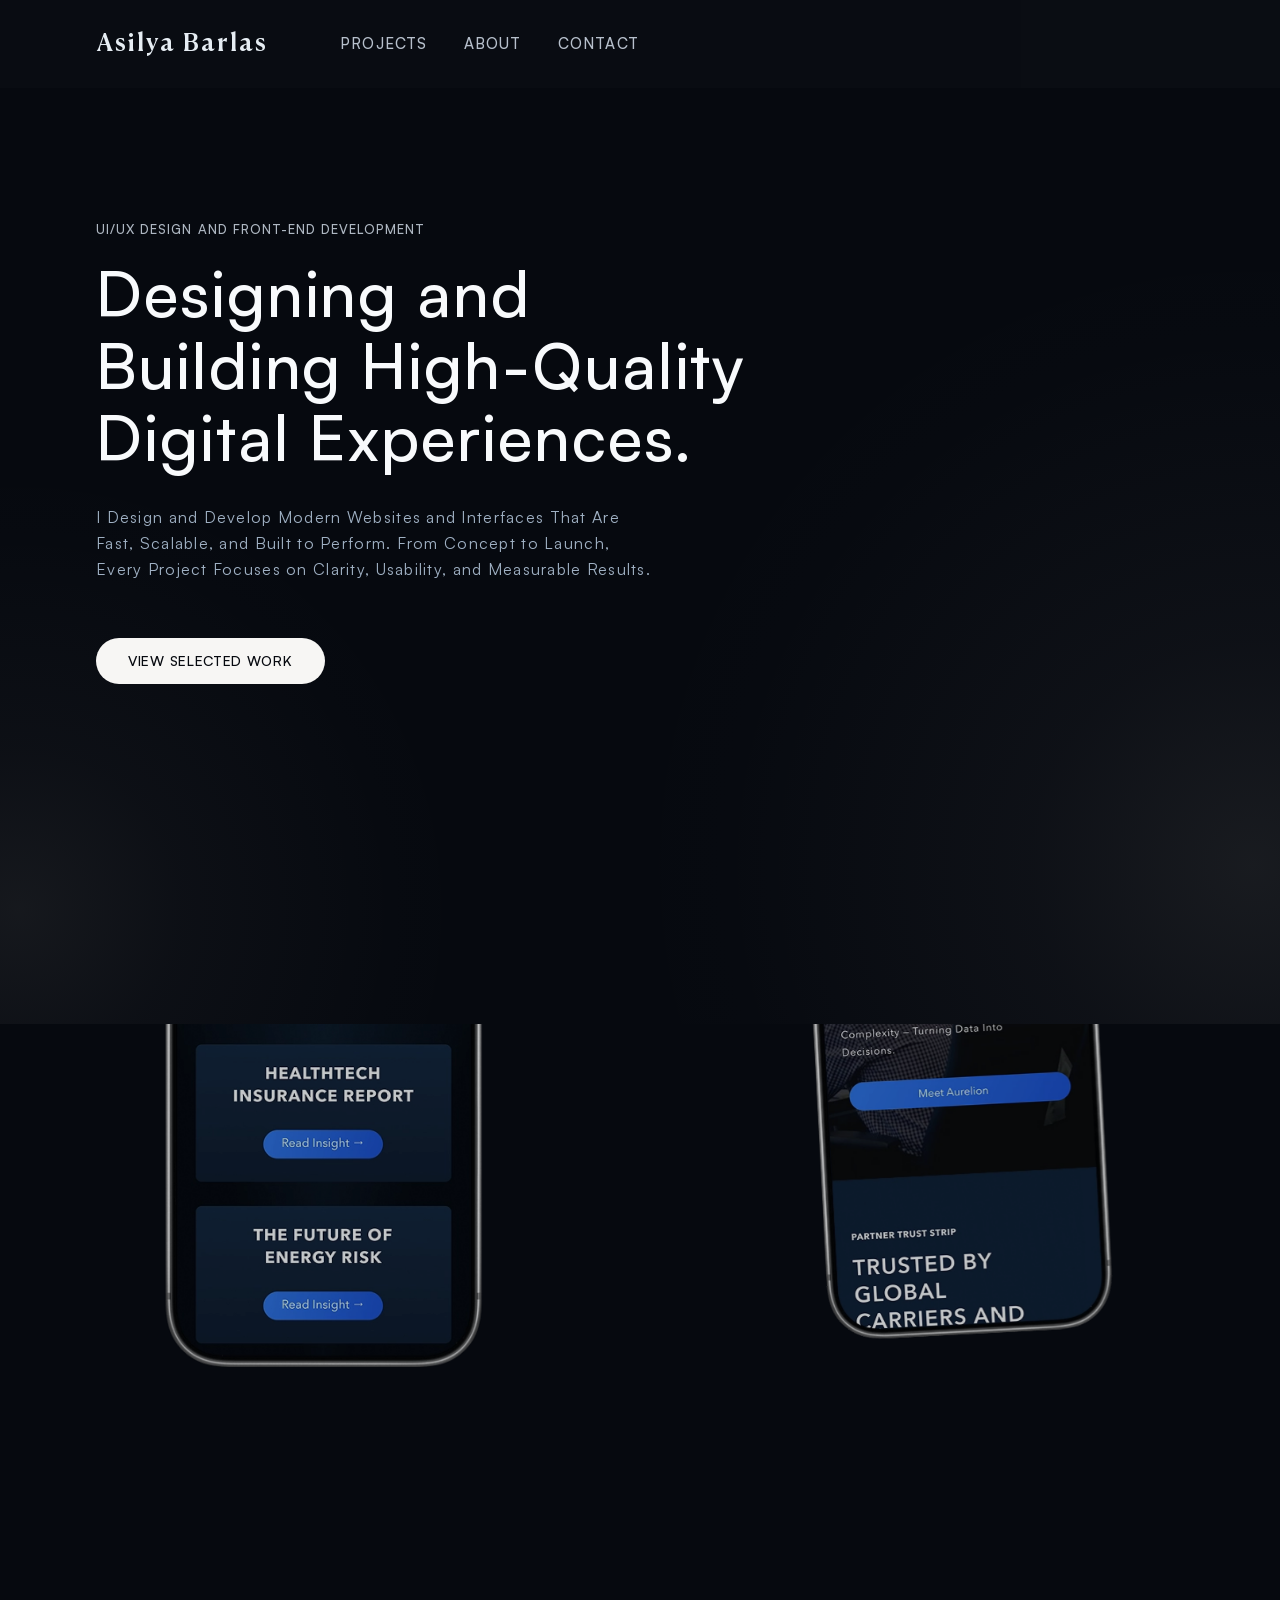
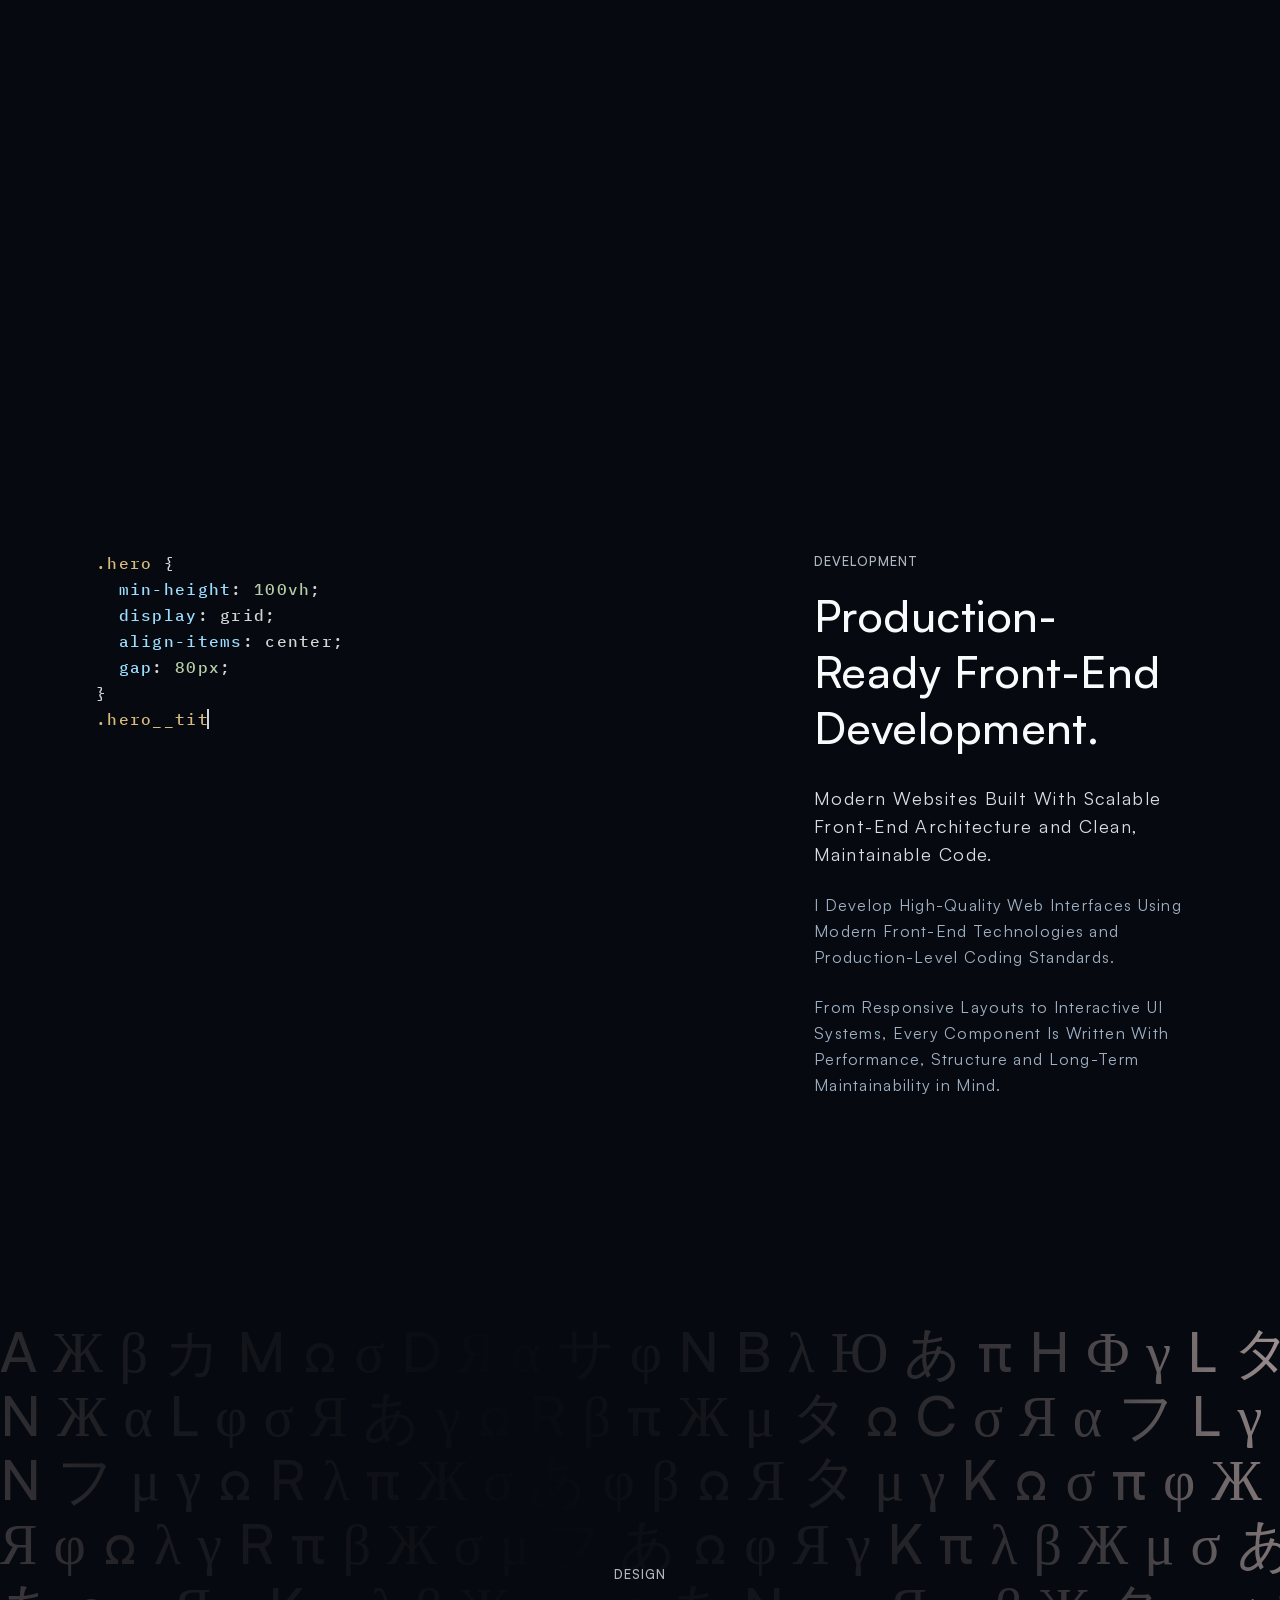
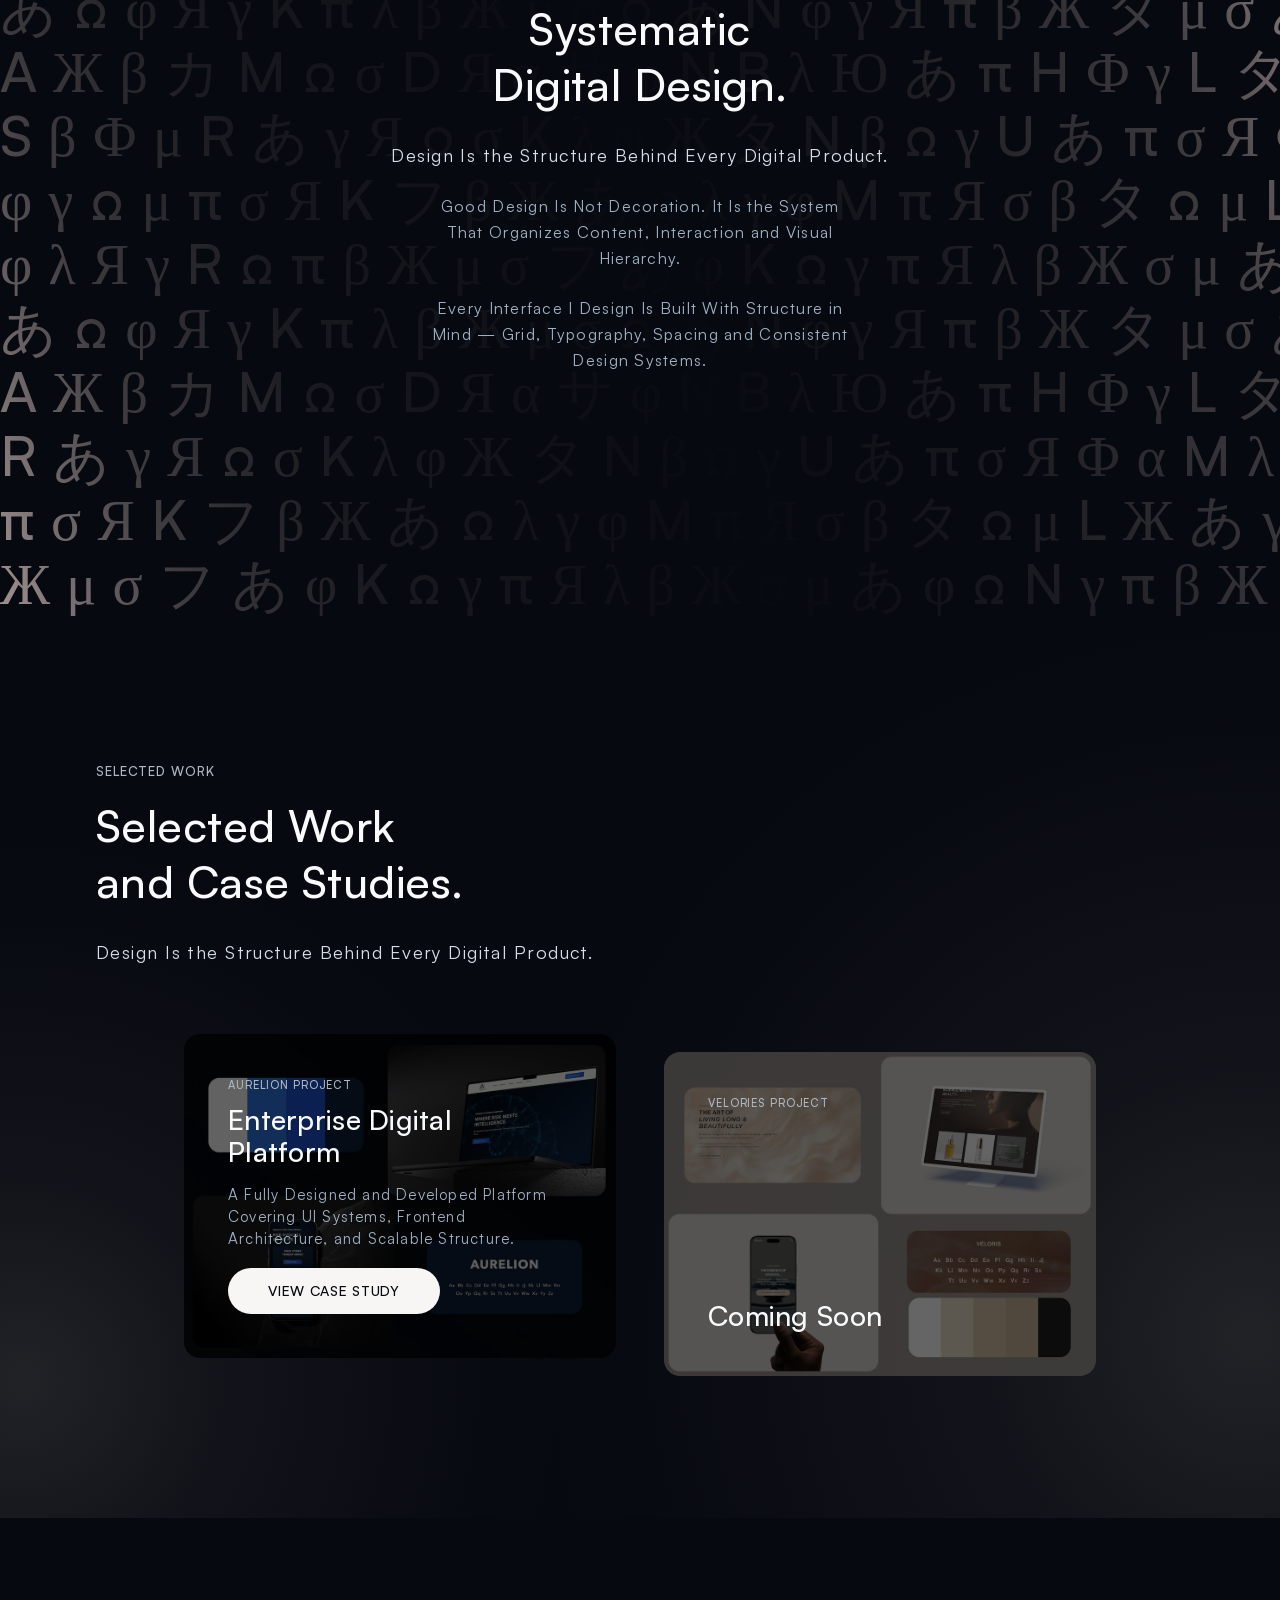
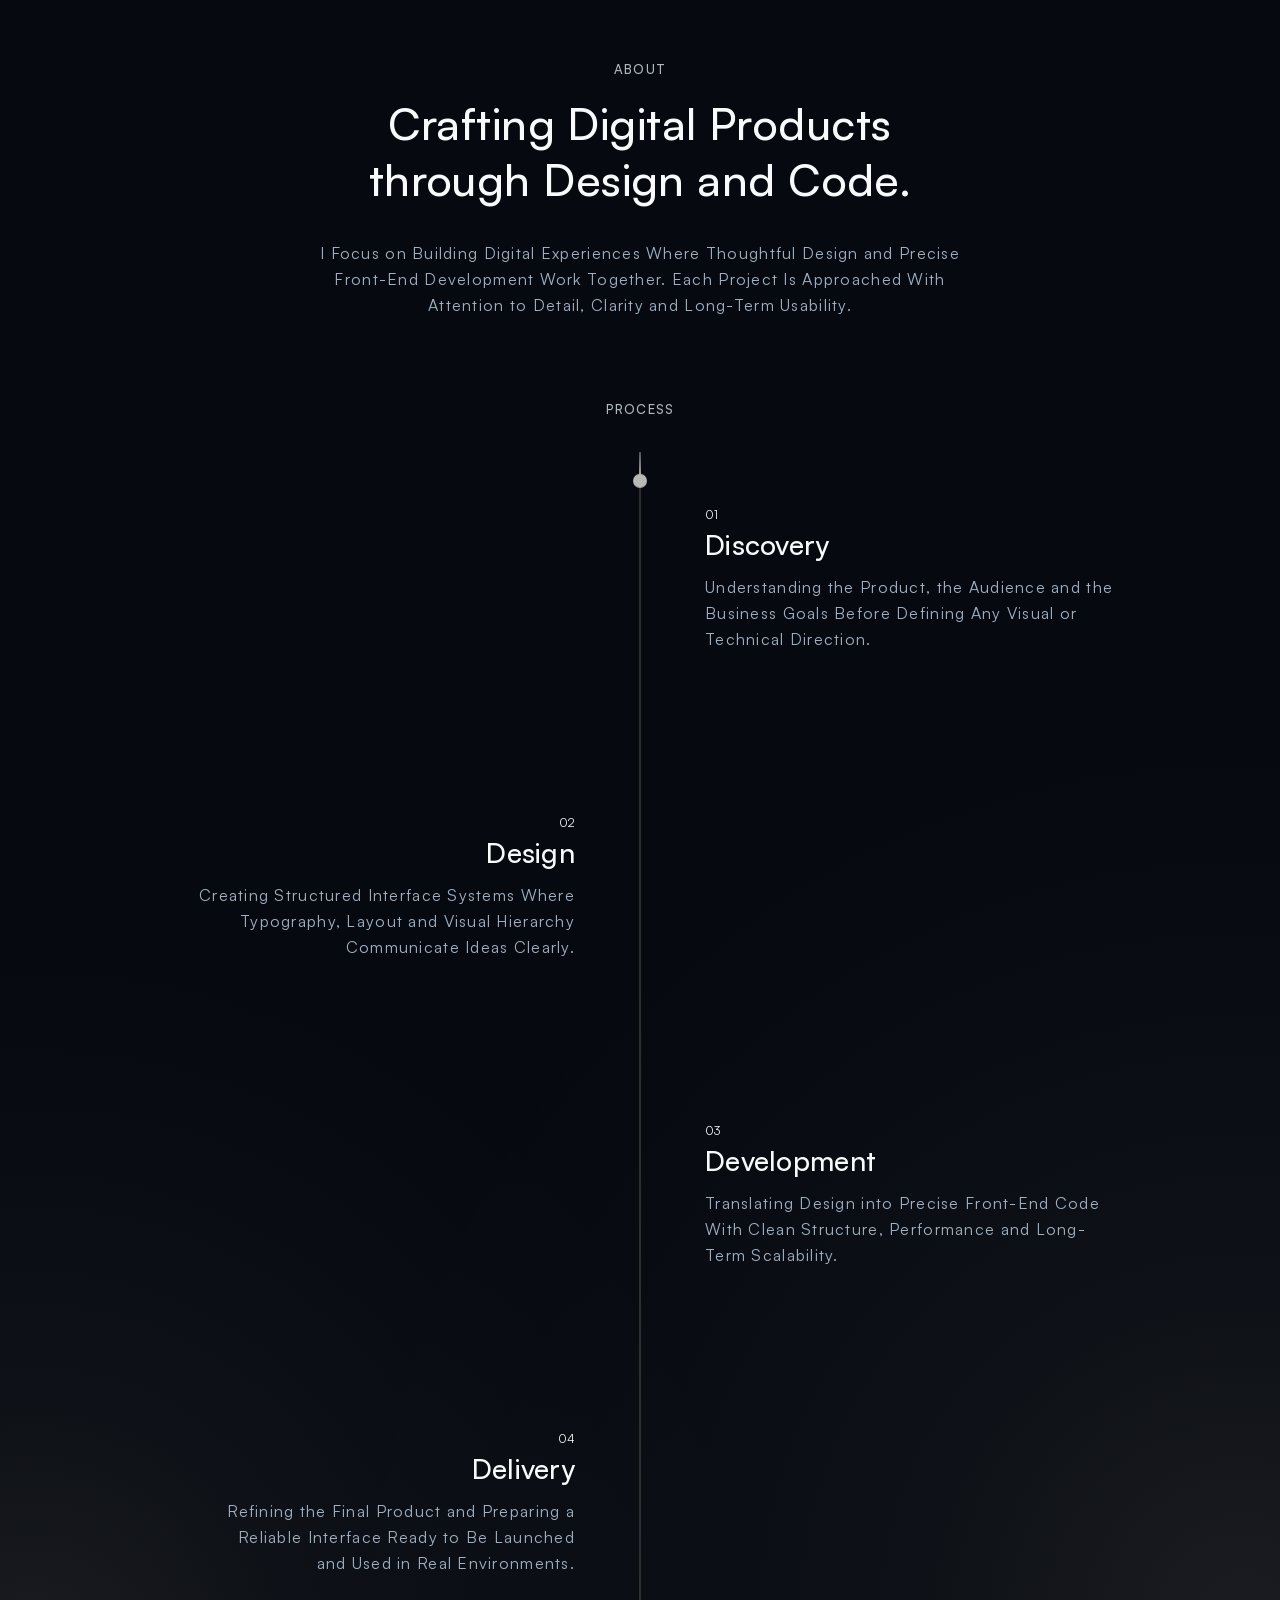
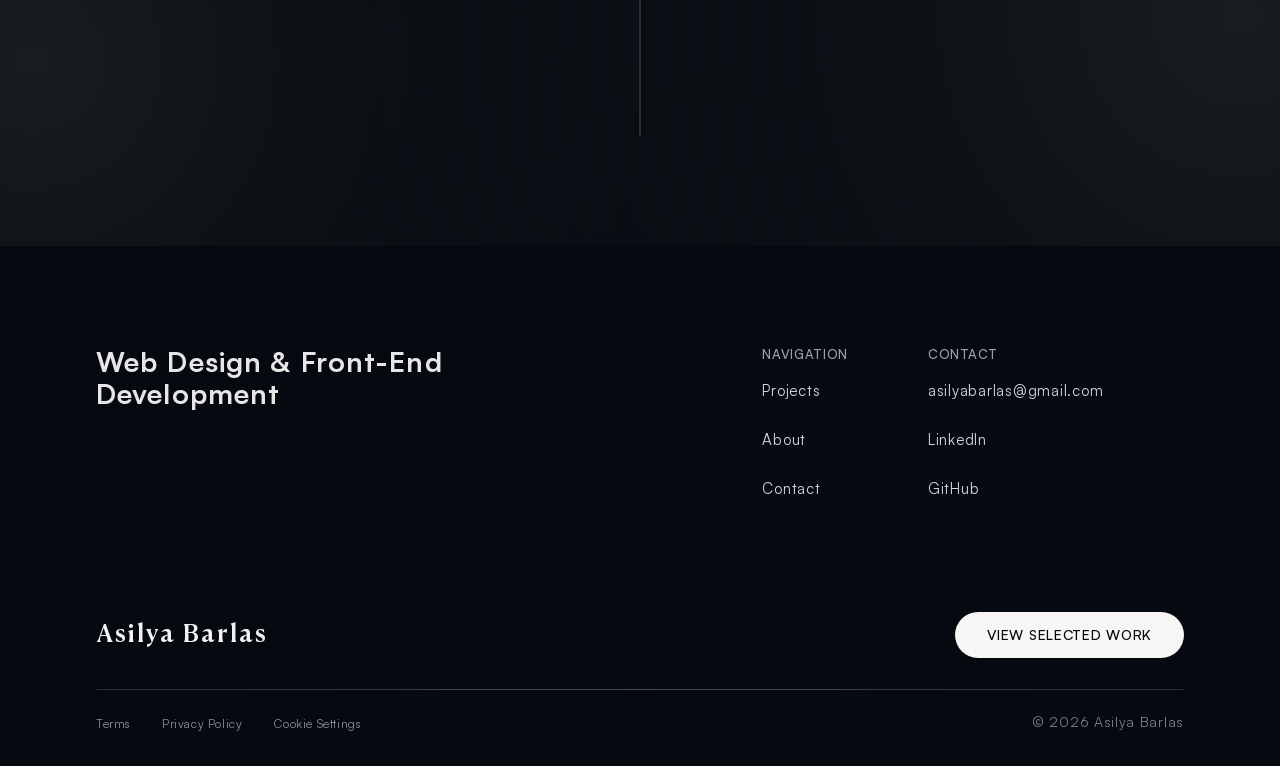
==== commit e7416867: "Update remaining site" ====
--- a/index.html
+++ b/index.html
@@ -84,7 +84,7 @@
 
   <section id="development" class="development" aria-labelledby="development-title">
     <div class="development__inner">
-      <pre class="development__code-block" data-animate="code-typing" aria-hidden="true" role="presentation"><code class="development__code" data-lang="css"><span class="development__code-line"><span class="development__code-token--selector">.hero</span> <span class="development__code-token--punct">{</span></span><span class="development__code-line">  <span class="development__code-token--property">min-height</span><span class="development__code-token--punct">:</span> <span class="development__code-token--value">100vh</span><span class="development__code-token--punct">;</span></span><span class="development__code-line">  <span class="development__code-token--property">display</span><span class="development__code-token--punct">:</span> <span class="development__code-token--value-keyword">grid</span><span class="development__code-token--punct">;</span></span><span class="development__code-line">  <span class="development__code-token--property">align-items</span><span class="development__code-token--punct">:</span> <span class="development__code-token--value-keyword">center</span><span class="development__code-token--punct">;</span></span><span class="development__code-line">  <span class="development__code-token--property">gap</span><span class="development__code-token--punct">:</span> <span class="development__code-token--value">80px</span><span class="development__code-token--punct">;</span></span><span class="development__code-line"><span class="development__code-token--punct">}</span></span><span class="development__code-line"></span><span class="development__code-line"><span class="development__code-token--selector">.hero__title</span> <span class="development__code-token--punct">{</span></span><span class="development__code-line">  <span class="development__code-token--property">font-size</span><span class="development__code-token--punct">:</span> <span class="development__code-token--value">64px</span><span class="development__code-token--punct">;</span></span><span class="development__code-line">  <span class="development__code-token--property">line-height</span><span class="development__code-token--punct">:</span> <span class="development__code-token--value">1.08</span><span class="development__code-token--punct">;</span></span><span class="development__code-line">  <span class="development__code-token--property">letter-spacing</span><span class="development__code-token--punct">:</span> <span class="development__code-token--value">-0.02em</span><span class="development__code-token--punct">;</span></span><span class="development__code-line"><span class="development__code-token--punct">}</span></span><span class="development__code-line"></span><span class="development__code-line"><span class="development__code-token--selector">.phone</span> <span class="development__code-token--punct">{</span></span><span class="development__code-line">  <span class="development__code-token--property">transform</span><span class="development__code-token--punct">:</span> <span class="development__code-token--function">translateY</span><span class="development__code-token--punct">(</span><span class="development__code-token--value">120px</span><span class="development__code-token--punct">);</span></span><span class="development__code-line">  <span class="development__code-token--property">opacity</span><span class="development__code-token--punct">:</span> <span class="development__code-token--value">0</span><span class="development__code-token--punct">;</span></span><span class="development__code-line development__code-line--hide-tablet-down">  <span class="development__code-token--property">filter</span><span class="development__code-token--punct">:</span> <span class="development__code-token--function">drop-shadow</span><span class="development__code-token--punct">(</span><span class="development__code-token--value">0</span> <span class="development__code-token--value">32px</span> <span class="development__code-token--value">80px</span> <span class="development__code-token--function">rgba</span><span class="development__code-token--punct">(</span><span class="development__code-token--value">0,0,0,0.35</span><span class="development__code-token--punct">));</span></span><span class="development__code-line"><span class="development__code-token--punct">}</span></span></code></pre>
+      <pre class="development__code-block" data-animate="code-typing" aria-hidden="true" role="presentation"><code class="development__code" data-lang="css"><span class="development__code-line"><span class="development__code-token--selector">.hero</span> <span class="development__code-token--punct">{</span></span><span class="development__code-line">  <span class="development__code-token--property">min-height</span><span class="development__code-token--punct">:</span> <span class="development__code-token--value">100vh</span><span class="development__code-token--punct">;</span></span><span class="development__code-line">  <span class="development__code-token--property">display</span><span class="development__code-token--punct">:</span> <span class="development__code-token--value-keyword">grid</span><span class="development__code-token--punct">;</span></span><span class="development__code-line">  <span class="development__code-token--property">align-items</span><span class="development__code-token--punct">:</span> <span class="development__code-token--value-keyword">center</span><span class="development__code-token--punct">;</span></span><span class="development__code-line">  <span class="development__code-token--property">gap</span><span class="development__code-token--punct">:</span> <span class="development__code-token--value">80px</span><span class="development__code-token--punct">;</span></span><span class="development__code-line"><span class="development__code-token--punct">}</span></span><span class="development__code-line"></span><span class="development__code-line"><span class="development__code-token--selector">.hero__title</span> <span class="development__code-token--punct">{</span></span><span class="development__code-line">  <span class="development__code-token--property">font-size</span><span class="development__code-token--punct">:</span> <span class="development__code-token--value">64px</span><span class="development__code-token--punct">;</span></span><span class="development__code-line">  <span class="development__code-token--property">line-height</span><span class="development__code-token--punct">:</span> <span class="development__code-token--value">1.08</span><span class="development__code-token--punct">;</span></span><span class="development__code-line">  <span class="development__code-token--property">letter-spacing</span><span class="development__code-token--punct">:</span> <span class="development__code-token--value">-0.02em</span><span class="development__code-token--punct">;</span></span><span class="development__code-line"><span class="development__code-token--punct">}</span></span><span class="development__code-line"></span><span class="development__code-line"><span class="development__code-token--selector">.phone</span> <span class="development__code-token--punct">{</span></span><span class="development__code-line">  <span class="development__code-token--property">transform</span><span class="development__code-token--punct">:</span> <span class="development__code-token--function">translateY</span><span class="development__code-token--punct">(</span><span class="development__code-token--value">120px</span><span class="development__code-token--punct">);</span></span><span class="development__code-line">  <span class="development__code-token--property">opacity</span><span class="development__code-token--punct">:</span> <span class="development__code-token--value">0</span><span class="development__code-token--punct">;</span></span><span class="development__code-line"><span class="development__code-token--punct">}</span></span></code></pre>
 
       <div class="development__content" data-animate="fade-up">
         <span class="development__label">Development</span>
@@ -307,6 +307,7 @@
   <script src="scripts/intro.js"></script>
   <script src="scripts/navigation.js"></script>
   <script src="scripts/mockup-scroll.js"></script>
+  <script src="scripts/development-code.js" defer></script>
   <script src="scripts/process-indicator.js" defer></script>
   </body>
 </html>
--- a/styles/home.css
+++ b/styles/home.css
@@ -411,7 +411,7 @@
 }
 
 /* -------------------------------------------------------------------------- */
-/* Home — Development section (layout + decorative code tokens; no motion).   */
+/* Home — Development section (layout + decorative code tokens + typing).   */
 /* -------------------------------------------------------------------------- */
 
 .development {
@@ -425,7 +425,7 @@
   box-sizing: border-box;
   display: flex;
   flex-direction: row;
-  align-items: center;
+  align-items: flex-start;
   width: 100%;
   padding-inline: var(--space-96);
   gap: var(--space-128);
@@ -493,6 +493,12 @@
   margin-top: var(--space-24);
 }
 
+@media (min-width: 1025px) {
+  .development__content {
+    margin-left: 240px;
+  }
+}
+
 /* Syntax highlighting (decorative) */
 .development__code .development__code-token--selector {
   color: #d7ba7d;
@@ -516,6 +522,44 @@
 
 .development__code .development__code-token--function {
   color: #dcdcaa;
+}
+
+.development__code-char {
+  opacity: 0;
+}
+
+.development__code-char.is-code-char-visible {
+  opacity: 1;
+}
+
+.development__code-char.is-code-char-cursor {
+  box-shadow: inset -2px 0 0 #d4d4d4;
+  animation: development-code-cursor 0.85s step-end infinite;
+}
+
+.development__code-block.is-code-typing {
+  user-select: none;
+}
+
+.development__code-block.is-code-typing-complete {
+  user-select: auto;
+}
+
+@keyframes development-code-cursor {
+  50% {
+    opacity: 0;
+  }
+}
+
+@media (prefers-reduced-motion: reduce) {
+  .development__code-char {
+    opacity: 1;
+  }
+
+  .development__code-char.is-code-char-cursor {
+    box-shadow: none;
+    animation: none;
+  }
 }
 
 @media (max-width: 1024px) {
@@ -536,10 +580,6 @@
     max-width: 422px;
     font-size: 15px;
     line-height: 24px;
-  }
-
-  .development__code-line--hide-tablet-down {
-    display: none;
   }
 
   .development .development__title {
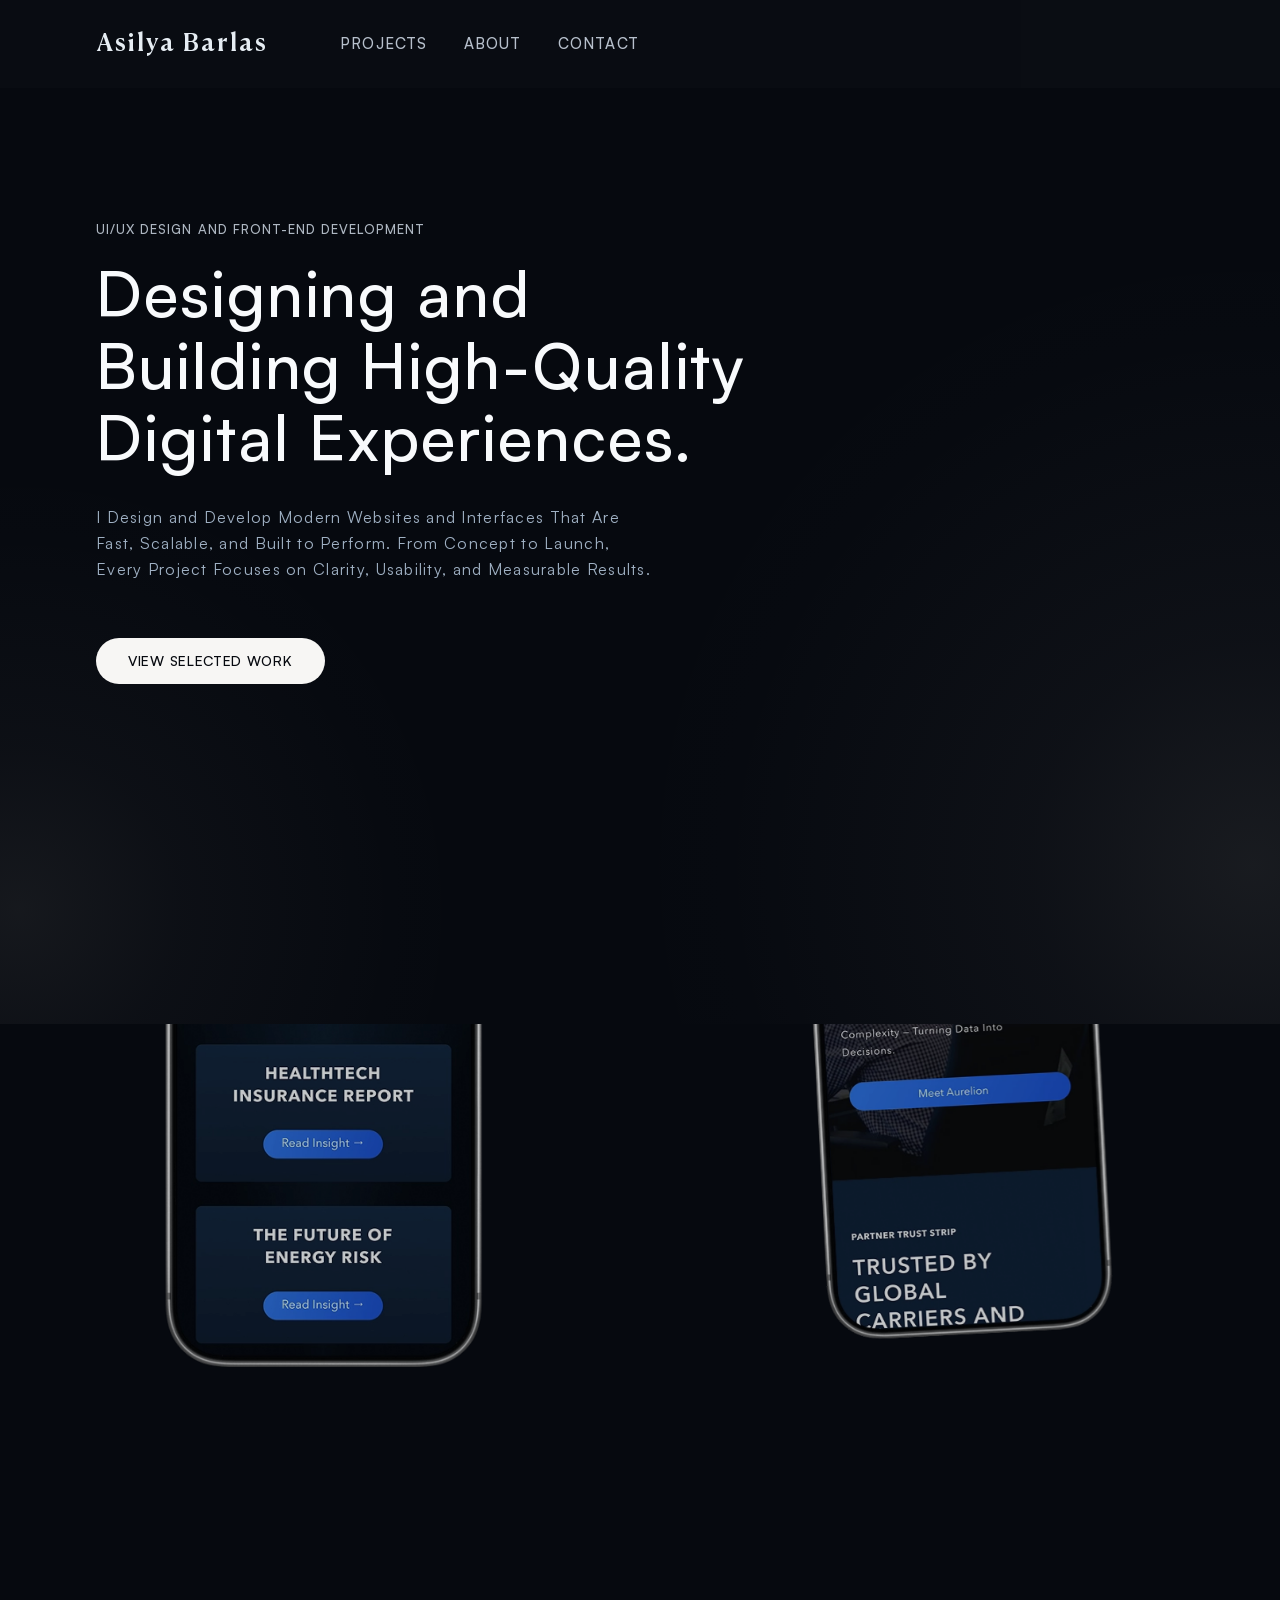
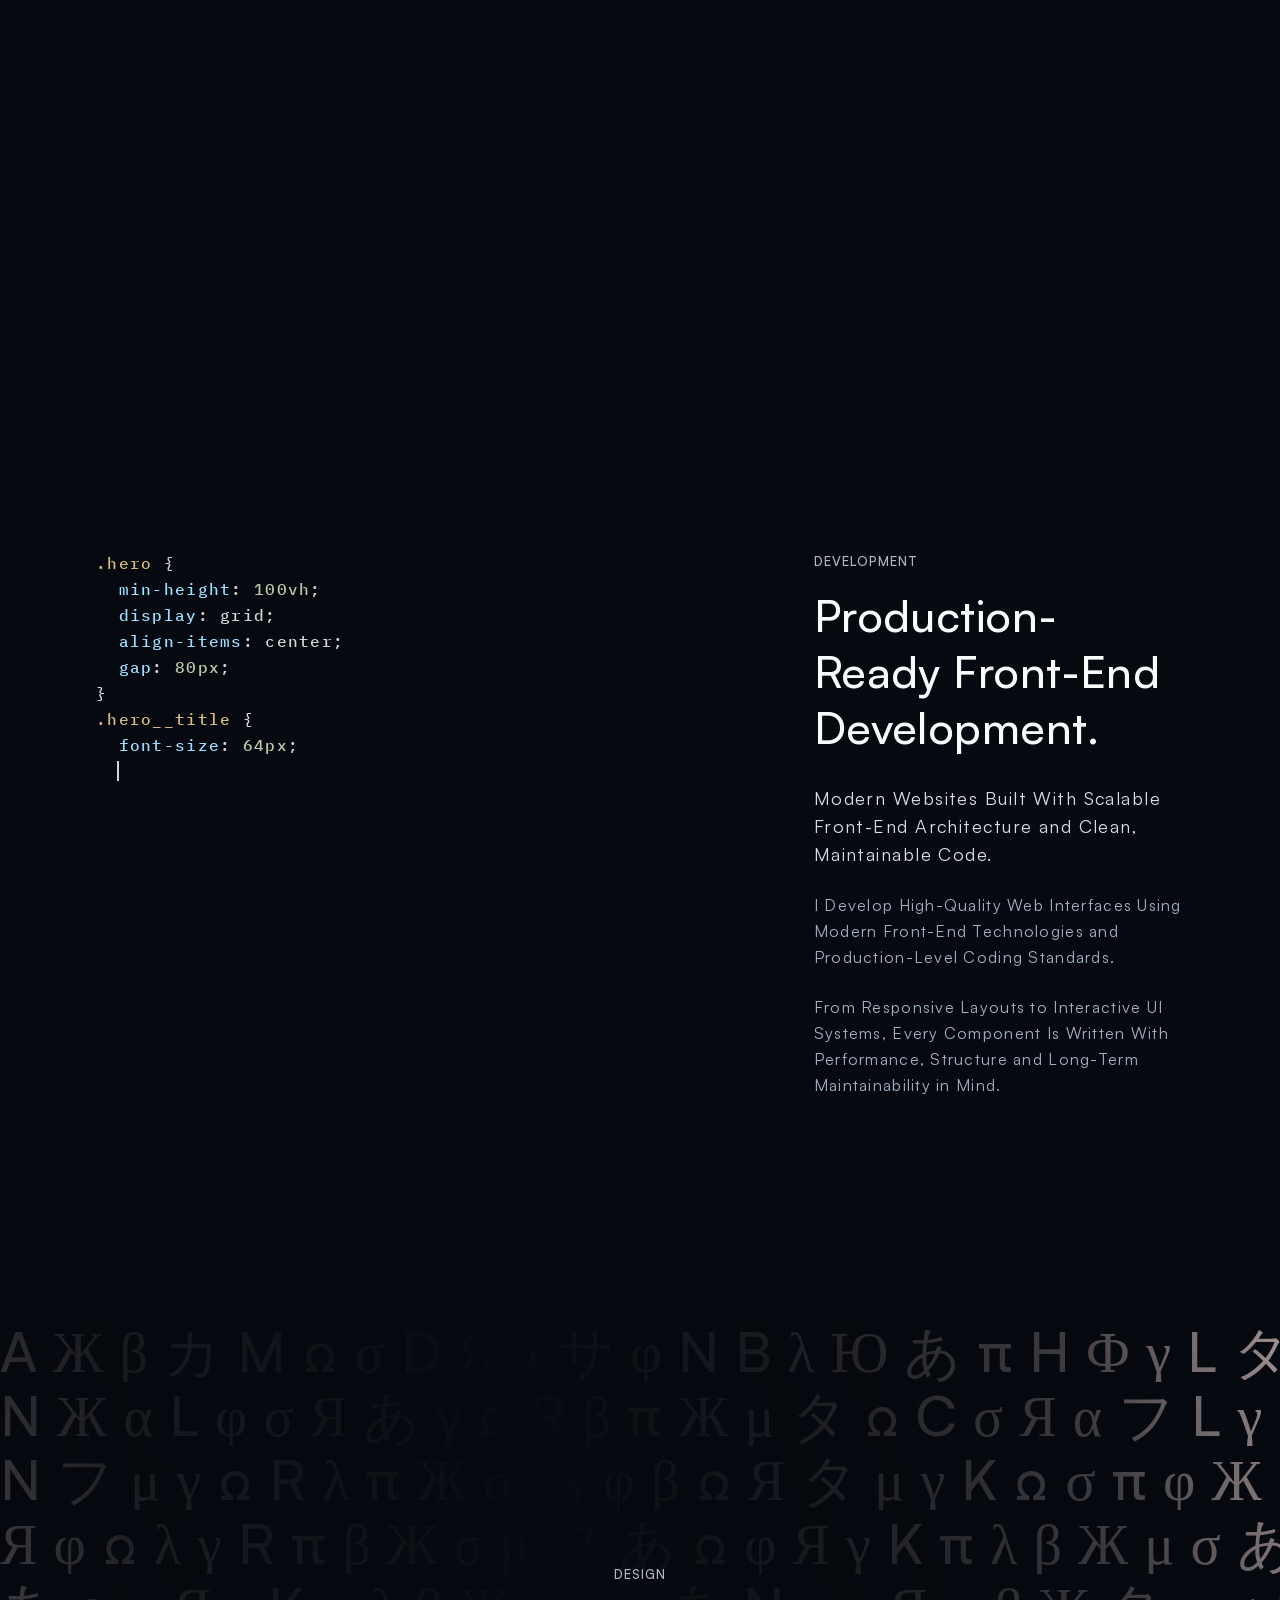
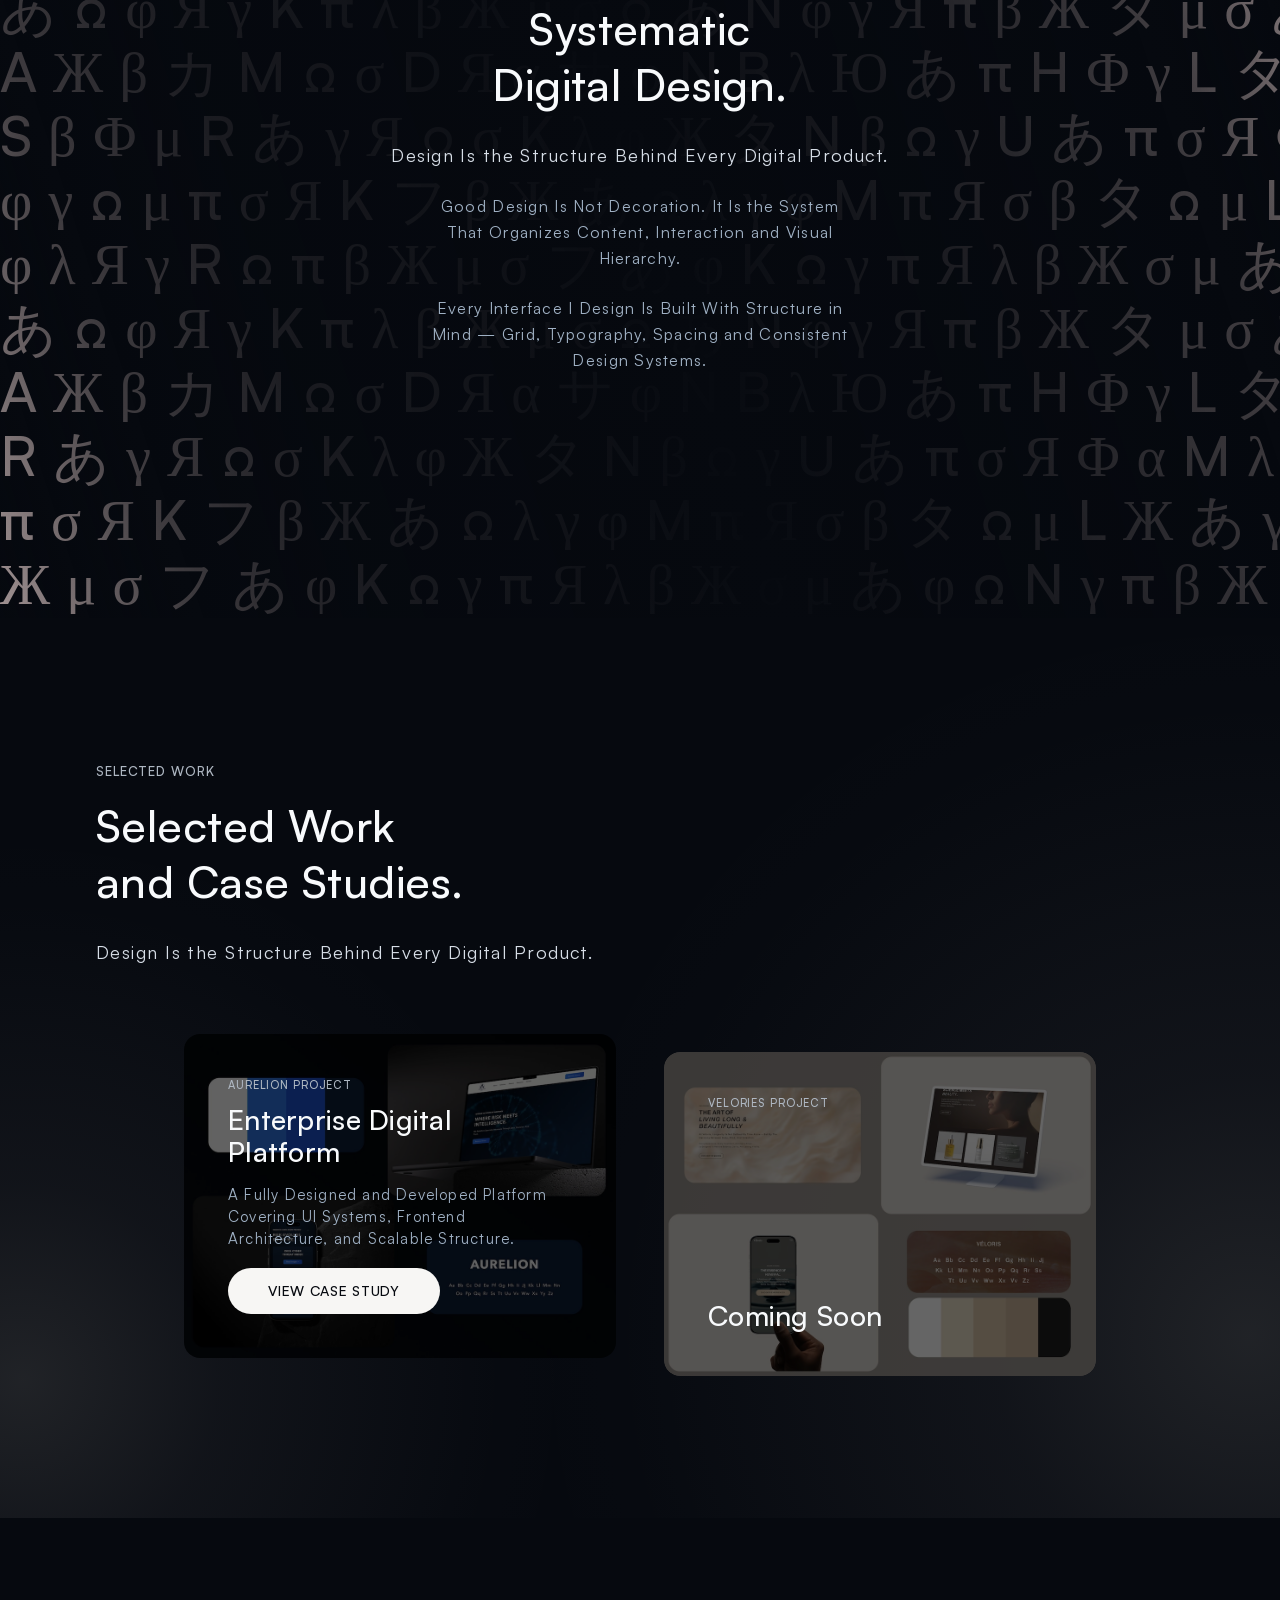
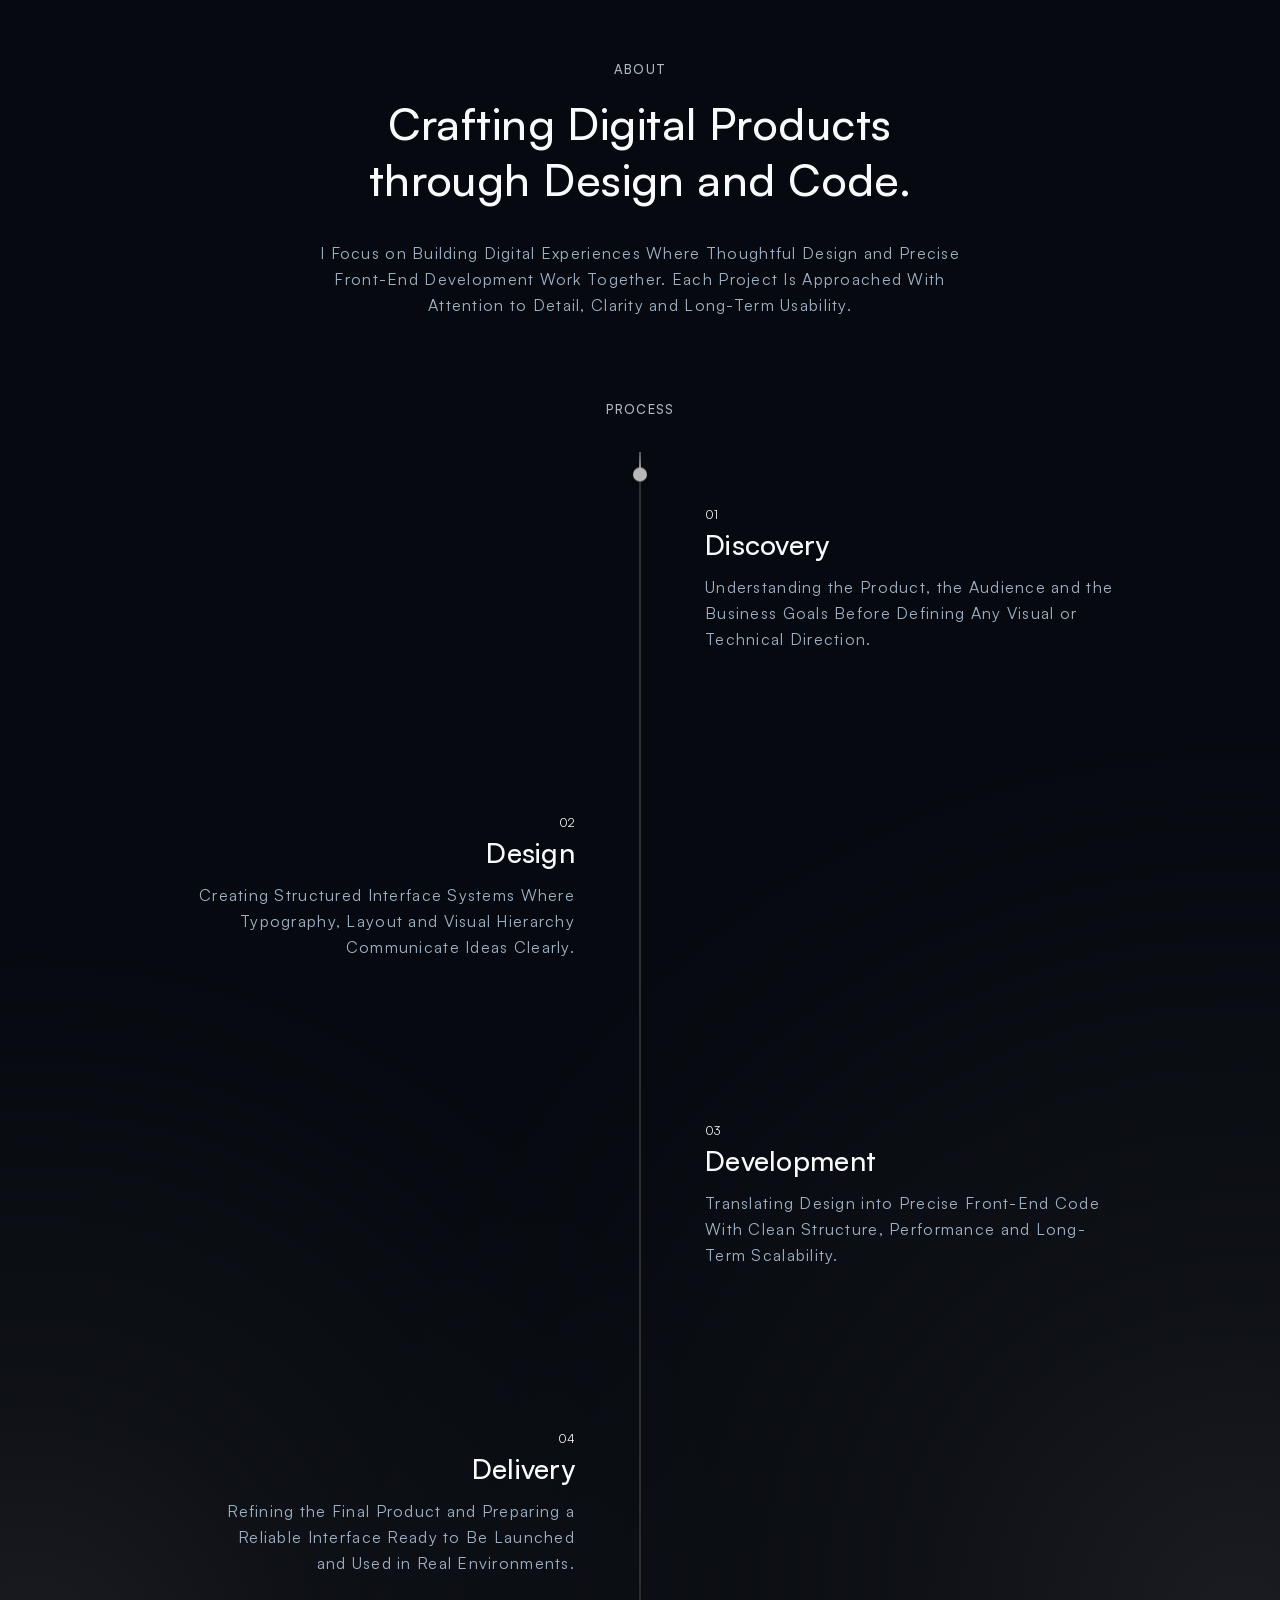
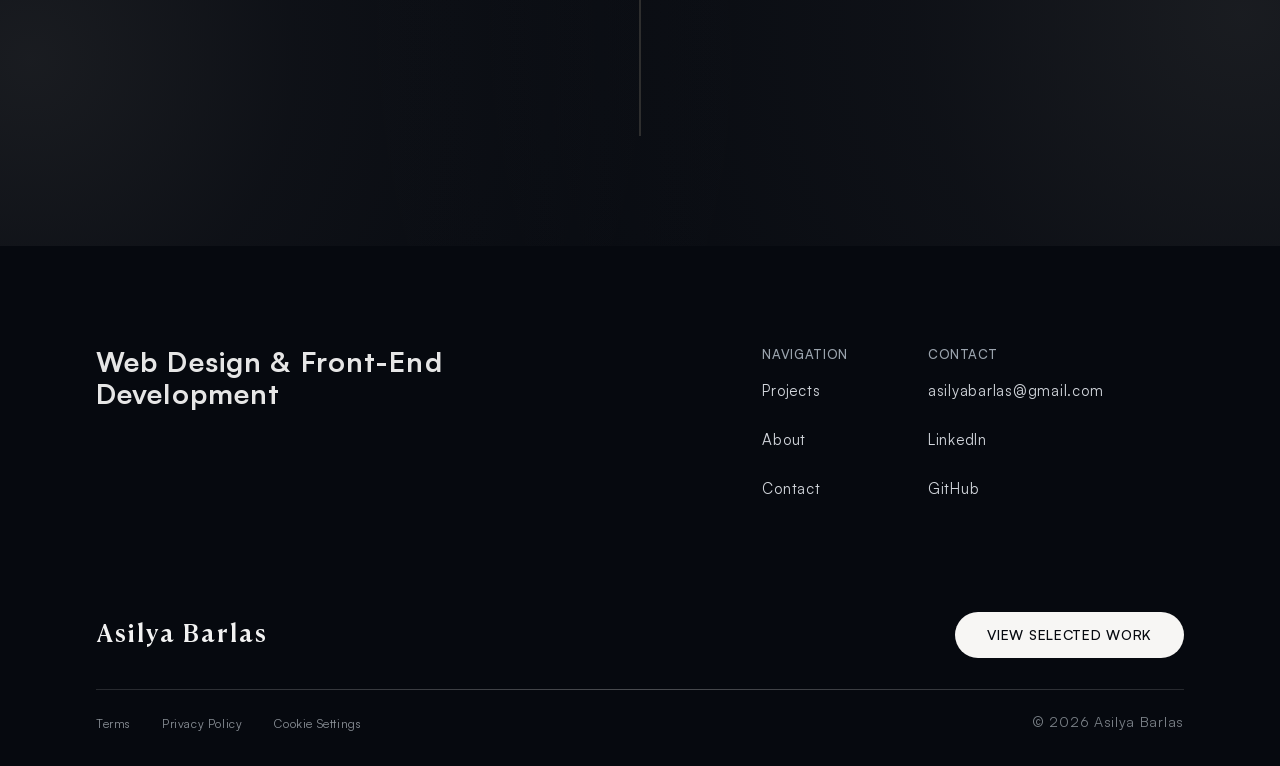
==== commit c4985c6e: "Update remaining site" ====
--- a/index.html
+++ b/index.html
@@ -308,6 +308,8 @@
   <script src="scripts/navigation.js"></script>
   <script src="scripts/mockup-scroll.js"></script>
   <script src="scripts/development-code.js" defer></script>
+  <script src="scripts/design-pattern.js" defer></script>
+  <script src="scripts/process-reveal.js" defer></script>
   <script src="scripts/process-indicator.js" defer></script>
   </body>
 </html>
--- a/styles/home.css
+++ b/styles/home.css
@@ -538,10 +538,12 @@
 }
 
 .development__code-block.is-code-typing {
+  -webkit-user-select: none;
   user-select: none;
 }
 
 .development__code-block.is-code-typing-complete {
+  -webkit-user-select: auto;
   user-select: auto;
 }
 
@@ -639,10 +641,11 @@
 }
 
 /* -------------------------------------------------------------------------- */
-/* Home — Design section (full-viewport layout, pattern + overlay; v1 no motion). */
+/* Home — Design section (pattern marquee: scroll-triggered, fixed speed).   */
 /* -------------------------------------------------------------------------- */
 
 .design {
+  --design-marquee-duration: 240s;
   --design-overlay-angle: 72deg;
   --design-o-0: 0.05;
   --design-o-12: 0.65;
@@ -688,13 +691,66 @@
   box-sizing: border-box;
   flex-shrink: 0;
   margin: 0;
+  overflow: hidden;
   font-family: var(--font-family-primary);
   font-size: 56px;
   font-weight: var(--font-weight-medium);
   line-height: 64px;
   letter-spacing: 0.01em;
+  color: #a99a9a;
+}
+
+.design__pattern-row__track {
+  display: flex;
+  width: max-content;
+  animation-play-state: paused;
+  will-change: transform;
+}
+
+.design__pattern-row__text {
+  flex-shrink: 0;
   white-space: nowrap;
-  color: #a99a9a;
+}
+
+@keyframes design-marquee-left {
+  from {
+    transform: translate3d(0, 0, 0);
+  }
+
+  to {
+    transform: translate3d(calc(-1 * var(--marquee-unit, 0px)), 0, 0);
+  }
+}
+
+@keyframes design-marquee-right {
+  from {
+    transform: translate3d(calc(-1 * var(--marquee-unit, 0px)), 0, 0);
+  }
+
+  to {
+    transform: translate3d(0, 0, 0);
+  }
+}
+
+.design.is-pattern-active
+  .design__pattern-row[data-direction="left"]
+  .design__pattern-row__track {
+  animation: design-marquee-left var(--design-marquee-duration) linear infinite;
+  animation-play-state: running;
+}
+
+.design.is-pattern-active
+  .design__pattern-row[data-direction="right"]
+  .design__pattern-row__track {
+  animation: design-marquee-right var(--design-marquee-duration) linear infinite;
+  animation-play-state: running;
+}
+
+@media (prefers-reduced-motion: reduce) {
+  .design__pattern-row__track {
+    animation: none !important;
+    transform: none;
+  }
 }
 
 .design__overlay {
@@ -1405,6 +1461,15 @@
   cursor: grab;
   touch-action: none;
   will-change: transform;
+  transition:
+    width 0.2s ease,
+    height 0.2s ease;
+}
+
+.process__indicator:hover,
+.process__indicator:active {
+  width: calc(var(--process-indicator-size) + 3px);
+  height: calc(var(--process-indicator-size) + 3px);
 }
 
 .process__indicator:active {
@@ -1435,6 +1500,28 @@
 .process__item {
   box-sizing: border-box;
   min-width: 0;
+}
+
+.process__item[data-animate="process-item"] {
+  opacity: 0;
+  transition: opacity 0.7s ease;
+}
+
+.process__item[data-animate="process-item"].is-process-visible {
+  opacity: 1;
+  transition: opacity 0.7s ease 0.2s;
+}
+
+@media (prefers-reduced-motion: reduce) {
+  .process__item[data-animate="process-item"] {
+    opacity: 1;
+    transition: none;
+  }
+
+  .process__indicator,
+  .process__rail-indicator {
+    transition: none;
+  }
 }
 
 .process__item--left {
@@ -1673,6 +1760,15 @@
   cursor: grab;
   touch-action: none;
   will-change: transform;
+  transition:
+    width 0.2s ease,
+    height 0.2s ease;
+}
+
+.process__rail-indicator:hover,
+.process__rail-indicator:active {
+  width: calc(var(--process-indicator-size) + 3px);
+  height: calc(var(--process-indicator-size) + 3px);
 }
 
 .process__rail-indicator:active {
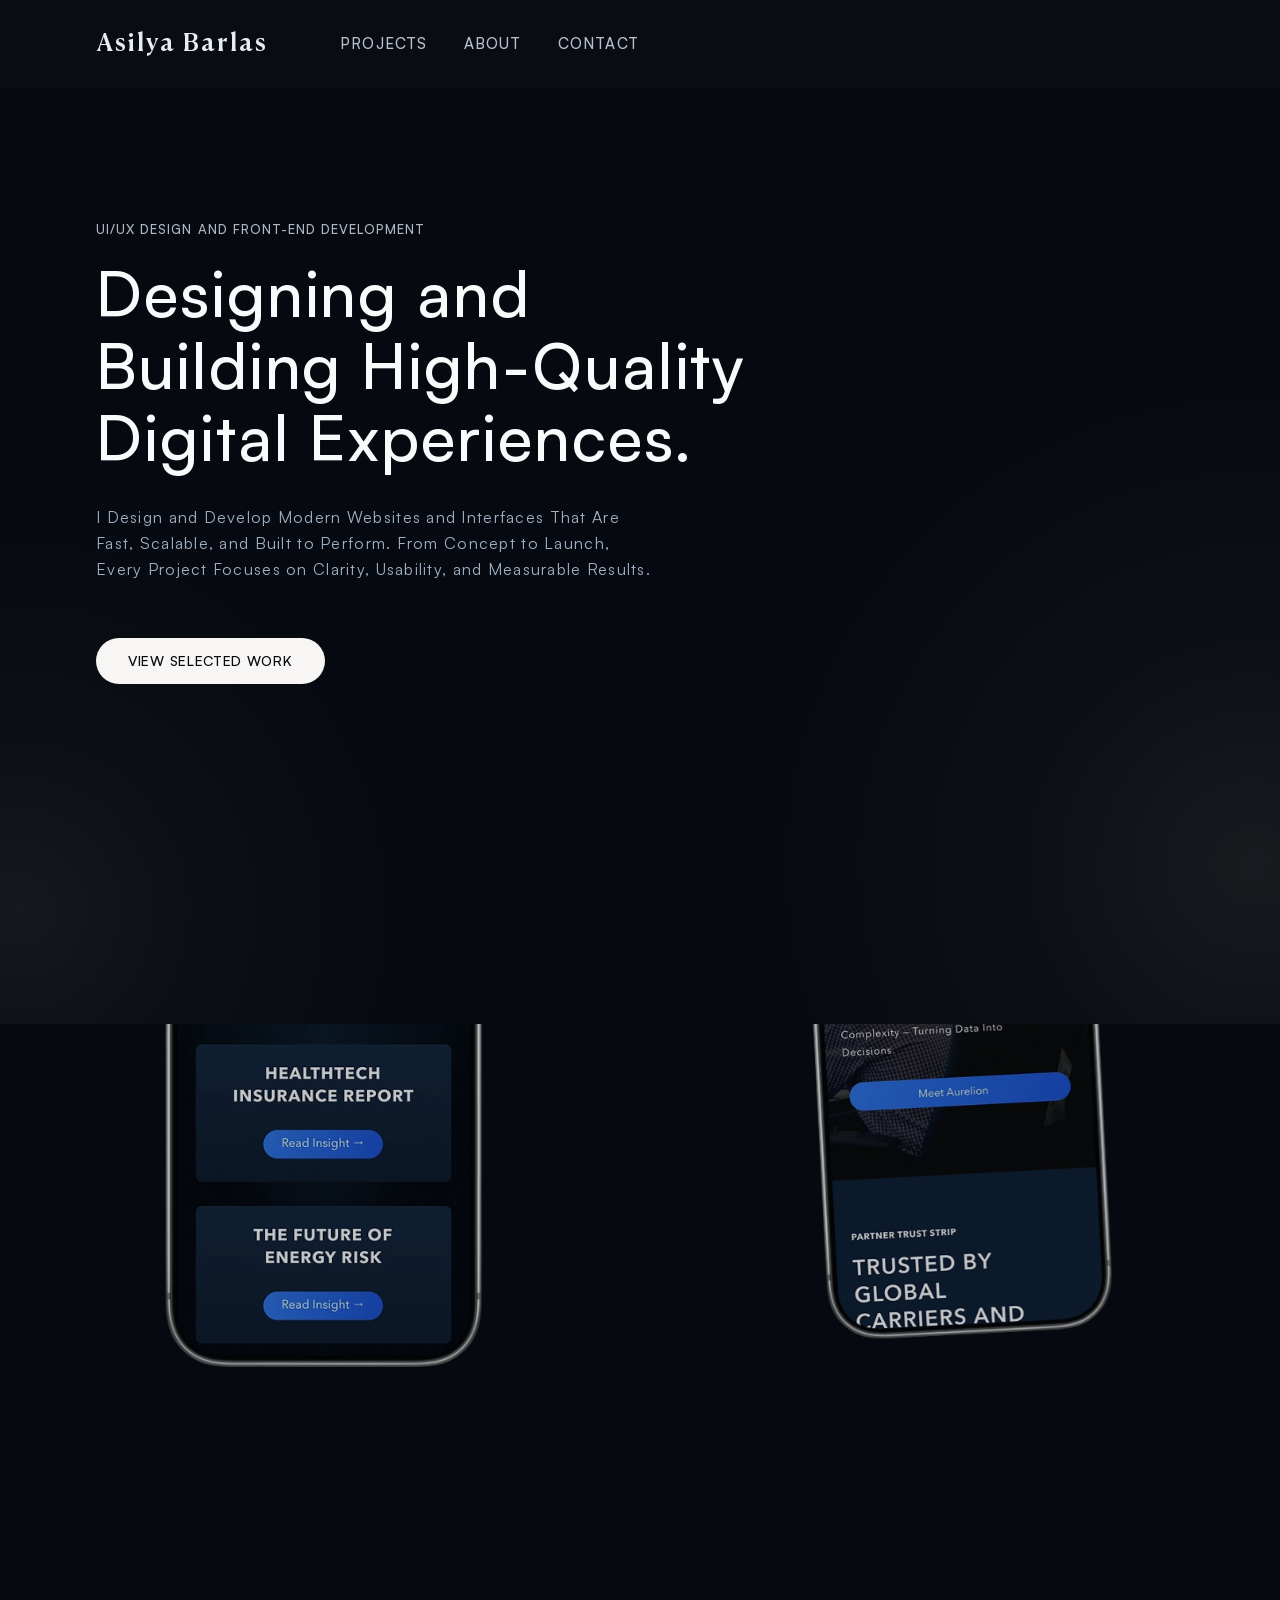
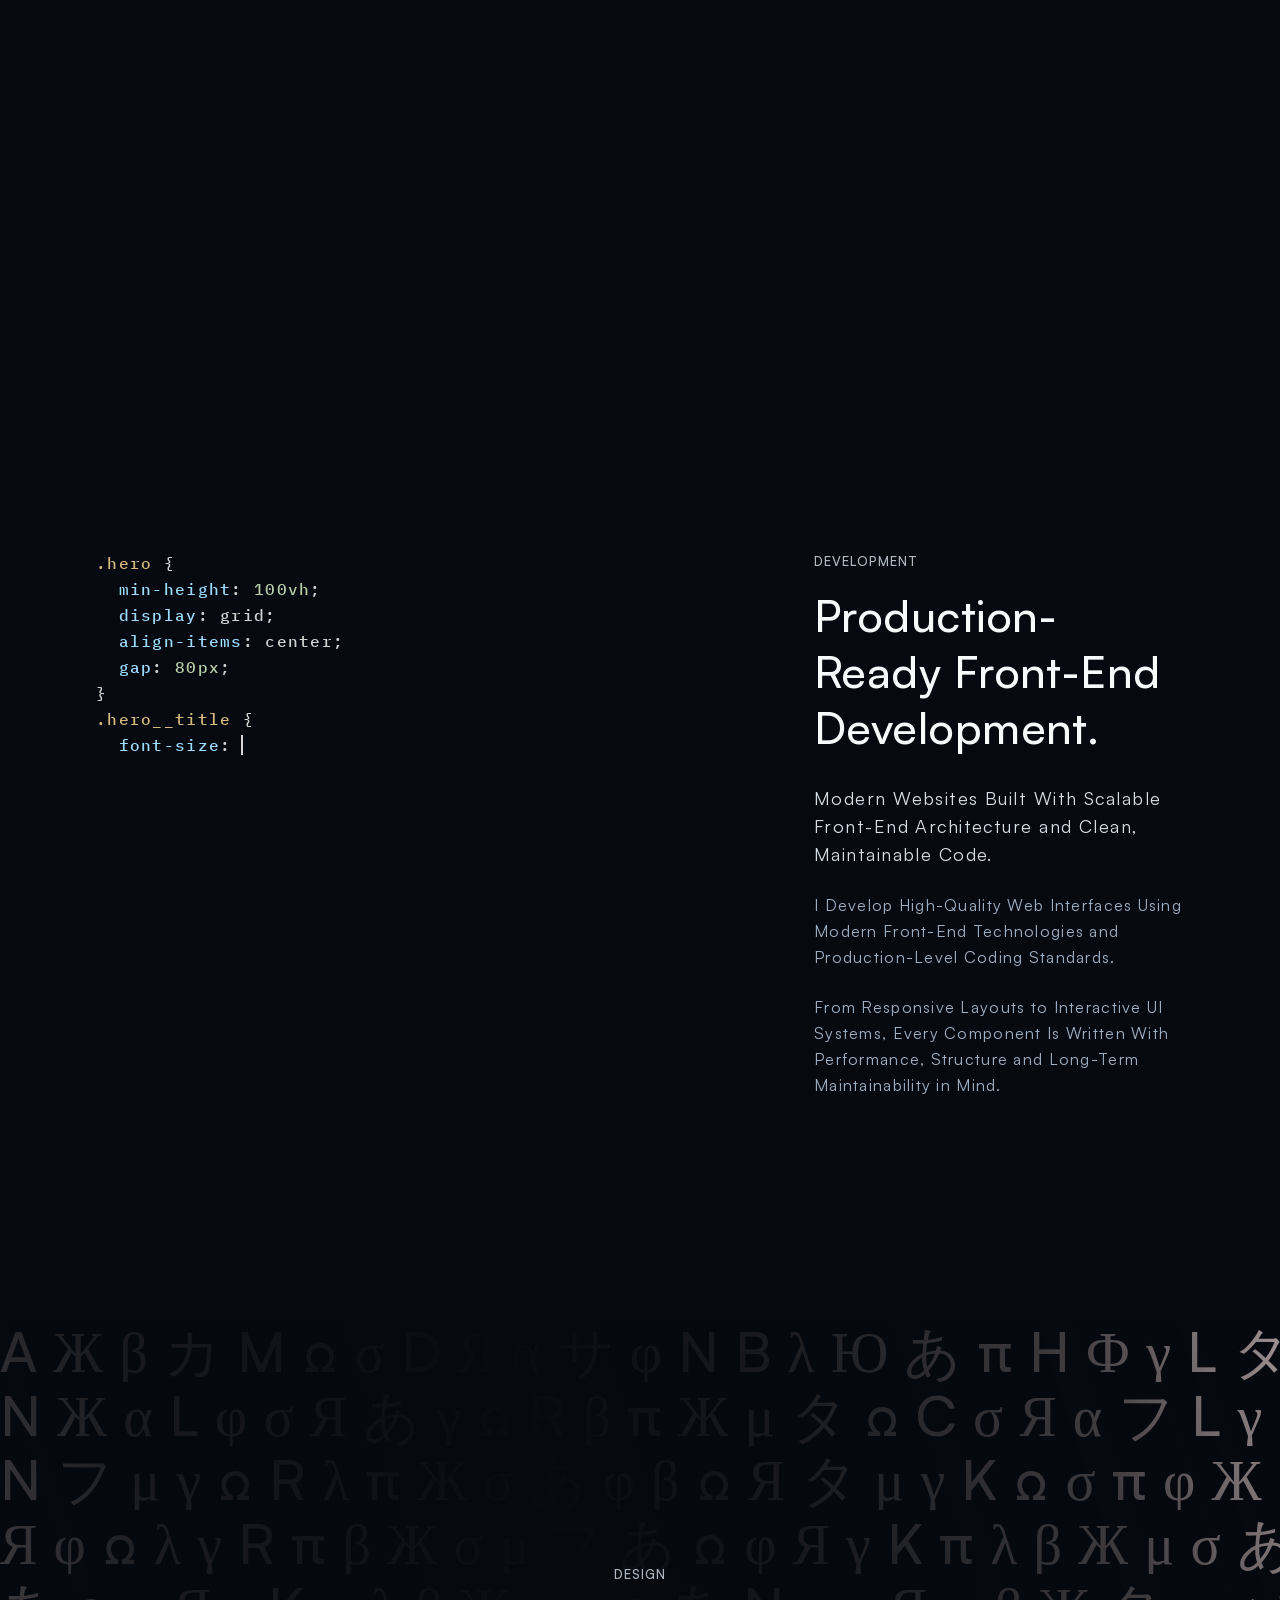
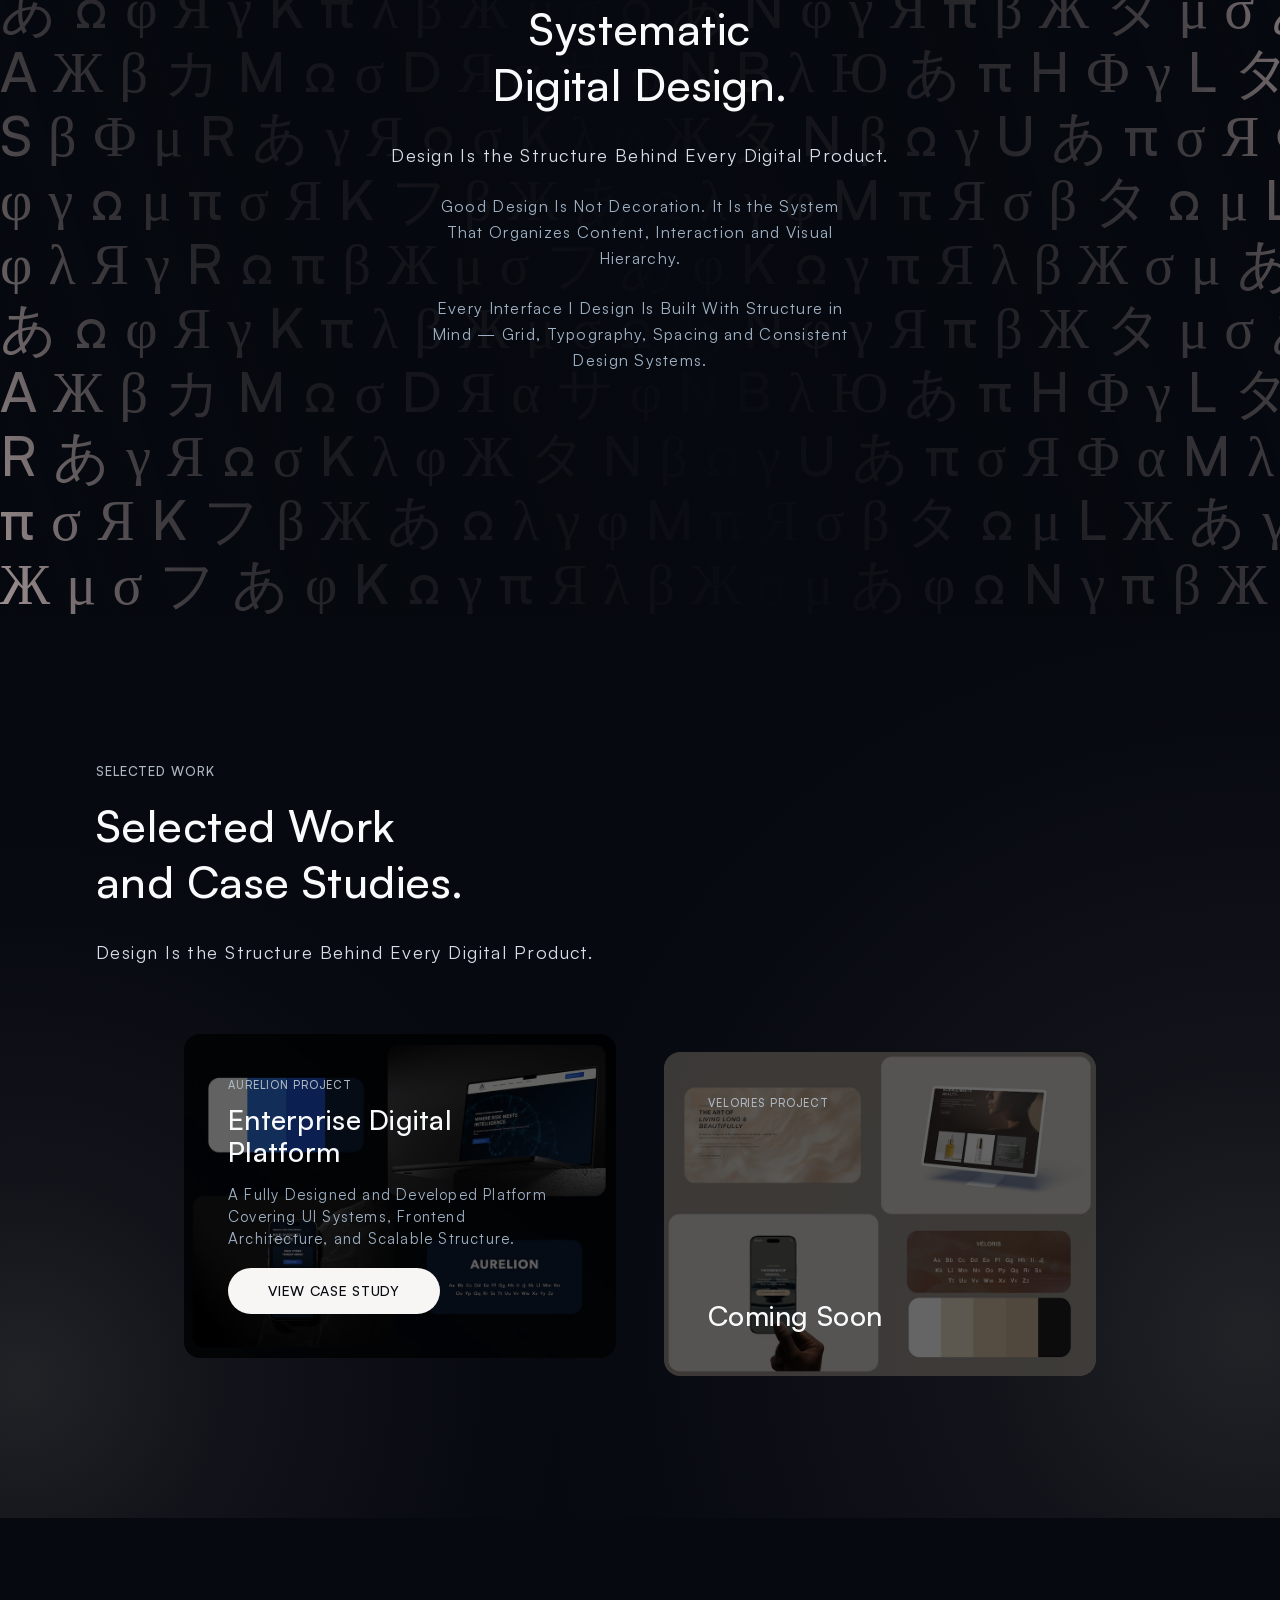
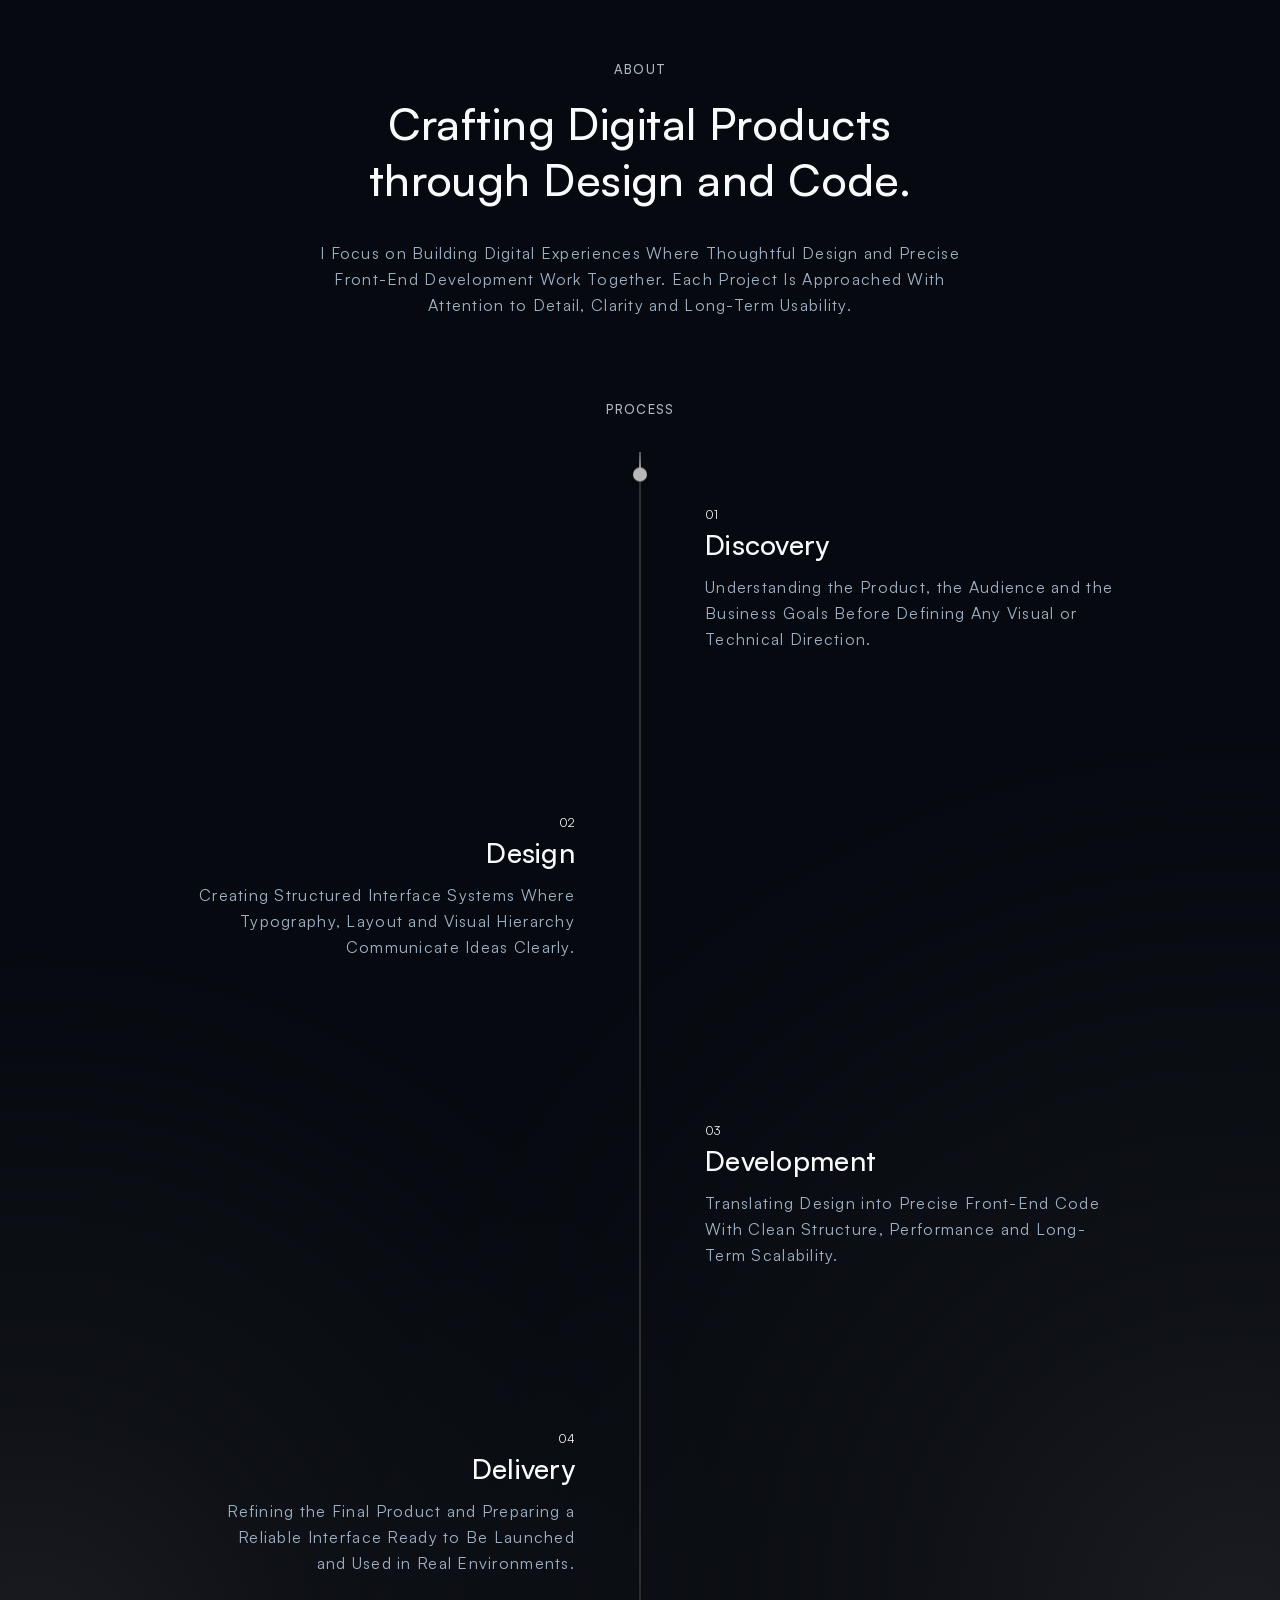
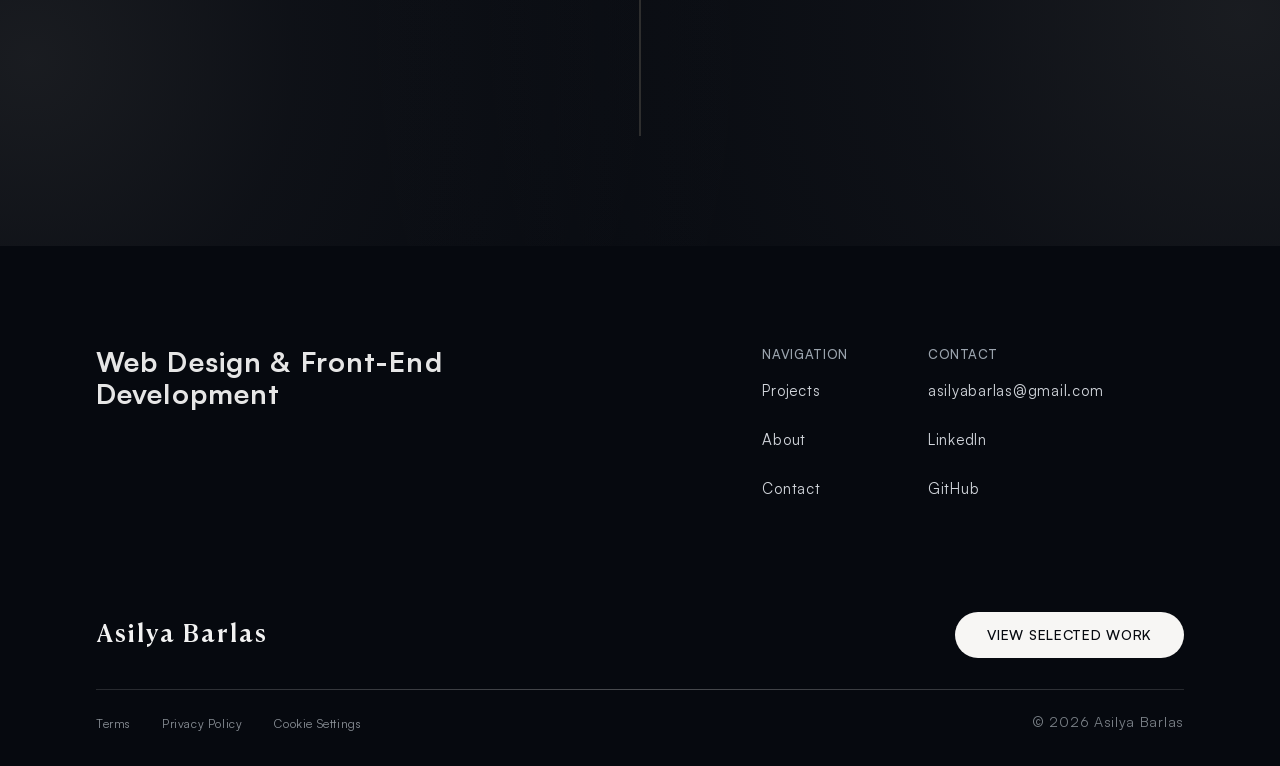
==== commit da4f37bc: "Update remaining site" ====
--- a/index.html
+++ b/index.html
@@ -4,6 +4,13 @@
     <meta charset="UTF-8" />
     <meta name="viewport" content="width=device-width, initial-scale=1.0" />
     <title>Asilya Barlas</title>
+    <link
+      rel="preload"
+      href="assets/fonts/ibmflexmono/IBMPlexMono-Medium.woff2"
+      as="font"
+      type="font/woff2"
+      crossorigin
+    />
     <link rel="stylesheet" href="styles/reset.css" />
     <link rel="stylesheet" href="styles/variables.css" />
     <link rel="stylesheet" href="styles/base.css" />
@@ -18,7 +25,9 @@
   <div class="site-intro__glow site-intro__glow--top-right" aria-hidden="true"></div>
   <div class="site-intro__glow site-intro__glow--bottom-left" aria-hidden="true"></div>
   <div class="site-intro__brand">
-    <p class="site-intro__logo">Asilya Barlas</p>
+    <p class="site-intro__logo">
+      <span class="site-intro__name">"asilya barlas"</span><span class="site-intro__divider" aria-hidden="true"> |</span>
+    </p>
     <span class="site-intro__spark site-intro__spark--large" aria-hidden="true"></span>
     <span class="site-intro__spark site-intro__spark--small" aria-hidden="true"></span>
   </div>
--- a/styles/components.css
+++ b/styles/components.css
@@ -30,11 +30,8 @@
   isolation: isolate;
   cursor: pointer;
   transition:
-    color var(--transition-normal) var(--easing-premium),
-    border-color var(--transition-normal) var(--easing-premium),
-    box-shadow var(--transition-normal) var(--easing-premium),
-    transform var(--transition-fast) var(--easing-premium),
-    filter var(--transition-fast) var(--easing-premium);
+    transform 400ms var(--easing-premium),
+    opacity 400ms var(--easing-premium);
 }
 
 .cta::before,
@@ -134,7 +131,7 @@
 .not-found__cta:hover::before,
 .selected-work__card-cta:hover::before,
 .live-experience-section__cta:hover::before {
-  opacity: 0.75;
+  opacity: 0.88;
   transform: translateX(0);
 }
 
@@ -145,7 +142,7 @@
 }
 
 .cta--secondary:hover::before {
-  opacity: 0.72;
+  opacity: 0.82;
   transform: translateX(0);
 }
 
@@ -201,6 +198,29 @@
   100% {
     opacity: 0;
     transform: translateX(410%) skewX(-18deg);
+  }
+}
+
+@media (hover: hover) and (pointer: fine) {
+  .cta--primary:hover:not(:active),
+  .hero__cta:hover:not(:active),
+  .site-footer__cta:hover:not(:active),
+  .not-found__cta:hover:not(:active),
+  .selected-work__card-cta:hover:not(:active),
+  .live-experience-section__cta:hover:not(:active),
+  .cta--secondary:hover:not(:active) {
+    transform: scale(1.018);
+  }
+}
+
+@media (prefers-reduced-motion: reduce) {
+  .cta:hover:not(:active),
+  .hero__cta:hover:not(:active),
+  .site-footer__cta:hover:not(:active),
+  .not-found__cta:hover:not(:active),
+  .selected-work__card-cta:hover:not(:active),
+  .live-experience-section__cta:hover:not(:active) {
+    transform: none;
   }
 }
 
--- a/styles/home.css
+++ b/styles/home.css
@@ -49,7 +49,7 @@
   --hero-glow-r: min(calc(48vmin + 230px), 870px);
   width: max(min(98vw, 1480px), calc(2 * var(--hero-glow-r)));
   height: max(min(92vh, 980px), calc(2 * var(--hero-glow-r)));
-  opacity: 0.6;
+  opacity: 0;
   background-image: radial-gradient(
     circle var(--hero-glow-r) at 98% 88%,
     rgba(246, 241, 231, 0.13) 0%,
@@ -60,6 +60,27 @@
   );
   background-size: calc(2 * var(--hero-glow-r)) calc(2 * var(--hero-glow-r));
   background-position: right bottom;
+}
+
+.home-hero.is-glow-visible::after {
+  animation: hero-glow-right-in 1.3s var(--easing-premium) forwards;
+}
+
+@keyframes hero-glow-right-in {
+  from {
+    opacity: 0;
+  }
+
+  to {
+    opacity: 0.6;
+  }
+}
+
+@media (prefers-reduced-motion: reduce) {
+  .home-hero.is-glow-visible::after {
+    animation: none;
+    opacity: 0.6;
+  }
 }
 
 .home-hero > * {
@@ -1033,6 +1054,9 @@
   display: grid;
   grid-template-columns: 1fr;
   grid-template-rows: 1fr;
+  transform: translate3d(0, 0, 0) scale(1);
+  transform-origin: center center;
+  transition: transform 450ms var(--easing-premium);
 }
 
 .selected-work__media {
@@ -1064,6 +1088,23 @@
   background-color: rgba(0, 0, 0, 0.6);
   pointer-events: none;
   opacity: 1;
+}
+
+@media (hover: hover) and (pointer: fine) {
+  .selected-work__card:not(.selected-work__card--coming-soon):hover
+    .selected-work__card-visual {
+    transform: translate3d(0, -4px, 0) scale(1.012);
+  }
+}
+
+@media (prefers-reduced-motion: reduce) {
+  .selected-work__card-visual {
+    transition: none;
+  }
+
+  .selected-work__card:hover .selected-work__card-visual {
+    transform: none;
+  }
 }
 
 .selected-work__coming-soon {
--- a/styles/intro.css
+++ b/styles/intro.css
@@ -16,8 +16,9 @@
   background-color: var(--background-primary);
   opacity: 1;
   visibility: visible;
-  pointer-events: auto;
-  transition: opacity 600ms var(--easing-premium);
+  pointer-events: none;
+  transition: opacity 500ms var(--easing-premium);
+  --intro-spark-duration: 1200ms;
 }
 
 .site-intro.is-fading {
@@ -35,9 +36,51 @@
   pointer-events: none;
   --intro-glow-rx: calc(min(calc(48vmin + 130px), 770px) * 0.85 + 700px);
   --intro-glow-ry: calc(var(--intro-glow-rx) * 0.58);
+  --intro-glow-duration: 1200ms;
   width: calc(2 * var(--intro-glow-rx));
   height: calc(2 * var(--intro-glow-ry));
   background-repeat: no-repeat;
+  backface-visibility: hidden;
+}
+
+@keyframes intro-glow-top-right-ccw {
+  0% {
+    transform: translate3d(14%, -10%, 0);
+  }
+
+  50% {
+    transform: translate3d(8%, -8%, 0);
+  }
+
+  100% {
+    transform: translate3d(2%, -6%, 0);
+  }
+}
+
+@keyframes intro-glow-bottom-left-ccw {
+  0% {
+    transform: translate3d(-14%, 10%, 0);
+  }
+
+  50% {
+    transform: translate3d(-8%, 8%, 0);
+  }
+
+  100% {
+    transform: translate3d(-2%, 6%, 0);
+  }
+}
+
+.site-intro:not(.is-hidden) .site-intro__glow {
+  will-change: transform;
+}
+
+.site-intro:not(.is-hidden) .site-intro__glow--top-right {
+  animation: intro-glow-top-right-ccw var(--intro-glow-duration) ease-in-out forwards;
+}
+
+.site-intro:not(.is-hidden) .site-intro__glow--bottom-left {
+  animation: intro-glow-bottom-left-ccw var(--intro-glow-duration) ease-in-out forwards;
 }
 
 .site-intro__glow--top-right {
@@ -53,7 +96,6 @@
     rgba(207, 198, 187, 0) 97%
   );
   background-position: right top;
-  transform: translate(14%, -10%);
 }
 
 .site-intro__glow--bottom-left {
@@ -69,7 +111,6 @@
     rgba(207, 198, 187, 0) 97%
   );
   background-position: left bottom;
-  transform: translate(-14%, 10%);
 }
 
 .site-intro__brand {
@@ -80,21 +121,43 @@
 
 .site-intro__logo {
   margin: 0;
-  font-family: var(--font-family-logo);
-  font-size: 56px;
-  line-height: 64px;
+  font-family: var(--font-family-mono);
+  font-size: 40px;
+  line-height: 48px;
   font-weight: var(--font-weight-medium);
   letter-spacing: 0.08em;
-  color: #f2f5f9;
   text-align: center;
   white-space: nowrap;
+  visibility: hidden;
+}
+
+.site-intro.is-font-ready .site-intro__logo {
+  visibility: visible;
+}
+
+.site-intro__name {
+  color: #e9eef6;
+}
+
+.site-intro__divider {
+  letter-spacing: 0;
+  color: #16f2a5;
+  opacity: 1;
+}
+
+.site-intro.is-font-ready .site-intro__divider {
+  transition: opacity 200ms ease-out;
+}
+
+.site-intro.is-divider-hidden .site-intro__divider {
+  opacity: 0;
 }
 
 .site-intro__spark {
   position: absolute;
   border-radius: 50%;
   pointer-events: none;
-  opacity: 0.15;
+  opacity: 0;
   background: radial-gradient(
     circle,
     rgba(246, 241, 231, 0.85) 0%,
@@ -103,6 +166,24 @@
   );
 }
 
+@keyframes intro-spark-fade-in {
+  from {
+    opacity: 0;
+  }
+
+  to {
+    opacity: 0.15;
+  }
+}
+
+.site-intro:not(.is-hidden) .site-intro__spark {
+  animation: intro-spark-fade-in var(--intro-spark-duration) ease-in-out forwards;
+}
+
+.site-intro:not(.is-hidden) .site-intro__spark--small {
+  animation-delay: 150ms;
+}
+
 .site-intro__spark--large {
   top: -250px;
   right: -320px;
@@ -119,8 +200,8 @@
 
 @media (max-width: 1024px) {
   .site-intro__logo {
-    font-size: 44px;
-    line-height: 56px;
+    font-size: 32px;
+    line-height: 40px;
   }
 
   .site-intro__spark--large {
@@ -137,19 +218,39 @@
     height: 15px;
   }
 
-  .site-intro__glow--top-right {
-    transform: translate(10%, -8%);
-  }
-
-  .site-intro__glow--bottom-left {
-    transform: translate(-10%, 8%);
+  @keyframes intro-glow-top-right-ccw {
+    0% {
+      transform: translate3d(10%, -8%, 0);
+    }
+
+    50% {
+      transform: translate3d(6%, -6%, 0);
+    }
+
+    100% {
+      transform: translate3d(2%, -5%, 0);
+    }
+  }
+
+  @keyframes intro-glow-bottom-left-ccw {
+    0% {
+      transform: translate3d(-10%, 8%, 0);
+    }
+
+    50% {
+      transform: translate3d(-6%, 6%, 0);
+    }
+
+    100% {
+      transform: translate3d(-2%, 5%, 0);
+    }
   }
 }
 
 @media (max-width: 640px) {
   .site-intro__logo {
-    font-size: 36px;
-    line-height: 44px;
+    font-size: 24px;
+    line-height: 32px;
   }
 
   .site-intro__spark--large {
@@ -166,3 +267,37 @@
     height: 15px;
   }
 }
+
+@media (prefers-reduced-motion: reduce) {
+  .site-intro:not(.is-hidden) .site-intro__glow--top-right,
+  .site-intro:not(.is-hidden) .site-intro__glow--bottom-left {
+    animation: none;
+  }
+
+  .site-intro:not(.is-hidden) .site-intro__spark {
+    animation: none;
+    opacity: 0.15;
+  }
+
+  .site-intro.is-divider-hidden .site-intro__divider {
+    opacity: 0;
+  }
+
+  .site-intro__glow--top-right {
+    transform: translate3d(14%, -10%, 0);
+  }
+
+  .site-intro__glow--bottom-left {
+    transform: translate3d(-14%, 10%, 0);
+  }
+}
+
+@media (prefers-reduced-motion: reduce) and (max-width: 1024px) {
+  .site-intro__glow--top-right {
+    transform: translate3d(10%, -8%, 0);
+  }
+
+  .site-intro__glow--bottom-left {
+    transform: translate3d(-10%, 8%, 0);
+  }
+}
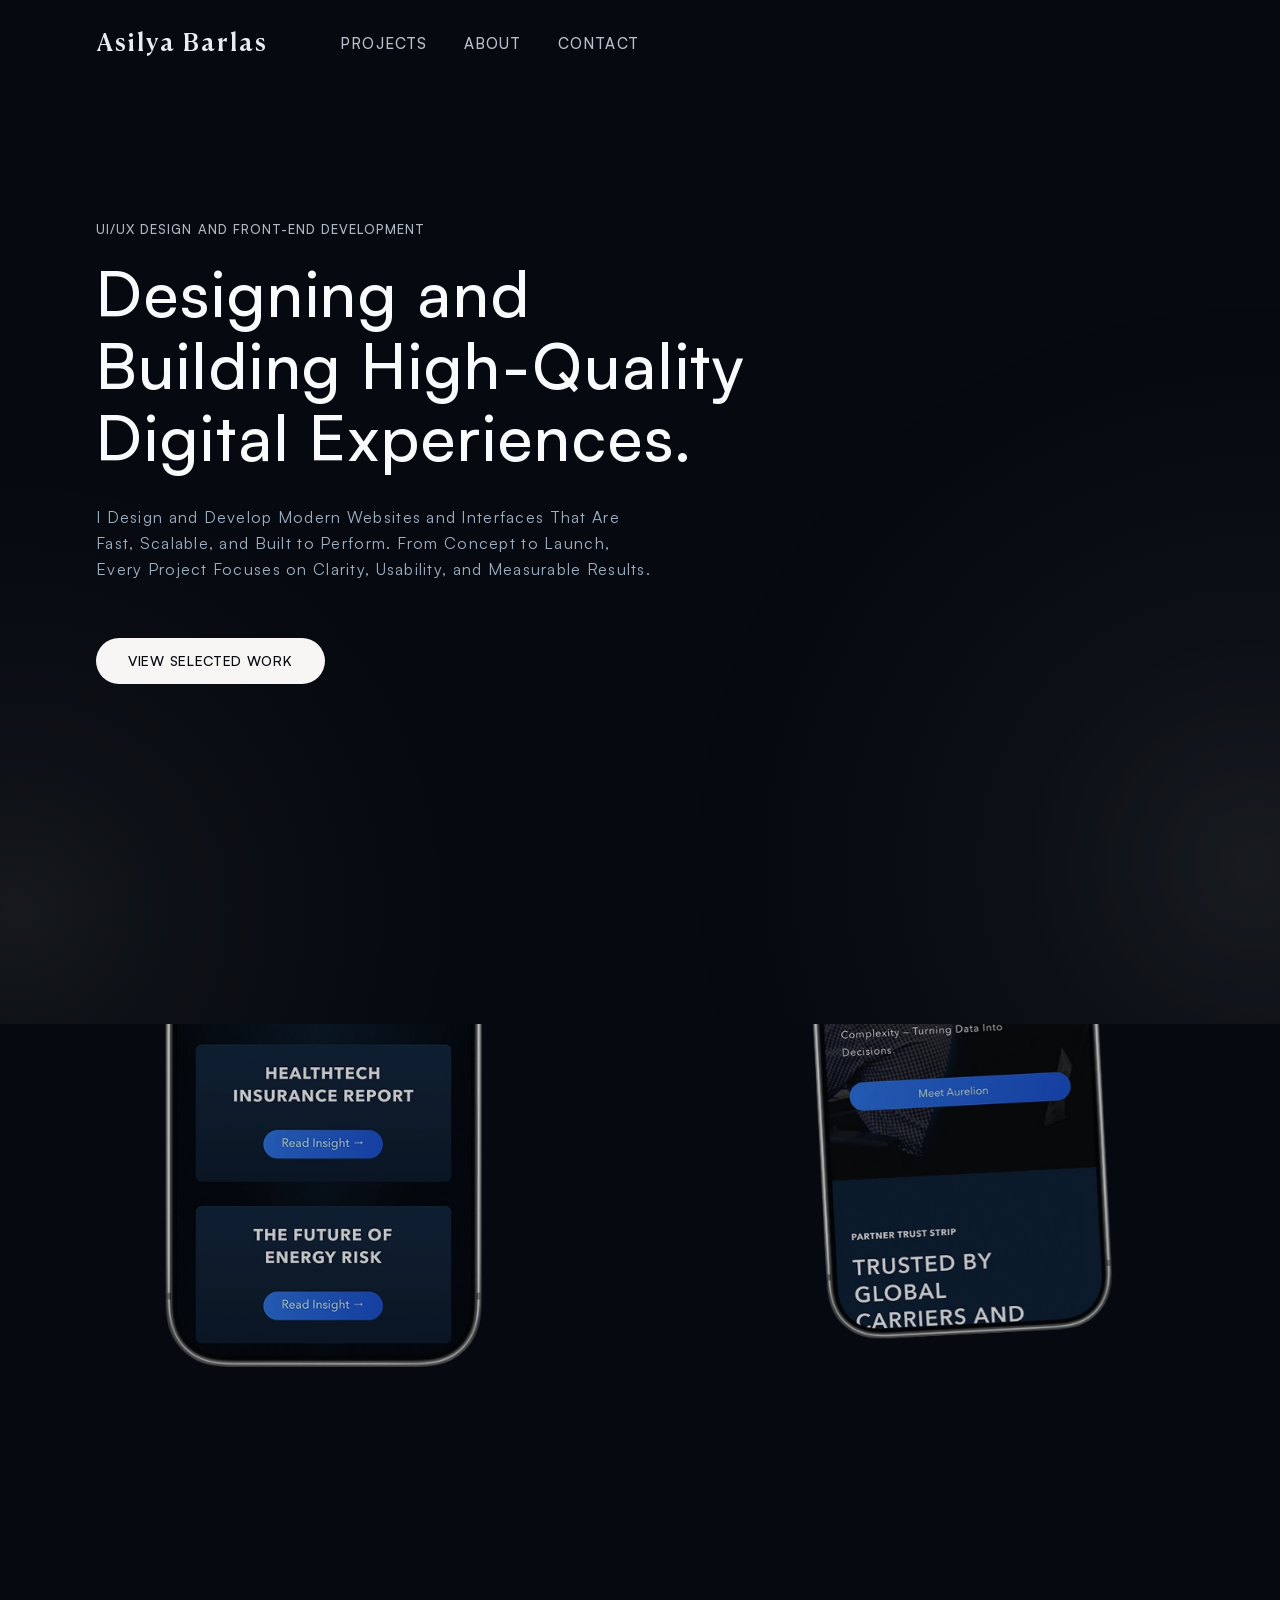
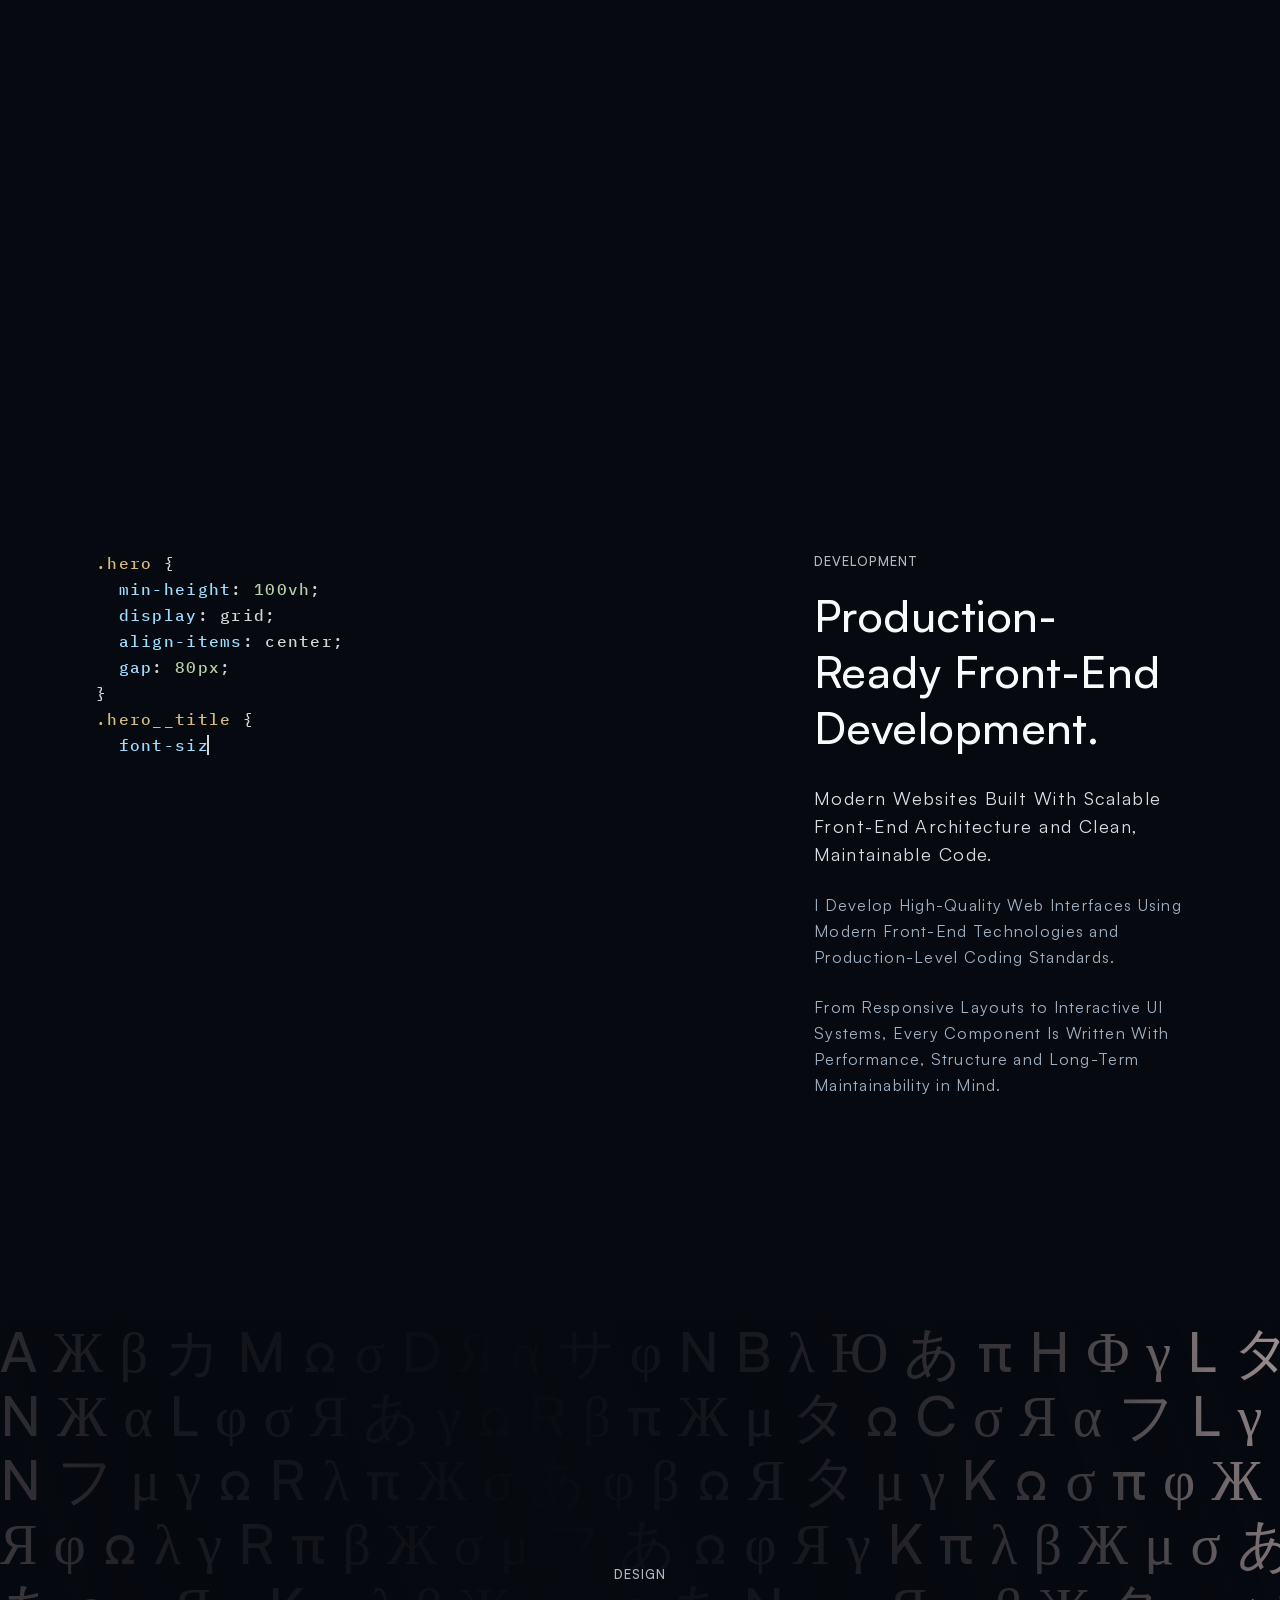
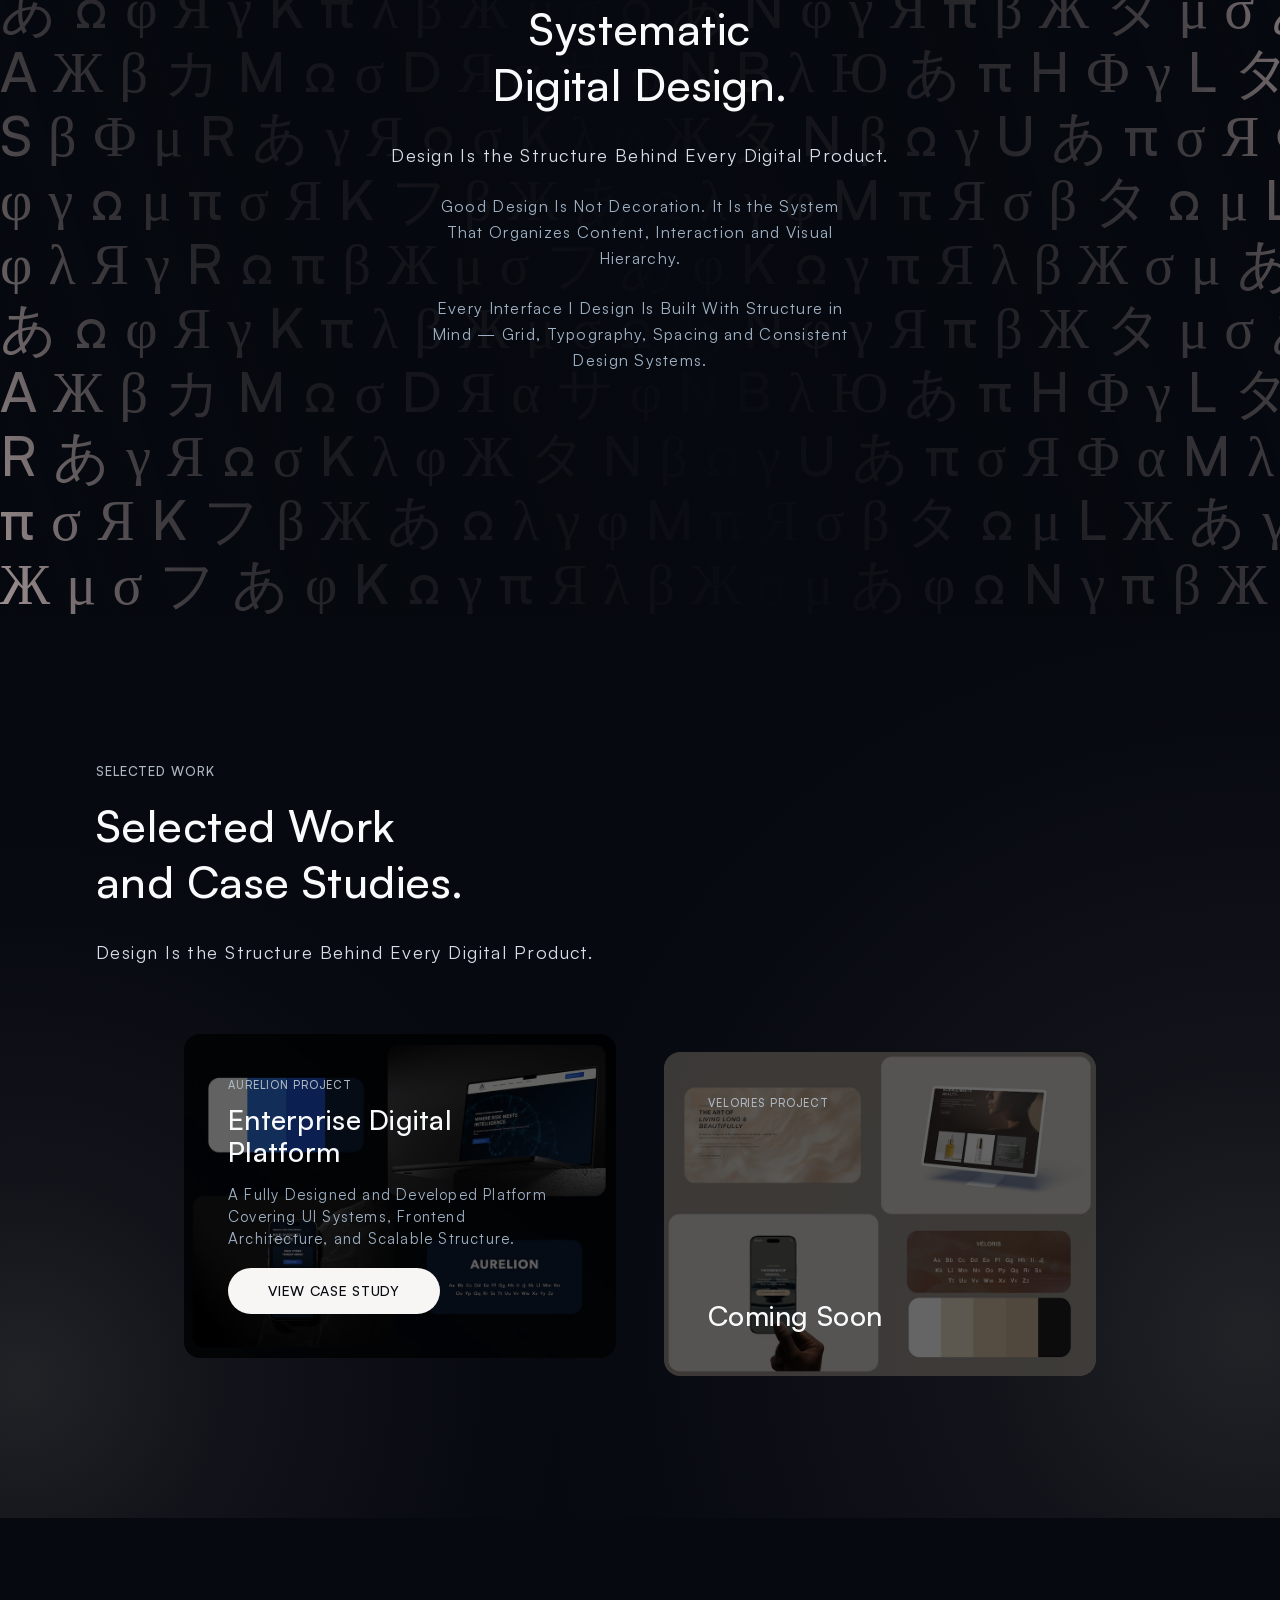
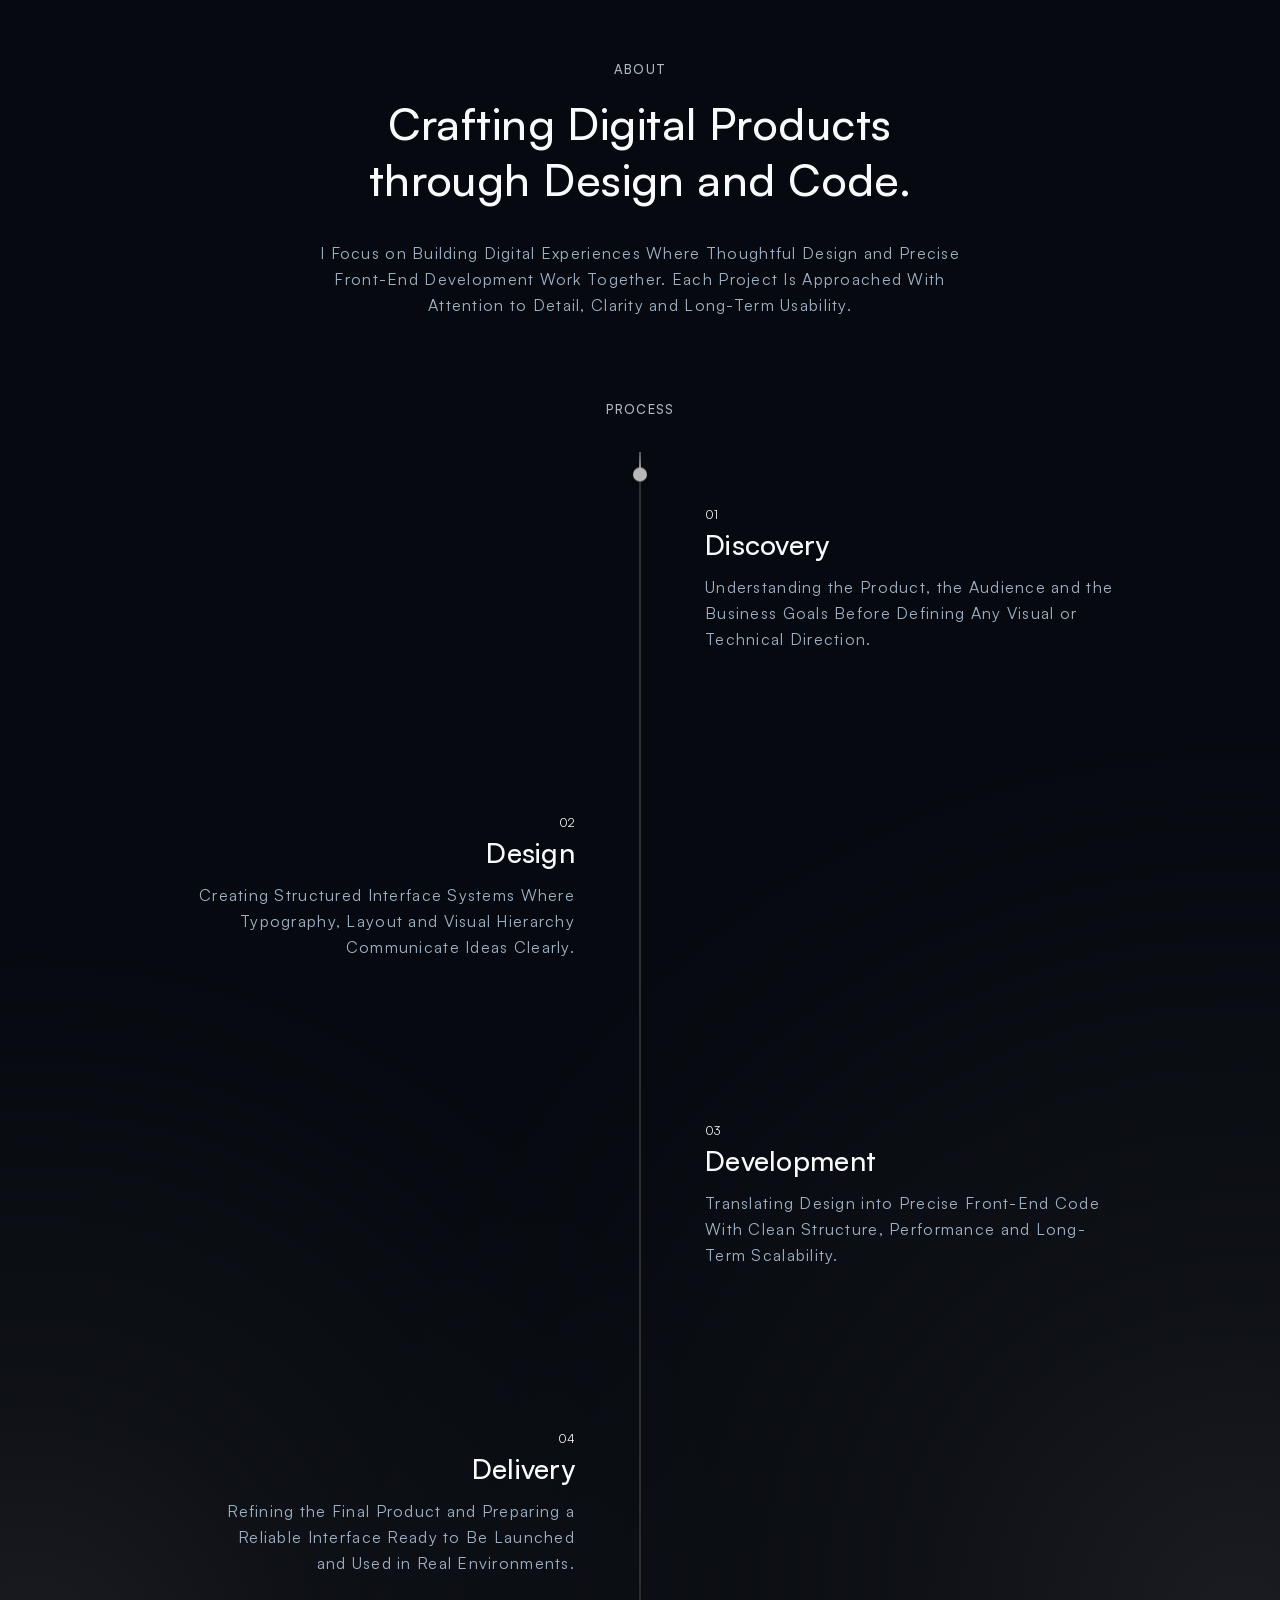
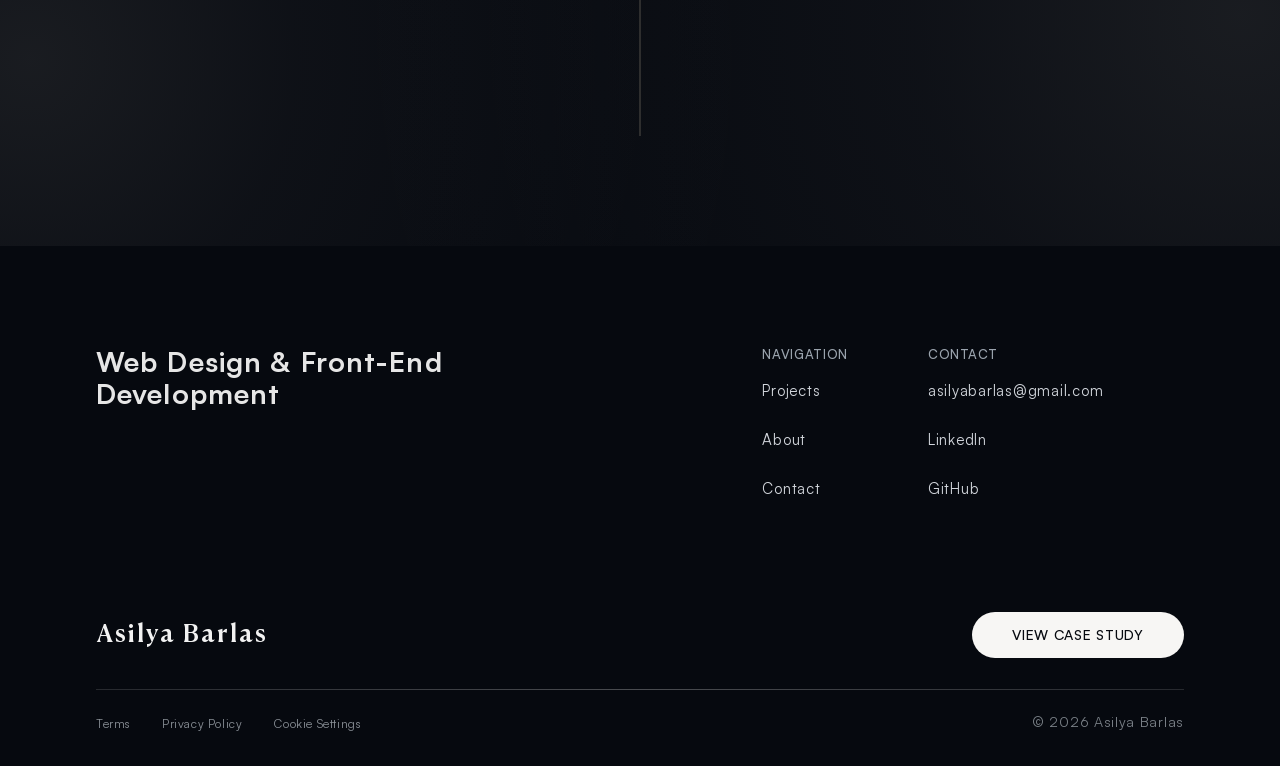
==== commit 1267d8a5: "Update remaining site files" ====
--- a/index.html
+++ b/index.html
@@ -298,7 +298,7 @@
 
     <div class="site-footer__brand-row">
       <a href="#hero" class="site-footer__logo">Asilya Barlas</a>
-      <a href="#selected-work" class="cta cta--primary site-footer__cta"><span>View Selected Work</span></a>
+      <a href="case-study.html" class="cta cta--primary site-footer__cta"><span>View Case Study</span></a>
     </div>
 
     <div class="site-footer__divider" aria-hidden="true"></div>
--- a/styles/components.css
+++ b/styles/components.css
@@ -224,7 +224,7 @@
   }
 }
 
-/* Navbar — fixed; hide/show via transform only outside home hero top band (see navigation.js) */
+/* Navbar — fixed; hide/show via transform (see navigation.js) */
 .site-header {
   position: fixed;
   top: 0;
@@ -233,13 +233,9 @@
   z-index: var(--z-header);
   width: 100%;
   height: var(--site-header-height);
-  background: rgba(255, 255, 255, 0.015);
+  background-color: var(--background-primary);
   transform: translateY(0);
-  transition:
-    transform 320ms var(--easing-premium),
-    background-color 320ms var(--easing-premium),
-    box-shadow 320ms var(--easing-premium),
-    backdrop-filter 320ms var(--easing-premium);
+  transition: transform 320ms var(--easing-premium);
 }
 
 .site-header.site-header--hidden {
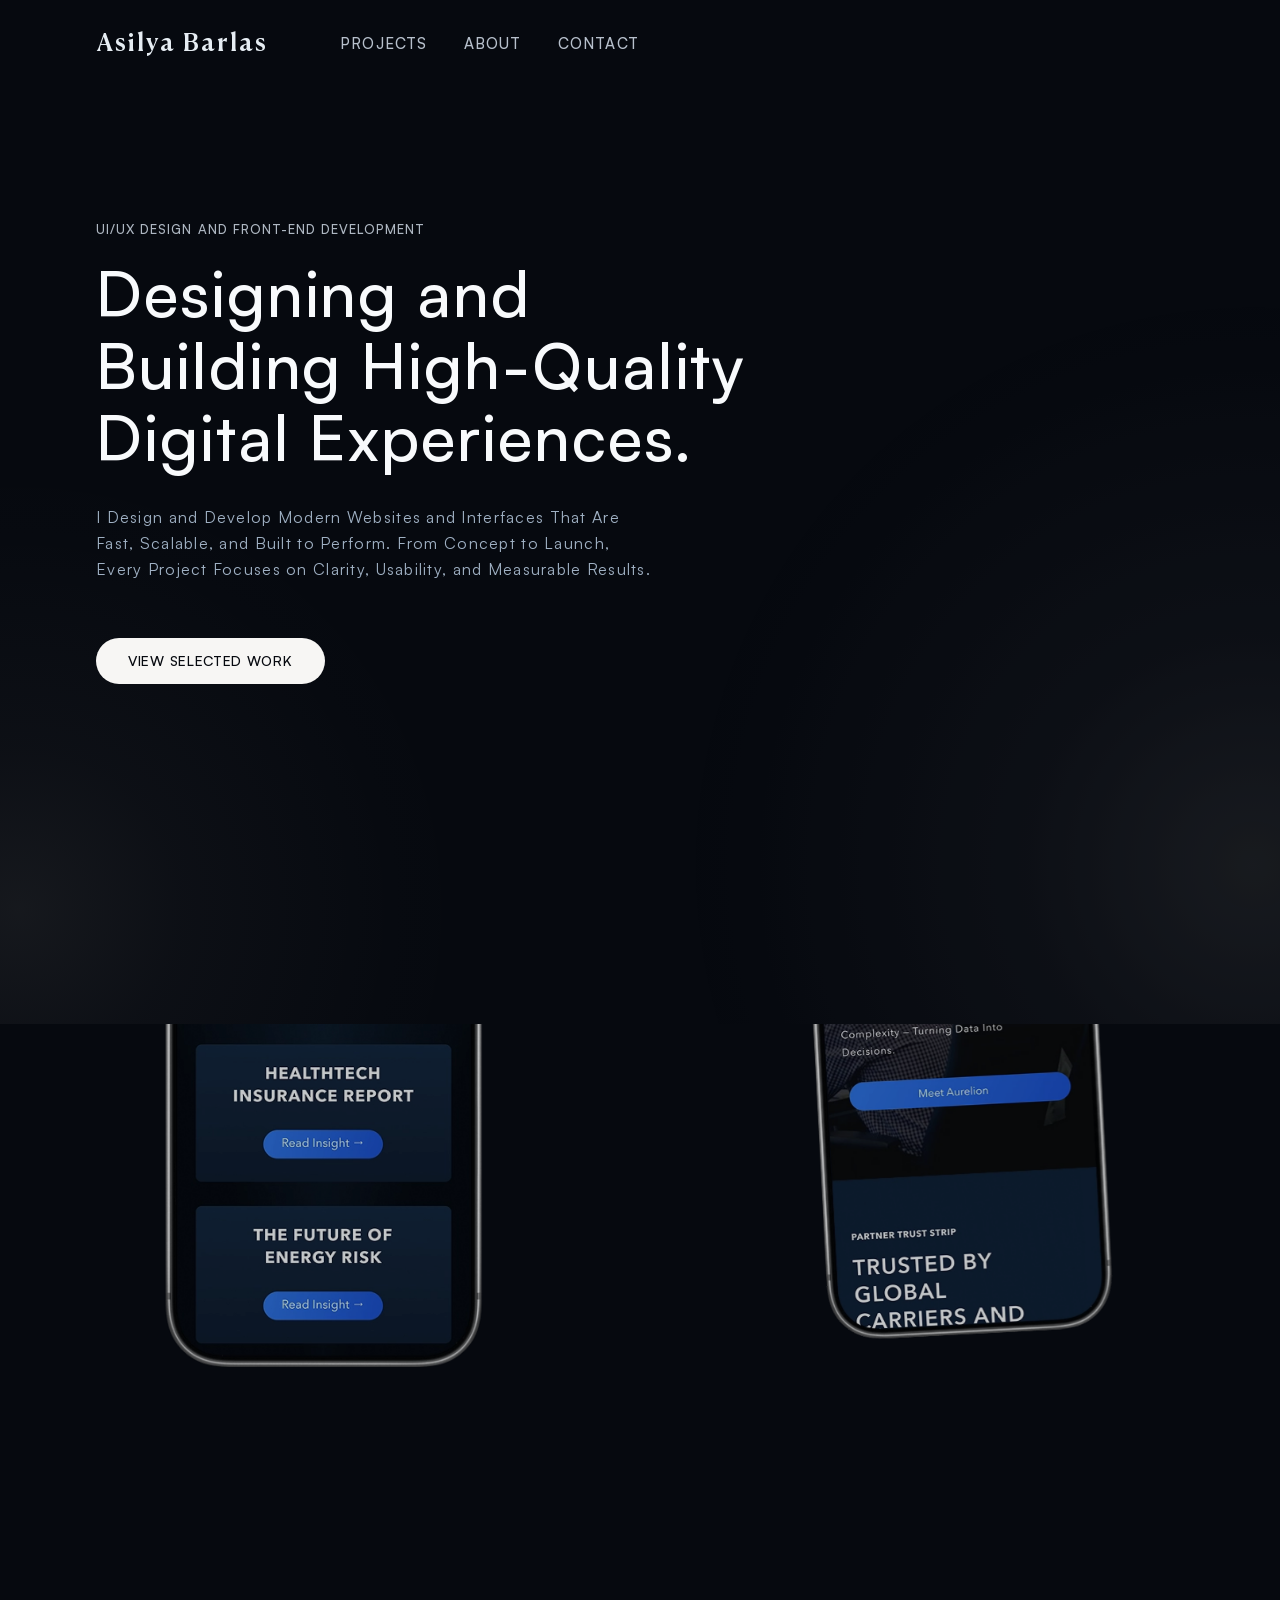
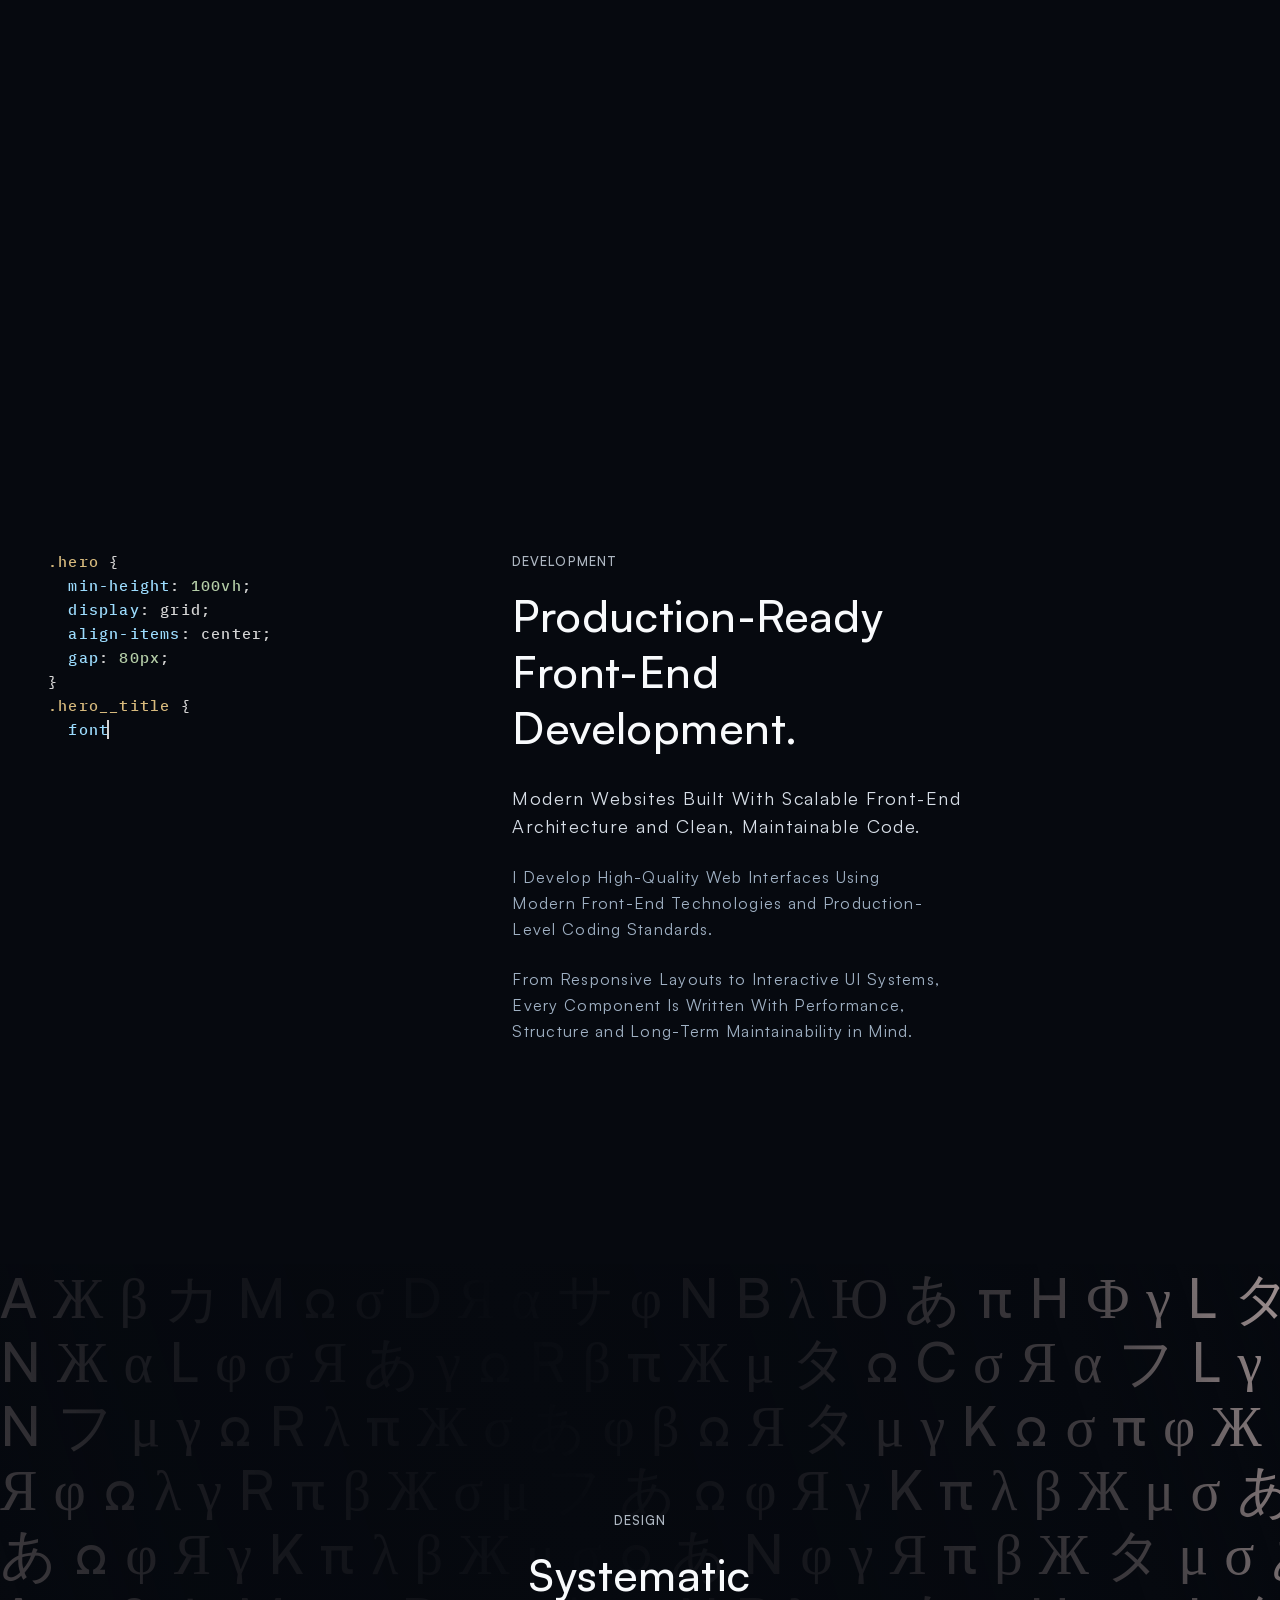
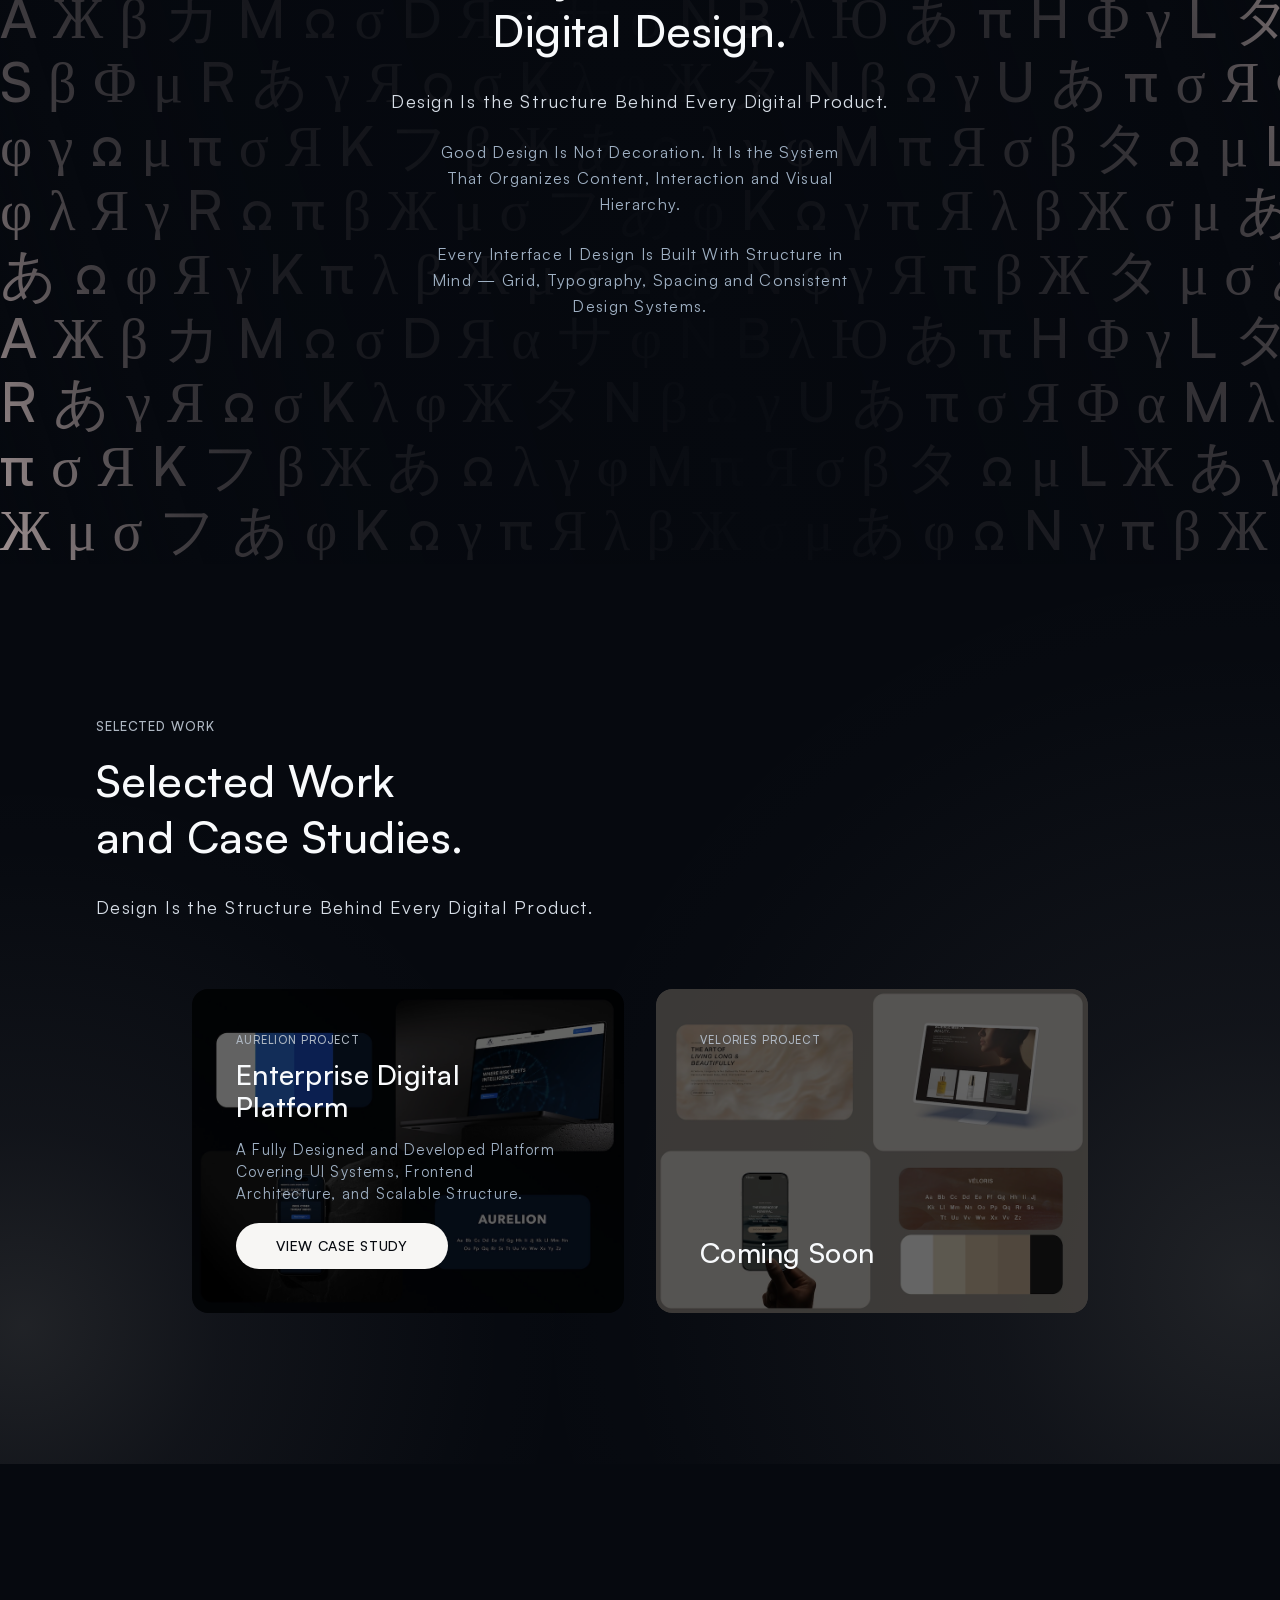
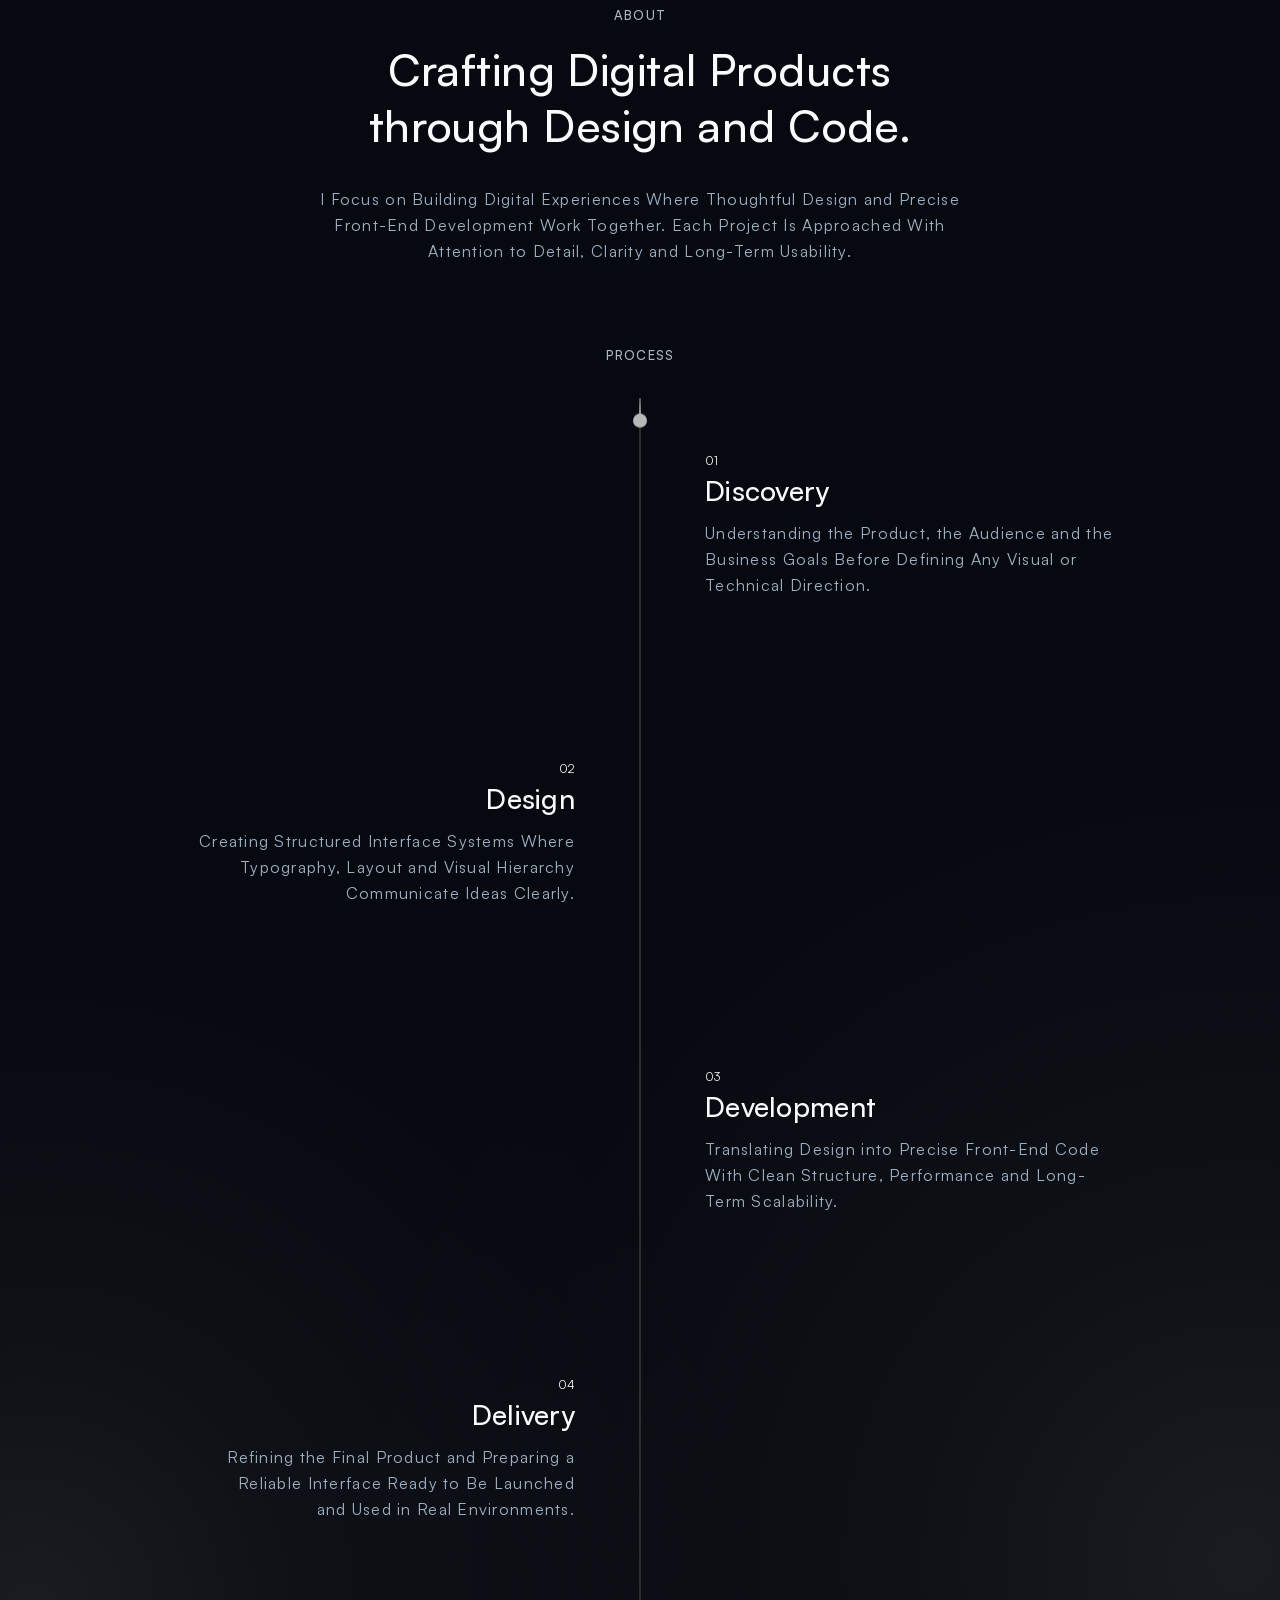
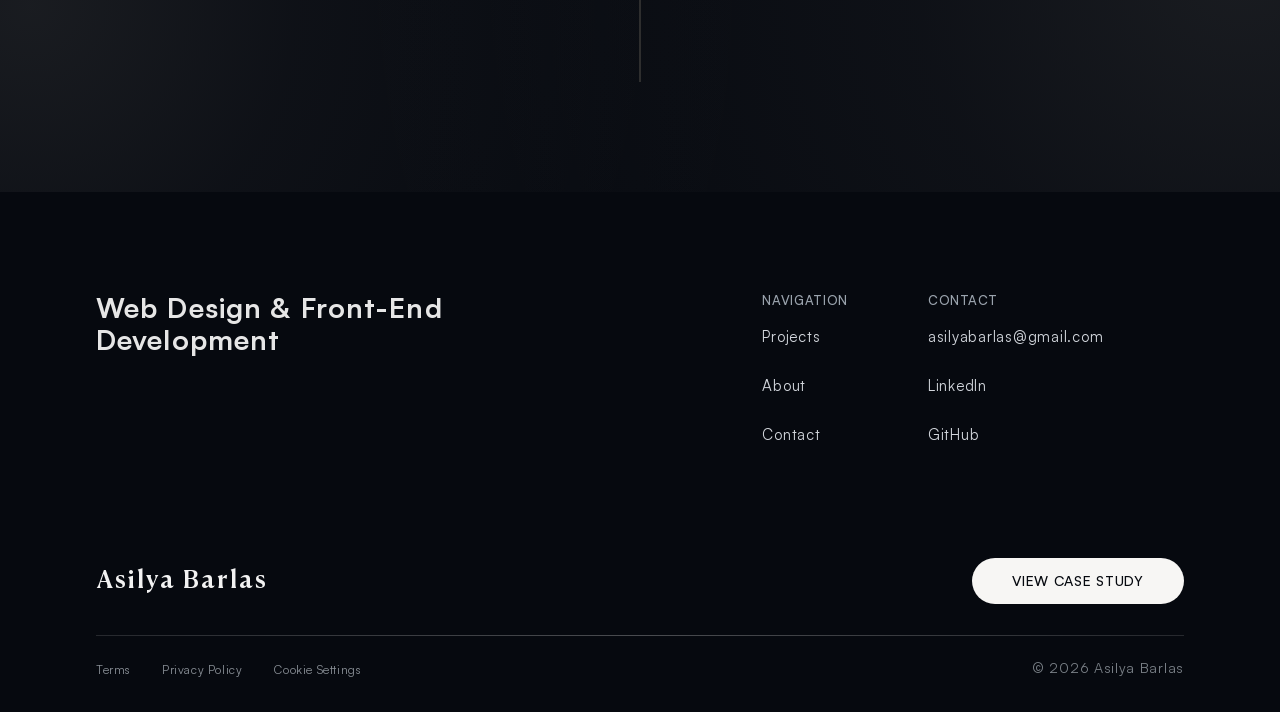
==== commit 38531eb8: "Update remaining site files" ====
--- a/index.html
+++ b/index.html
@@ -3,6 +3,10 @@
   <head>
     <meta charset="UTF-8" />
     <meta name="viewport" content="width=device-width, initial-scale=1.0" />
+    <meta
+      name="description"
+      content="Asilya Barlas — UI/UX design and front-end development for fast, scalable digital experiences."
+    />
     <title>Asilya Barlas</title>
     <link
       rel="preload"
@@ -79,12 +83,19 @@
         class="mockup-showcase__image mockup-showcase__image--primary"
         src="assets/images/home-mockup-primary.webp"
         alt=""
+        width="365"
+        height="750"
+        decoding="async"
+        fetchpriority="high"
         data-animate="mockup-left"
       />
       <img
         class="mockup-showcase__image mockup-showcase__image--secondary"
-        src="assets/images/home-mockup-secondary.webp"
+        data-src="assets/images/home-mockup-secondary.webp"
         alt=""
+        width="365"
+        height="750"
+        decoding="async"
         aria-hidden="true"
         data-animate="mockup-right"
       />
@@ -166,6 +177,10 @@
                 class="selected-work__image"
                 src="assets/images/project-aurelion-cover.webp"
                 alt=""
+                width="994"
+                height="750"
+                loading="lazy"
+                decoding="async"
               />
             </div>
             <div class="selected-work__card-dim" aria-hidden="true"></div>
@@ -187,6 +202,10 @@
                 class="selected-work__image"
                 src="assets/images/project-velories-cover.webp"
                 alt=""
+                width="1000"
+                height="750"
+                loading="lazy"
+                decoding="async"
               />
             </div>
             <div class="selected-work__card-dim" aria-hidden="true"></div>
@@ -289,8 +308,8 @@
           <span class="site-footer__column-title">Contact</span>
           <ul class="site-footer__list">
             <li><a class="site-footer__link" href="mailto:asilyabarlas@gmail.com">asilyabarlas@gmail.com</a></li>
-            <li><a class="site-footer__link" href="#">LinkedIn</a></li>
-            <li><a class="site-footer__link" href="#">GitHub</a></li>
+            <li><a class="site-footer__link" href="https://www.linkedin.com/in/asilya-barlas-ab554b25a/" target="_blank" rel="noopener noreferrer">LinkedIn</a></li>
+            <li><a class="site-footer__link" href="https://github.com/asilyax" target="_blank" rel="noopener noreferrer">GitHub</a></li>
           </ul>
         </nav>
       </div>
@@ -313,9 +332,9 @@
     </div>
   </div>
 </footer>
-  <script src="scripts/intro.js"></script>
-  <script src="scripts/navigation.js"></script>
-  <script src="scripts/mockup-scroll.js"></script>
+  <script src="scripts/intro.js" defer></script>
+  <script src="scripts/navigation.js" defer></script>
+  <script src="scripts/mockup-scroll.js" defer></script>
   <script src="scripts/development-code.js" defer></script>
   <script src="scripts/design-pattern.js" defer></script>
   <script src="scripts/process-reveal.js" defer></script>
--- a/styles/components.css
+++ b/styles/components.css
@@ -338,8 +338,8 @@
 }
 
 .site-header__mobile-cta {
-  width: 342px;
-  max-width: calc(100vw - 48px);
+  width: 100%;
+  max-width: 342px;
   margin-top: auto;
   align-self: center;
 }
@@ -871,8 +871,8 @@
   .not-found__cta,
   .selected-work__card-cta,
   .live-experience-section__cta {
-    width: calc(100vw - 48px);
-    max-width: none;
+    width: 100%;
+    max-width: 100%;
     min-width: 0;
     margin-inline: auto;
     padding-inline: var(--space-24);
--- a/styles/home.css
+++ b/styles/home.css
@@ -7,7 +7,7 @@
   width: 100%;
   min-height: 936px;
   padding: 130px 96px 130px;
-  overflow: visible;
+  overflow-x: clip;
   background-color: var(--background-primary);
 }
 
@@ -29,7 +29,7 @@
 .home-hero::before {
   left: 0;
   --hero-glow-r: calc(min(calc(48vmin + 130px), 770px) * 0.85);
-  width: max(min(98vw, 1480px), calc(2 * var(--hero-glow-r)));
+  width: min(100%, max(min(98vw, 1480px), calc(2 * var(--hero-glow-r))));
   height: max(min(92vh, 980px), calc(2 * var(--hero-glow-r)));
   opacity: 0.51;
   background-image: radial-gradient(
@@ -47,7 +47,7 @@
 .home-hero::after {
   right: 0;
   --hero-glow-r: min(calc(48vmin + 230px), 870px);
-  width: max(min(98vw, 1480px), calc(2 * var(--hero-glow-r)));
+  width: min(100%, max(min(98vw, 1480px), calc(2 * var(--hero-glow-r))));
   height: max(min(92vh, 980px), calc(2 * var(--hero-glow-r)));
   opacity: 0;
   background-image: radial-gradient(
@@ -119,12 +119,12 @@
   }
 
   .home-hero::before {
-    width: max(min(100vw, 1120px), calc(2 * var(--hero-glow-r)));
+    width: min(100%, max(min(100vw, 1120px), calc(2 * var(--hero-glow-r))));
     height: max(min(88vh, 860px), calc(2 * var(--hero-glow-r)));
   }
 
   .home-hero::after {
-    width: max(min(100vw, 1120px), calc(2 * var(--hero-glow-r)));
+    width: min(100%, max(min(100vw, 1120px), calc(2 * var(--hero-glow-r))));
     height: max(min(88vh, 860px), calc(2 * var(--hero-glow-r)));
   }
 
@@ -160,12 +160,12 @@
   }
 
   .home-hero::before {
-    width: max(min(100vw, 620px), calc(2 * var(--hero-glow-r)));
+    width: min(100%, max(min(100vw, 620px), calc(2 * var(--hero-glow-r))));
     height: max(min(85vh, 600px), calc(2 * var(--hero-glow-r)));
   }
 
   .home-hero::after {
-    width: max(min(100vw, 620px), calc(2 * var(--hero-glow-r)));
+    width: min(100%, max(min(100vw, 620px), calc(2 * var(--hero-glow-r))));
     height: max(min(85vh, 600px), calc(2 * var(--hero-glow-r)));
   }
 
@@ -213,7 +213,8 @@
   z-index: var(--z-base);
   box-sizing: border-box;
   width: 100%;
-  overflow-x: visible;
+  overflow-x: clip;
+  overflow-y: hidden;
   background-color: var(--background-primary);
 }
 
@@ -241,7 +242,7 @@
 .mockup-showcase::before {
   left: 0;
   --mockup-glow-r: calc(min(calc(46vmin + 90px), 680px) * 1.23 * 1.1);
-  width: max(min(98vw, 1480px), calc(2 * var(--mockup-glow-r)));
+  width: min(100%, max(min(98vw, 1480px), calc(2 * var(--mockup-glow-r))));
   height: max(min(88vh, 960px), calc(2 * var(--mockup-glow-r)));
   background-image: radial-gradient(
     circle var(--mockup-glow-r) at 2% 88%,
@@ -258,7 +259,7 @@
 .mockup-showcase::after {
   right: 0;
   --mockup-glow-r: calc(min(calc(46vmin + 170px), 780px) * 1.23 * 1.1);
-  width: max(min(98vw, 1480px), calc(2 * var(--mockup-glow-r)));
+  width: min(100%, max(min(98vw, 1480px), calc(2 * var(--mockup-glow-r))));
   height: max(min(88vh, 960px), calc(2 * var(--mockup-glow-r)));
   background-image: radial-gradient(
     circle var(--mockup-glow-r) at 98% 88%,
@@ -361,7 +362,7 @@
 @media (max-width: 1024px) {
   .mockup-showcase::before,
   .mockup-showcase::after {
-    width: max(min(100vw, 1120px), calc(2 * var(--mockup-glow-r)));
+    width: min(100%, max(min(100vw, 1120px), calc(2 * var(--mockup-glow-r))));
     height: max(min(88vh, 860px), calc(2 * var(--mockup-glow-r)));
   }
 
@@ -402,7 +403,7 @@
 @media (max-width: 640px) {
   .mockup-showcase::before,
   .mockup-showcase::after {
-    width: max(min(100vw, 620px), calc(2 * var(--mockup-glow-r)));
+    width: min(100%, max(min(100vw, 620px), calc(2 * var(--mockup-glow-r))));
     height: max(min(85vh, 600px), calc(2 * var(--mockup-glow-r)));
   }
 
@@ -444,6 +445,8 @@
 
 .development__inner {
   box-sizing: border-box;
+  container-type: inline-size;
+  container-name: development;
   display: flex;
   flex-direction: row;
   align-items: flex-start;
@@ -456,7 +459,6 @@
   box-sizing: border-box;
   flex: 0 0 auto;
   width: max-content;
-  max-width: none;
   margin: 0;
   font-family: var(--font-family-mono);
   font-size: 16px;
@@ -465,7 +467,7 @@
   letter-spacing: 0.08em;
   text-align: left;
   color: #d4d4d4;
-  overflow-x: visible;
+  overflow-x: auto;
 }
 
 .development__code {
@@ -480,8 +482,7 @@
 
 .development__content {
   box-sizing: border-box;
-  flex: 1;
-  min-width: 0;
+  flex: 0 0 auto;
   margin-left: 80px;
   display: flex;
   flex-direction: column;
@@ -514,7 +515,7 @@
   margin-top: var(--space-24);
 }
 
-@media (min-width: 1025px) {
+@media (min-width: 1281px) {
   .development__content {
     margin-left: 240px;
   }
@@ -585,37 +586,84 @@
   }
 }
 
+/* Tablet appearance — desktop/tablet transition through 1280px */
+@media (max-width: 1280px) {
+  .development__inner {
+    padding-inline: var(--space-48);
+    gap: var(--space-48);
+  }
+
+  .development__content {
+    flex-shrink: 0;
+    margin-left: 100px;
+  }
+
+  .development__code-block {
+    flex-shrink: 0;
+    max-width: 422px;
+    font-size: 15px;
+    line-height: 24px;
+  }
+
+  .development .development__title {
+    max-width: 386px;
+  }
+
+  .development .development__subtitle {
+    max-width: 460px;
+  }
+
+  .development .development__text,
+  .development .development__text p {
+    max-width: 432px;
+  }
+}
+
 @media (max-width: 1024px) {
   .development {
     padding-block: 200px;
   }
 
-  .development__inner {
-    padding-inline: var(--space-48);
-    gap: var(--space-48);
-  }
-
   .development__content {
     margin-left: 52px;
   }
+}
+
+/* Stack — layout only */
+@container development (max-width: 907px) {
+  .development__inner {
+    flex-direction: column;
+    align-items: stretch;
+  }
+
+  .development__content {
+    order: -1;
+    margin-left: 0;
+  }
 
   .development__code-block {
+    margin-top: 64px;
     max-width: 422px;
-    font-size: 15px;
-    line-height: 24px;
-  }
-
-  .development .development__title {
-    max-width: 386px;
-  }
-
-  .development .development__subtitle {
-    max-width: 460px;
-  }
-
-  .development .development__text,
-  .development .development__text p {
-    max-width: 432px;
+  }
+}
+
+/* Narrow desktop transition (margin 100px): 422 + 48 + 100 + 386 */
+@media (min-width: 1025px) {
+  @container development (max-width: 955px) {
+    .development__inner {
+      flex-direction: column;
+      align-items: stretch;
+    }
+
+    .development__content {
+      order: -1;
+      margin-left: 0;
+    }
+
+    .development__code-block {
+      margin-top: 64px;
+      max-width: 422px;
+    }
   }
 }
 
@@ -711,6 +759,7 @@
 .design__pattern-row {
   box-sizing: border-box;
   flex-shrink: 0;
+  min-width: 0;
   margin: 0;
   overflow: hidden;
   font-family: var(--font-family-primary);
@@ -897,7 +946,7 @@
   z-index: var(--z-base);
   box-sizing: border-box;
   width: 100%;
-  overflow: visible;
+  overflow-x: clip;
   background-color: var(--background-primary);
   padding-inline: var(--space-96);
   --sw-card-w: 432px;
@@ -944,7 +993,7 @@
 .selected-work::before {
   left: 0;
   --selected-work-glow-r: calc(min(calc(48vmin + 130px), 770px) * 0.85 + 100px);
-  width: max(min(98vw, 1480px), calc(2 * var(--selected-work-glow-r)));
+  width: min(100%, max(min(98vw, 1480px), calc(2 * var(--selected-work-glow-r))));
   height: max(min(92vh, 980px), calc(2 * var(--selected-work-glow-r)));
   opacity: 0.85;
   background-image: radial-gradient(
@@ -962,7 +1011,7 @@
 .selected-work::after {
   right: 0;
   --selected-work-glow-r: calc(min(calc(48vmin + 230px), 870px) + 100px);
-  width: max(min(98vw, 1480px), calc(2 * var(--selected-work-glow-r)));
+  width: min(100%, max(min(98vw, 1480px), calc(2 * var(--selected-work-glow-r))));
   height: max(min(92vh, 980px), calc(2 * var(--selected-work-glow-r)));
   opacity: 0.85;
   background-image: radial-gradient(
@@ -980,7 +1029,7 @@
 @media (max-width: 1024px) {
   .selected-work::before,
   .selected-work::after {
-    width: max(min(100vw, 1120px), calc(2 * var(--selected-work-glow-r)));
+    width: min(100%, max(min(100vw, 1120px), calc(2 * var(--selected-work-glow-r))));
     height: max(min(88vh, 860px), calc(2 * var(--selected-work-glow-r)));
   }
 }
@@ -988,7 +1037,7 @@
 @media (max-width: 640px) {
   .selected-work::before,
   .selected-work::after {
-    width: max(min(100vw, 620px), calc(2 * var(--selected-work-glow-r)));
+    width: min(100%, max(min(100vw, 620px), calc(2 * var(--selected-work-glow-r))));
     height: max(min(85vh, 600px), calc(2 * var(--selected-work-glow-r)));
   }
 }
@@ -1000,25 +1049,28 @@
 }
 
 .selected-work__inner {
+  container-type: inline-size;
+  container-name: selected-work;
   position: relative;
   z-index: 1;
   box-sizing: border-box;
   width: 100%;
+  min-width: 0;
+  max-width: 100%;
   flex-shrink: 0;
   display: flex;
   flex-direction: column;
-  align-items: flex-start;
+  align-items: stretch;
 }
 
 .selected-work__grid {
   box-sizing: border-box;
-  display: flex;
-  flex-direction: row;
-  flex-wrap: nowrap;
-  align-items: flex-start;
-  justify-content: center;
-  gap: 48px;
-  align-self: center;
+  display: grid;
+  grid-template-columns: repeat(2, var(--sw-card-w));
+  gap: 32px;
+  width: min(calc(2 * var(--sw-card-w) + 32px), 100%);
+  margin-inline: auto;
+  justify-items: center;
 }
 
 .selected-work__header + .selected-work__grid {
@@ -1041,13 +1093,13 @@
 }
 
 .selected-work__card--coming-soon {
-  margin-top: 18px;
+  margin-top: 0;
 }
 
 .selected-work__card-visual {
   position: relative;
   box-sizing: border-box;
-  width: var(--sw-card-w);
+  width: min(var(--sw-card-w), 100%);
   height: var(--sw-card-h);
   overflow: hidden;
   border-radius: 16px;
@@ -1187,16 +1239,8 @@
     max-width: 300px;
   }
 
-  .selected-work__grid {
-    gap: 32px;
-  }
-
   .selected-work__header + .selected-work__grid {
     margin-top: 56px;
-  }
-
-  .selected-work__card--coming-soon {
-    margin-top: 16px;
   }
 
   .selected-work__card-content {
@@ -1243,10 +1287,90 @@
   }
 }
 
+/* Stack when 2×432px cards + 32px gap no longer fit — layout only */
+@container selected-work (max-width: 895px) {
+  .selected-work__grid {
+    grid-template-columns: 1fr;
+    width: min(var(--sw-card-w), 100%);
+    gap: 28px;
+  }
+}
+
+/* Narrow desktop fallback when 2-col no longer fits (896 + 96×2 padding) */
+@media (max-width: 1087px) and (min-width: 1025px) {
+  .selected-work__grid {
+    grid-template-columns: 1fr;
+    width: min(var(--sw-card-w), 100%);
+    gap: 28px;
+  }
+}
+
+/* Stack + compact card interior when 2×392px cards no longer fit (tablet band) */
+@media (max-width: 1024px) and (min-width: 641px) {
+  @container selected-work (max-width: 815px) {
+    .selected-work__grid {
+      grid-template-columns: 1fr;
+      width: min(var(--sw-card-w), 100%);
+      gap: 28px;
+    }
+
+    .selected-work__card-visual {
+      width: min(342px, 100%);
+      height: 256px;
+    }
+
+    .selected-work__card--coming-soon {
+      margin-top: 0;
+    }
+
+    .selected-work__card-content {
+      padding: 26px;
+      align-items: stretch;
+    }
+
+    .selected-work__coming-soon {
+      padding: 26px;
+    }
+
+    .selected-work .selected-work__card-label + .selected-work__card-title {
+      margin-top: 8px;
+    }
+
+    .selected-work .selected-work__card-title + .selected-work__card-text {
+      margin-top: 6px;
+    }
+
+    .selected-work .selected-work__card-text + .selected-work__card-cta {
+      margin-top: 16px;
+    }
+
+    .selected-work .selected-work__card-title {
+      max-width: 100%;
+      font-size: 22px;
+      line-height: 28px;
+    }
+
+    .selected-work .selected-work__card-text {
+      max-width: 100%;
+      font-size: 14px;
+      line-height: 22px;
+    }
+
+    .selected-work .selected-work__card-cta {
+      align-self: stretch;
+      width: 100%;
+      min-width: 0;
+      max-width: 100%;
+      height: 40px;
+      min-height: 40px;
+    }
+  }
+}
+
 @media (max-width: 640px) {
   .selected-work__grid {
-    flex-direction: column;
-    align-items: center;
+    grid-template-columns: 1fr;
+    width: min(var(--sw-card-w), 100%);
     gap: 28px;
   }
 
@@ -1307,10 +1431,10 @@
   }
 
   .selected-work .selected-work__card-cta {
-    align-self: center;
-    width: 290px;
-    min-width: 290px;
-    max-width: 290px;
+    align-self: stretch;
+    width: 100%;
+    min-width: 0;
+    max-width: 100%;
     height: 40px;
     min-height: 40px;
   }
@@ -1325,7 +1449,7 @@
   z-index: var(--z-base);
   box-sizing: border-box;
   width: 100%;
-  overflow: visible;
+  overflow-x: clip;
   padding-inline: var(--space-96);
   background-color: var(--background-primary);
 }
@@ -1343,7 +1467,7 @@
 .about-process::before {
   left: 0;
   --ap-glow-r: calc(min(calc(48vmin + 130px), 770px) * 0.85 + 300px);
-  width: max(min(98vw, 1480px), calc(2 * var(--ap-glow-r)));
+  width: min(100%, max(min(98vw, 1480px), calc(2 * var(--ap-glow-r))));
   height: max(min(92vh, 980px), calc(2 * var(--ap-glow-r)));
   opacity: 0.63;
   background-image: radial-gradient(
@@ -1361,7 +1485,7 @@
 .about-process::after {
   right: 0;
   --ap-glow-r: calc(min(calc(48vmin + 230px), 870px) + 300px);
-  width: max(min(98vw, 1480px), calc(2 * var(--ap-glow-r)));
+  width: min(100%, max(min(98vw, 1480px), calc(2 * var(--ap-glow-r))));
   height: max(min(92vh, 980px), calc(2 * var(--ap-glow-r)));
   opacity: 0.63;
   background-image: radial-gradient(
